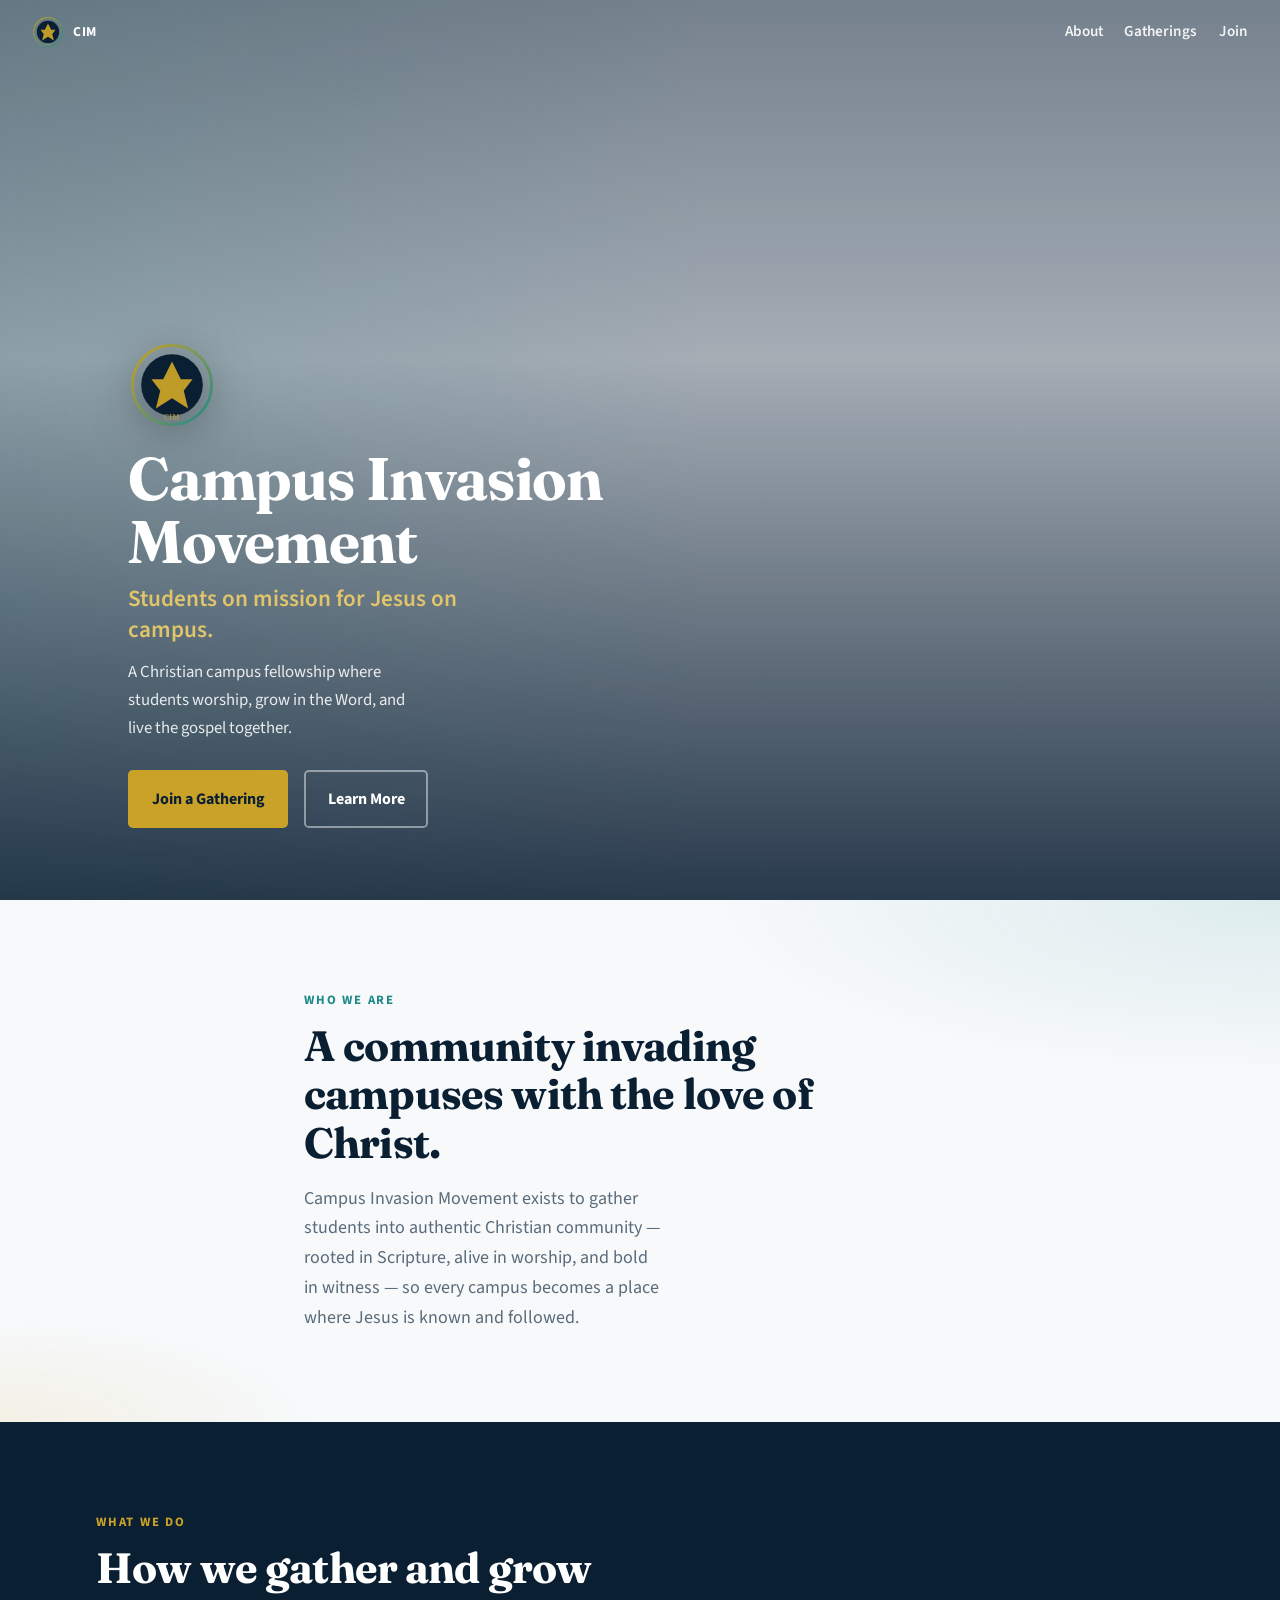
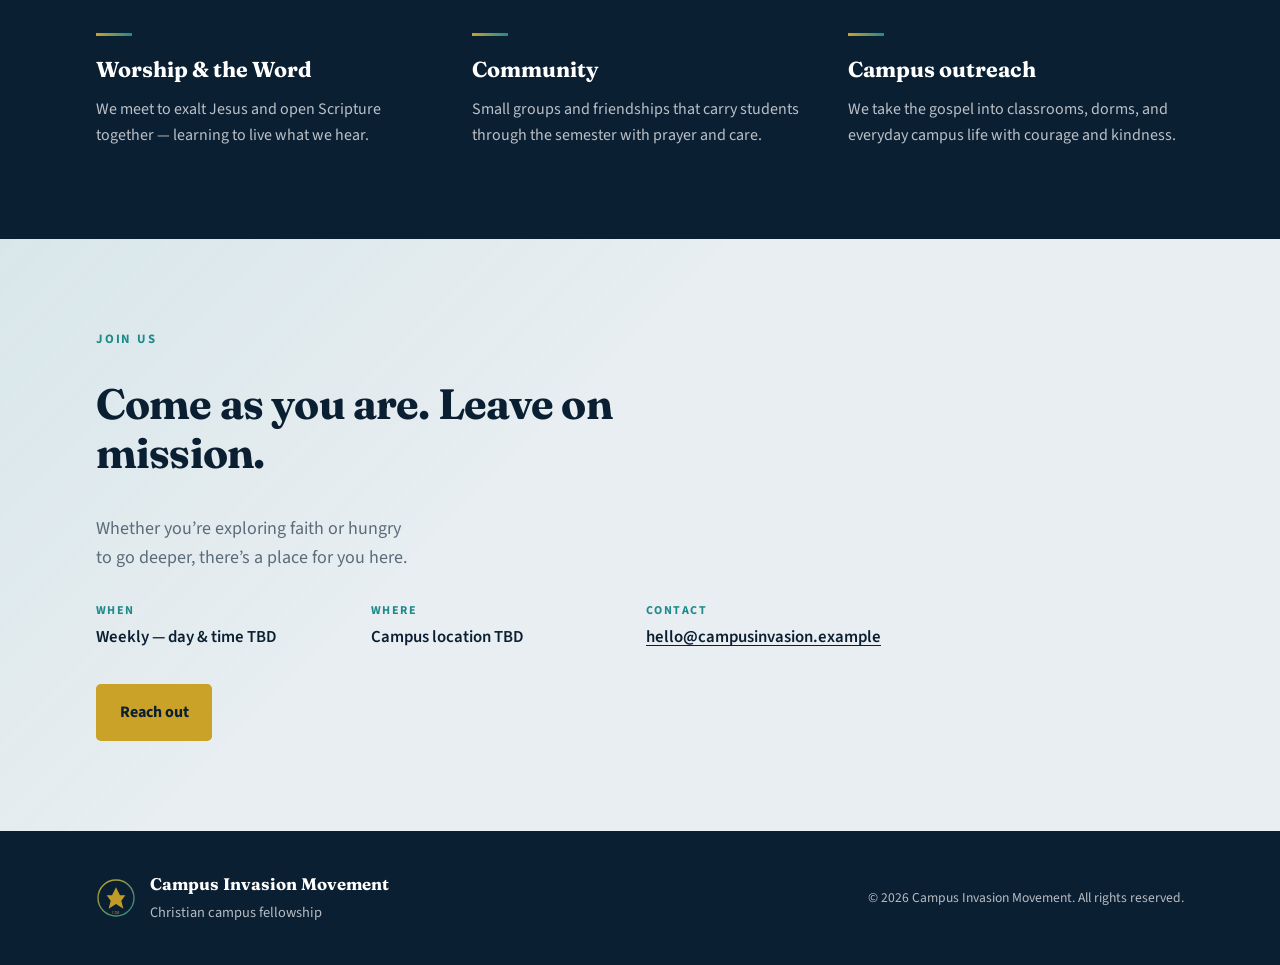
==== index.html @ 44dce05f "Add Campus Invasion Movement landing page. Public HTML/CSS site with navy-gold-teal design and place" ====
<!DOCTYPE html>
<html lang="en">
<head>
  <meta charset="UTF-8" />
  <meta name="viewport" content="width=device-width, initial-scale=1" />
  <meta name="description" content="Campus Invasion Movement — a Christian campus fellowship gathering students to know Jesus, grow in community, and carry the gospel onto campus." />
  <title>Campus Invasion Movement</title>
  <link rel="preconnect" href="https://fonts.googleapis.com" />
  <link rel="preconnect" href="https://fonts.gstatic.com" crossorigin />
  <link href="https://fonts.googleapis.com/css2?family=Fraunces:opsz,wght@9..144,500;9..144,700&family=Source+Sans+3:wght@400;600;700&display=swap" rel="stylesheet" />
  <link rel="stylesheet" href="styles.css" />
  <link rel="icon" href="assets/logo.svg" type="image/svg+xml" />
</head>
<body>
  <a class="skip-link" href="#main">Skip to content</a>

  <header class="site-header">
    <a class="header-brand" href="#top" aria-label="Campus Invasion Movement home">
      <img src="assets/logo.svg" alt="" width="36" height="36" />
      <span>CIM</span>
    </a>
    <nav class="header-nav" aria-label="Primary">
      <a href="#about">About</a>
      <a href="#gather">Gatherings</a>
      <a href="#join">Join</a>
    </nav>
  </header>

  <main id="main">
    <!-- HERO: brand + one headline + one line + CTAs + full-bleed image -->
    <section class="hero" id="top" aria-labelledby="hero-brand">
      <div class="hero-media" aria-hidden="true">
        <div class="hero-image"></div>
        <div class="hero-wash"></div>
      </div>
      <div class="hero-content">
        <img class="hero-logo" src="assets/logo.svg" alt="" width="88" height="88" />
        <p class="hero-brand" id="hero-brand">Campus Invasion Movement</p>
        <h1 class="hero-headline">Students on mission for Jesus on campus.</h1>
        <!-- PLACEHOLDER: replace with your ministry tagline -->
        <p class="hero-lede">
          A Christian campus fellowship where students worship, grow in the Word,
          and live the gospel together.
        </p>
        <div class="hero-actions">
          <a class="btn btn-primary" href="#join">Join a Gathering</a>
          <a class="btn btn-ghost" href="#about">Learn More</a>
        </div>
      </div>
    </section>

    <section class="section about" id="about" data-reveal>
      <div class="section-inner">
        <p class="eyebrow">Who we are</p>
        <h2>A community invading campuses with the love of Christ.</h2>
        <!-- PLACEHOLDER: replace with your official mission statement -->
        <p class="lead">
          Campus Invasion Movement exists to gather students into authentic Christian
          community — rooted in Scripture, alive in worship, and bold in witness —
          so every campus becomes a place where Jesus is known and followed.
        </p>
      </div>
    </section>

    <section class="section gather" id="gather" data-reveal>
      <div class="section-inner">
        <p class="eyebrow">What we do</p>
        <h2>How we gather and grow</h2>
        <div class="pillars">
          <!-- PLACEHOLDER: refine these three pillars with your real ministries -->
          <article class="pillar">
            <span class="pillar-mark" aria-hidden="true"></span>
            <h3>Worship &amp; the Word</h3>
            <p>We meet to exalt Jesus and open Scripture together — learning to live what we hear.</p>
          </article>
          <article class="pillar">
            <span class="pillar-mark" aria-hidden="true"></span>
            <h3>Community</h3>
            <p>Small groups and friendships that carry students through the semester with prayer and care.</p>
          </article>
          <article class="pillar">
            <span class="pillar-mark" aria-hidden="true"></span>
            <h3>Campus outreach</h3>
            <p>We take the gospel into classrooms, dorms, and everyday campus life with courage and kindness.</p>
          </article>
        </div>
      </div>
    </section>

    <section class="section invite" id="join" data-reveal>
      <div class="section-inner invite-inner">
        <p class="eyebrow">Join us</p>
        <h2>Come as you are. Leave on mission.</h2>
        <p class="lead">
          Whether you’re exploring faith or hungry to go deeper, there’s a place for you here.
        </p>
        <dl class="invite-details">
          <!-- PLACEHOLDER: meeting time / place / contact -->
          <div>
            <dt>When</dt>
            <dd>Weekly — day &amp; time TBD</dd>
          </div>
          <div>
            <dt>Where</dt>
            <dd>Campus location TBD</dd>
          </div>
          <div>
            <dt>Contact</dt>
            <dd><a href="mailto:hello@campusinvasion.example">hello@campusinvasion.example</a></dd>
          </div>
        </dl>
        <a class="btn btn-primary" href="mailto:hello@campusinvasion.example">Reach out</a>
      </div>
    </section>
  </main>

  <footer class="site-footer">
    <div class="footer-inner">
      <div class="footer-brand">
        <img src="assets/logo.svg" alt="" width="40" height="40" />
        <div>
          <strong>Campus Invasion Movement</strong>
          <p>Christian campus fellowship</p>
        </div>
      </div>
      <p class="footer-copy">&copy; <span id="year"></span> Campus Invasion Movement. All rights reserved.</p>
    </div>
  </footer>

  <script src="script.js"></script>
</body>
</html>
---- styles.css ----
:root {
  --ink: #0b1f33;
  --ink-soft: #16324d;
  --gold: #c9a227;
  --gold-soft: #e2c56a;
  --teal: #1f8a8a;
  --teal-deep: #166868;
  --coral: #e07a5f;
  --paper: #f7f9fb;
  --paper-muted: #e8eef2;
  --white: #ffffff;
  --text: #1a2a38;
  --muted: #5a6b7a;
  --font-display: "Fraunces", Georgia, serif;
  --font-body: "Source Sans 3", "Segoe UI", sans-serif;
  --space: clamp(1rem, 2.5vw, 2rem);
  --max: 68rem;
  --header-h: 4rem;
  --ease: cubic-bezier(0.22, 1, 0.36, 1);
}

*,
*::before,
*::after {
  box-sizing: border-box;
}

html {
  scroll-behavior: smooth;
}

body {
  margin: 0;
  font-family: var(--font-body);
  font-size: 1.0625rem;
  line-height: 1.65;
  color: var(--text);
  background: var(--paper);
  -webkit-font-smoothing: antialiased;
}

img {
  display: block;
  max-width: 100%;
}

a {
  color: var(--teal-deep);
  text-decoration-thickness: 1px;
  text-underline-offset: 0.18em;
}

a:hover {
  color: var(--coral);
}

.skip-link {
  position: absolute;
  left: 1rem;
  top: -3rem;
  z-index: 100;
  padding: 0.5rem 0.85rem;
  background: var(--gold);
  color: var(--ink);
  font-weight: 700;
  text-decoration: none;
  border-radius: 0.25rem;
}

.skip-link:focus {
  top: 1rem;
}

/* ——— Header ——— */
.site-header {
  position: fixed;
  inset: 0 0 auto;
  z-index: 40;
  display: flex;
  align-items: center;
  justify-content: space-between;
  height: var(--header-h);
  padding: 0 var(--space);
  background: transparent;
  color: var(--white);
  transition: background 0.35s var(--ease), color 0.35s var(--ease), box-shadow 0.35s var(--ease);
}

.site-header.is-scrolled {
  background: rgba(247, 249, 251, 0.92);
  color: var(--ink);
  box-shadow: 0 1px 0 rgba(11, 31, 51, 0.08);
  backdrop-filter: blur(10px);
}

.header-brand {
  display: inline-flex;
  align-items: center;
  gap: 0.55rem;
  color: inherit;
  text-decoration: none;
  font-weight: 700;
  letter-spacing: 0.06em;
  font-size: 0.85rem;
}

.header-brand img {
  width: 2rem;
  height: 2rem;
}

.header-nav {
  display: flex;
  gap: 1.35rem;
}

.header-nav a {
  color: inherit;
  text-decoration: none;
  font-size: 0.95rem;
  font-weight: 600;
  opacity: 0.9;
}

.header-nav a:hover {
  opacity: 1;
  color: var(--gold);
}

.site-header.is-scrolled .header-nav a:hover {
  color: var(--teal);
}

/* ——— Hero ——— */
.hero {
  position: relative;
  min-height: 100svh;
  display: grid;
  align-items: end;
  color: var(--white);
  overflow: hidden;
}

.hero-media {
  position: absolute;
  inset: 0;
  z-index: 0;
}

.hero-image {
  position: absolute;
  inset: -4%;
  background:
    url("https://images.unsplash.com/photo-1523240795612-9a054b0db644?auto=format&fit=crop&w=2000&q=80")
    center / cover no-repeat;
  transform: scale(1.06);
  animation: kenburns 22s var(--ease) infinite alternate;
  will-change: transform;
}

.hero-wash {
  position: absolute;
  inset: 0;
  background:
    linear-gradient(180deg, rgba(11, 31, 51, 0.55) 0%, rgba(11, 31, 51, 0.35) 40%, rgba(11, 31, 51, 0.88) 100%),
    linear-gradient(90deg, rgba(31, 138, 138, 0.18), transparent 55%);
}

.hero-content {
  position: relative;
  z-index: 1;
  width: min(100%, var(--max));
  margin: 0 auto;
  padding: calc(var(--header-h) + 3rem) var(--space) clamp(3.5rem, 8vh, 5.5rem);
}

.hero-logo {
  width: 5.5rem;
  height: 5.5rem;
  margin-bottom: 1.1rem;
  filter: drop-shadow(0 8px 24px rgba(0, 0, 0, 0.35));
  opacity: 0;
  transform: translateY(1.25rem);
  animation: rise-in 0.9s var(--ease) 0.1s forwards;
}

.hero-brand {
  margin: 0 0 0.65rem;
  font-family: var(--font-display);
  font-size: clamp(2.15rem, 5.8vw, 3.75rem);
  font-weight: 700;
  line-height: 1.05;
  letter-spacing: -0.02em;
  max-width: 14ch;
  opacity: 0;
  transform: translateY(1.25rem);
  animation: rise-in 0.9s var(--ease) 0.22s forwards;
}

.hero-headline {
  margin: 0 0 0.85rem;
  font-family: var(--font-body);
  font-size: clamp(1.15rem, 2.2vw, 1.45rem);
  font-weight: 600;
  line-height: 1.35;
  max-width: 28ch;
  color: var(--gold-soft);
  opacity: 0;
  transform: translateY(1.25rem);
  animation: rise-in 0.9s var(--ease) 0.34s forwards;
}

.hero-lede {
  margin: 0 0 1.75rem;
  max-width: 36ch;
  font-size: 1.05rem;
  color: rgba(255, 255, 255, 0.88);
  opacity: 0;
  transform: translateY(1.25rem);
  animation: rise-in 0.9s var(--ease) 0.46s forwards;
}

.hero-actions {
  display: flex;
  flex-wrap: wrap;
  gap: 0.75rem 1rem;
  opacity: 0;
  transform: translateY(1.25rem);
  animation: rise-in 0.9s var(--ease) 0.58s forwards;
}

/* ——— Buttons ——— */
.btn {
  display: inline-flex;
  align-items: center;
  justify-content: center;
  padding: 0.85rem 1.35rem;
  border-radius: 0.3rem;
  font-family: var(--font-body);
  font-size: 1rem;
  font-weight: 700;
  text-decoration: none;
  border: 2px solid transparent;
  transition: background 0.25s var(--ease), color 0.25s var(--ease), border-color 0.25s var(--ease), transform 0.25s var(--ease);
}

.btn:hover {
  transform: translateY(-1px);
}

.btn-primary {
  background: var(--gold);
  color: var(--ink);
}

.btn-primary:hover {
  background: var(--coral);
  color: var(--white);
}

.btn-ghost {
  background: transparent;
  color: var(--white);
  border-color: rgba(255, 255, 255, 0.45);
}

.btn-ghost:hover {
  border-color: var(--teal);
  color: var(--white);
  background: rgba(31, 138, 138, 0.25);
}

/* ——— Sections ——— */
.section {
  padding: clamp(3.5rem, 10vh, 6.5rem) var(--space);
}

.section-inner {
  width: min(100%, 42rem);
  margin: 0 auto;
}

.gather .section-inner,
.invite .section-inner {
  width: min(100%, var(--max));
}

.eyebrow {
  margin: 0 0 0.65rem;
  font-size: 0.8rem;
  font-weight: 700;
  letter-spacing: 0.14em;
  text-transform: uppercase;
  color: var(--teal);
}

.section h2 {
  margin: 0 0 1rem;
  font-family: var(--font-display);
  font-size: clamp(1.85rem, 4vw, 2.65rem);
  font-weight: 700;
  line-height: 1.15;
  letter-spacing: -0.02em;
  color: var(--ink);
  max-width: 18ch;
}

.lead {
  margin: 0;
  font-size: 1.125rem;
  color: var(--muted);
  max-width: 40ch;
}

.about {
  background:
    radial-gradient(ellipse 80% 60% at 100% 0%, rgba(31, 138, 138, 0.12), transparent 55%),
    radial-gradient(ellipse 50% 40% at 0% 100%, rgba(201, 162, 39, 0.1), transparent 50%),
    var(--paper);
}

.gather {
  background: var(--ink);
  color: rgba(255, 255, 255, 0.9);
}

.gather .eyebrow {
  color: var(--gold);
}

.gather h2 {
  color: var(--white);
}

.pillars {
  display: grid;
  gap: 2rem 2.5rem;
  margin-top: 2.5rem;
}

@media (min-width: 720px) {
  .pillars {
    grid-template-columns: repeat(3, 1fr);
  }
}

.pillar {
  padding: 0;
  border: 0;
  background: none;
  box-shadow: none;
}

.pillar-mark {
  display: block;
  width: 2.25rem;
  height: 3px;
  margin-bottom: 1rem;
  background: linear-gradient(90deg, var(--gold), var(--teal));
}

.pillar h3 {
  margin: 0 0 0.55rem;
  font-family: var(--font-display);
  font-size: 1.35rem;
  font-weight: 700;
  color: var(--white);
}

.pillar p {
  margin: 0;
  color: rgba(255, 255, 255, 0.72);
  font-size: 1rem;
}

.invite {
  background:
    linear-gradient(135deg, rgba(31, 138, 138, 0.08), transparent 40%),
    var(--paper-muted);
}

.invite-inner {
  display: grid;
  gap: 1.25rem;
  justify-items: start;
}

.invite .lead {
  max-width: 36ch;
}

.invite-details {
  display: grid;
  gap: 1rem 2.5rem;
  margin: 0.5rem 0 0.75rem;
  padding: 0;
}

@media (min-width: 640px) {
  .invite-details {
    grid-template-columns: repeat(3, minmax(0, 1fr));
  }
}

.invite-details div {
  margin: 0;
}

.invite-details dt {
  margin: 0 0 0.2rem;
  font-size: 0.75rem;
  font-weight: 700;
  letter-spacing: 0.12em;
  text-transform: uppercase;
  color: var(--teal);
}

.invite-details dd {
  margin: 0;
  font-size: 1.05rem;
  font-weight: 600;
  color: var(--ink);
}

.invite-details a {
  color: var(--ink);
  font-weight: 600;
}

.invite-details a:hover {
  color: var(--coral);
}

/* ——— Footer ——— */
.site-footer {
  background: var(--ink);
  color: rgba(255, 255, 255, 0.7);
  padding: 2.5rem var(--space);
}

.footer-inner {
  width: min(100%, var(--max));
  margin: 0 auto;
  display: flex;
  flex-wrap: wrap;
  align-items: center;
  justify-content: space-between;
  gap: 1.25rem;
}

.footer-brand {
  display: flex;
  align-items: center;
  gap: 0.85rem;
}

.footer-brand strong {
  display: block;
  color: var(--white);
  font-family: var(--font-display);
  font-size: 1.05rem;
}

.footer-brand p {
  margin: 0.15rem 0 0;
  font-size: 0.9rem;
}

.footer-copy {
  margin: 0;
  font-size: 0.85rem;
}

/* ——— Motion ——— */
@keyframes rise-in {
  to {
    opacity: 1;
    transform: translateY(0);
  }
}

@keyframes kenburns {
  from {
    transform: scale(1.06) translate(0, 0);
  }
  to {
    transform: scale(1.14) translate(-1.5%, -1%);
  }
}

[data-reveal] {
  opacity: 0;
  transform: translateY(1.75rem);
  transition: opacity 0.8s var(--ease), transform 0.8s var(--ease);
}

[data-reveal].is-visible {
  opacity: 1;
  transform: translateY(0);
}

@media (prefers-reduced-motion: reduce) {
  html {
    scroll-behavior: auto;
  }

  .hero-image {
    animation: none;
    transform: none;
  }

  .hero-logo,
  .hero-brand,
  .hero-headline,
  .hero-lede,
  .hero-actions {
    animation: none;
    opacity: 1;
    transform: none;
  }

  [data-reveal] {
    opacity: 1;
    transform: none;
    transition: none;
  }
}

@media (max-width: 560px) {
  .header-nav {
    gap: 0.85rem;
  }

  .header-nav a {
    font-size: 0.88rem;
  }

  .hero-brand {
    max-width: 12ch;
  }
}
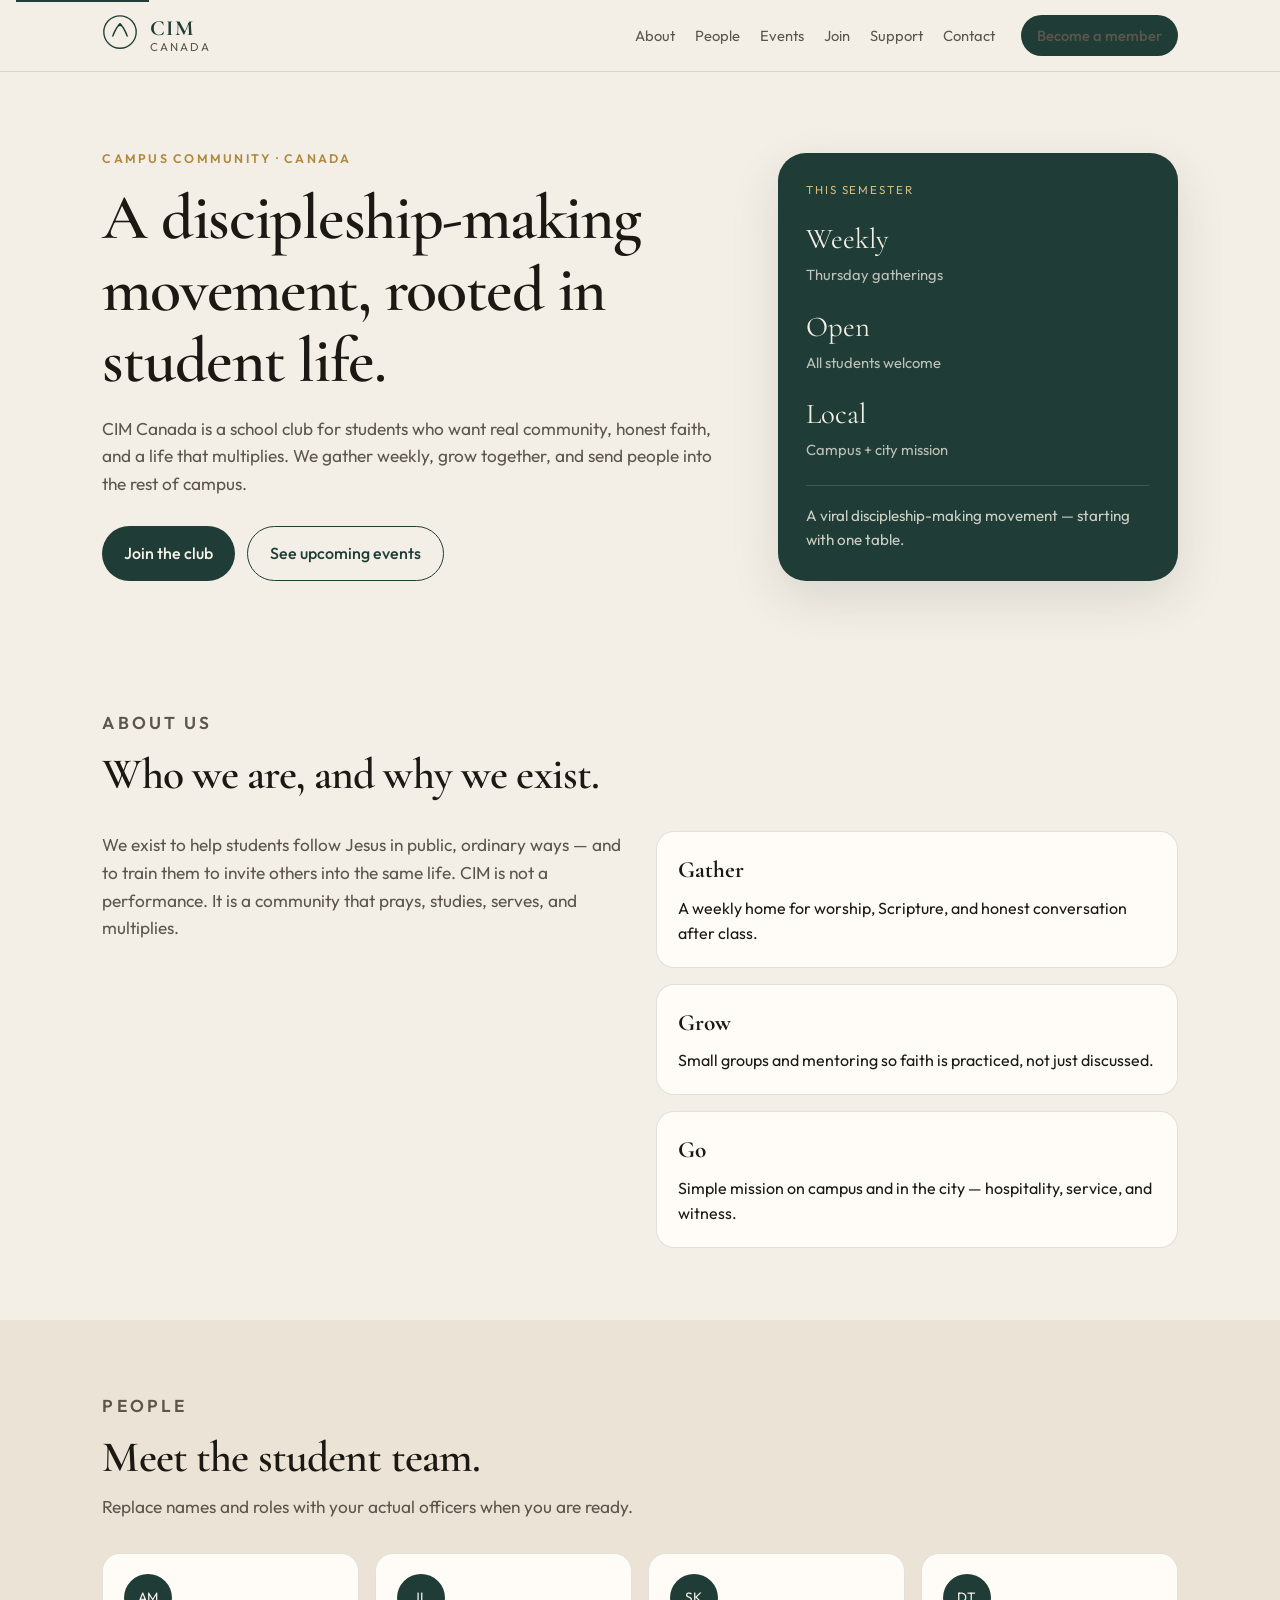
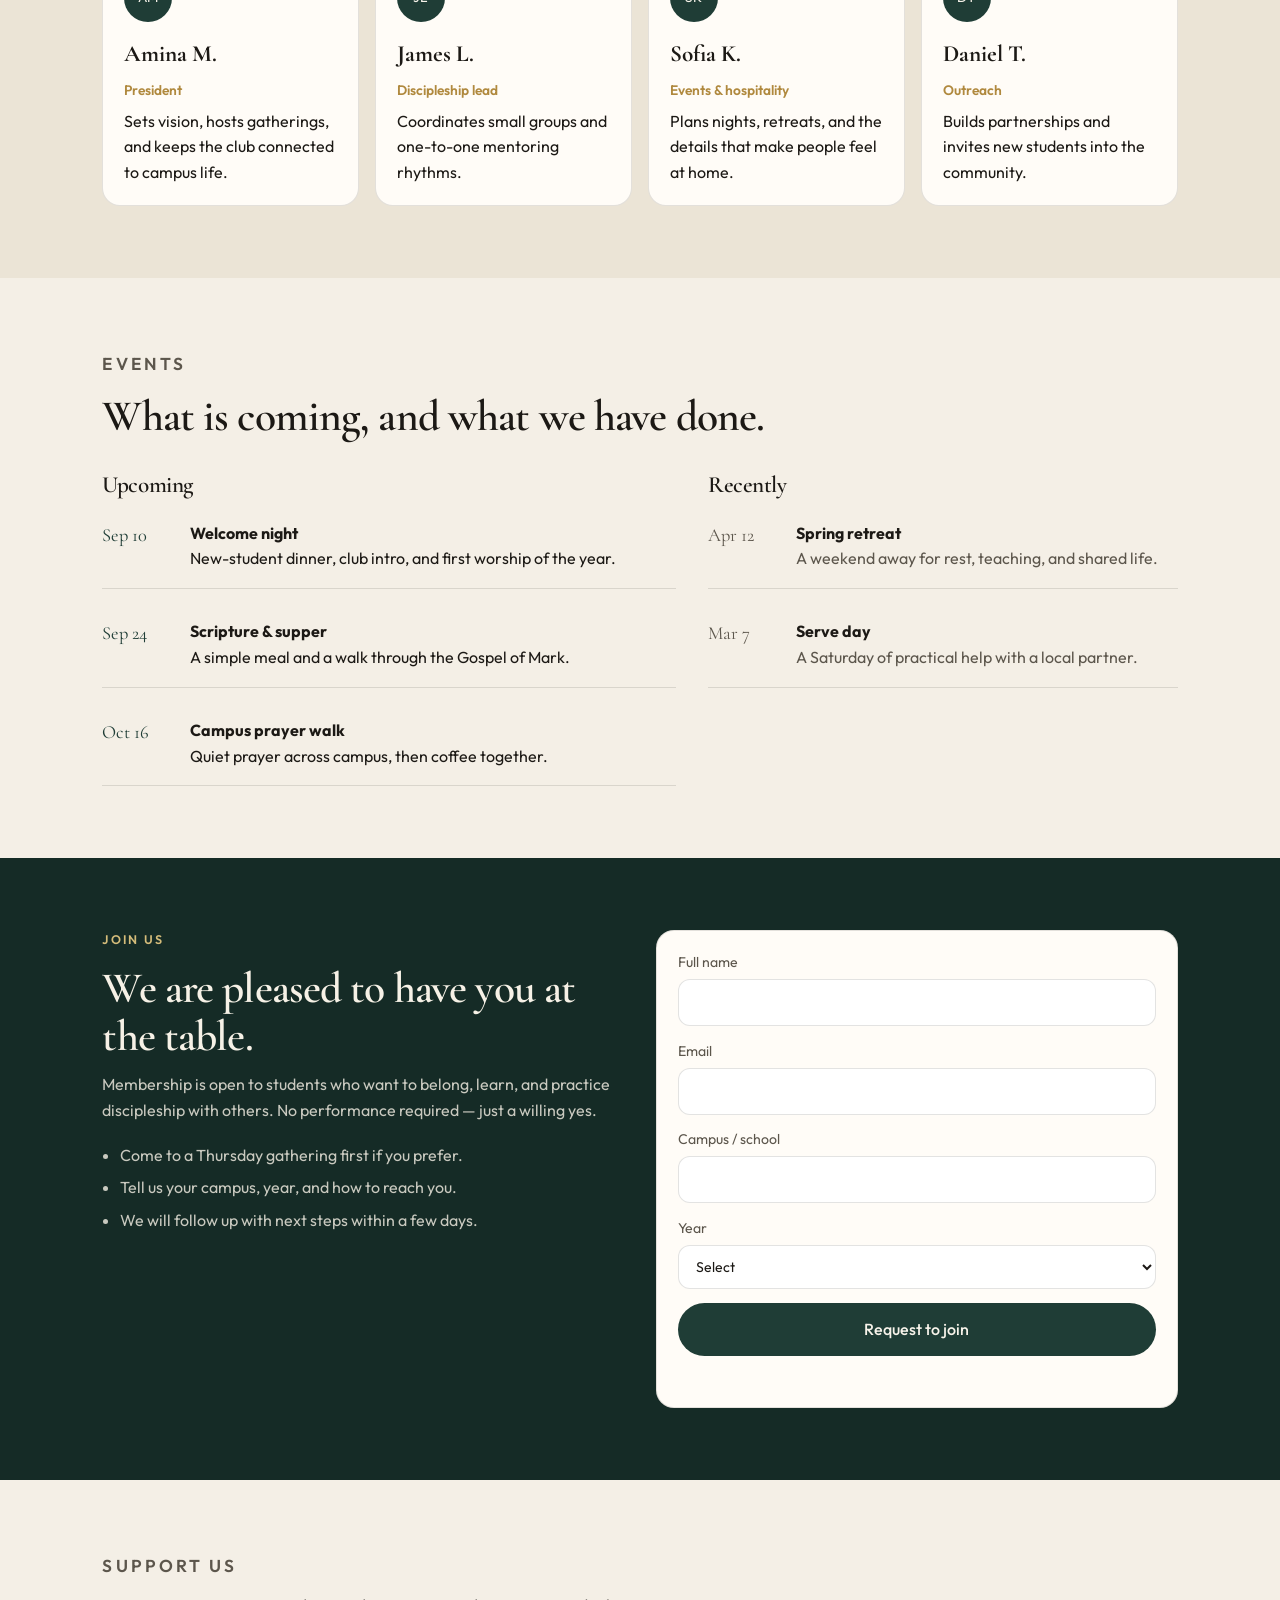
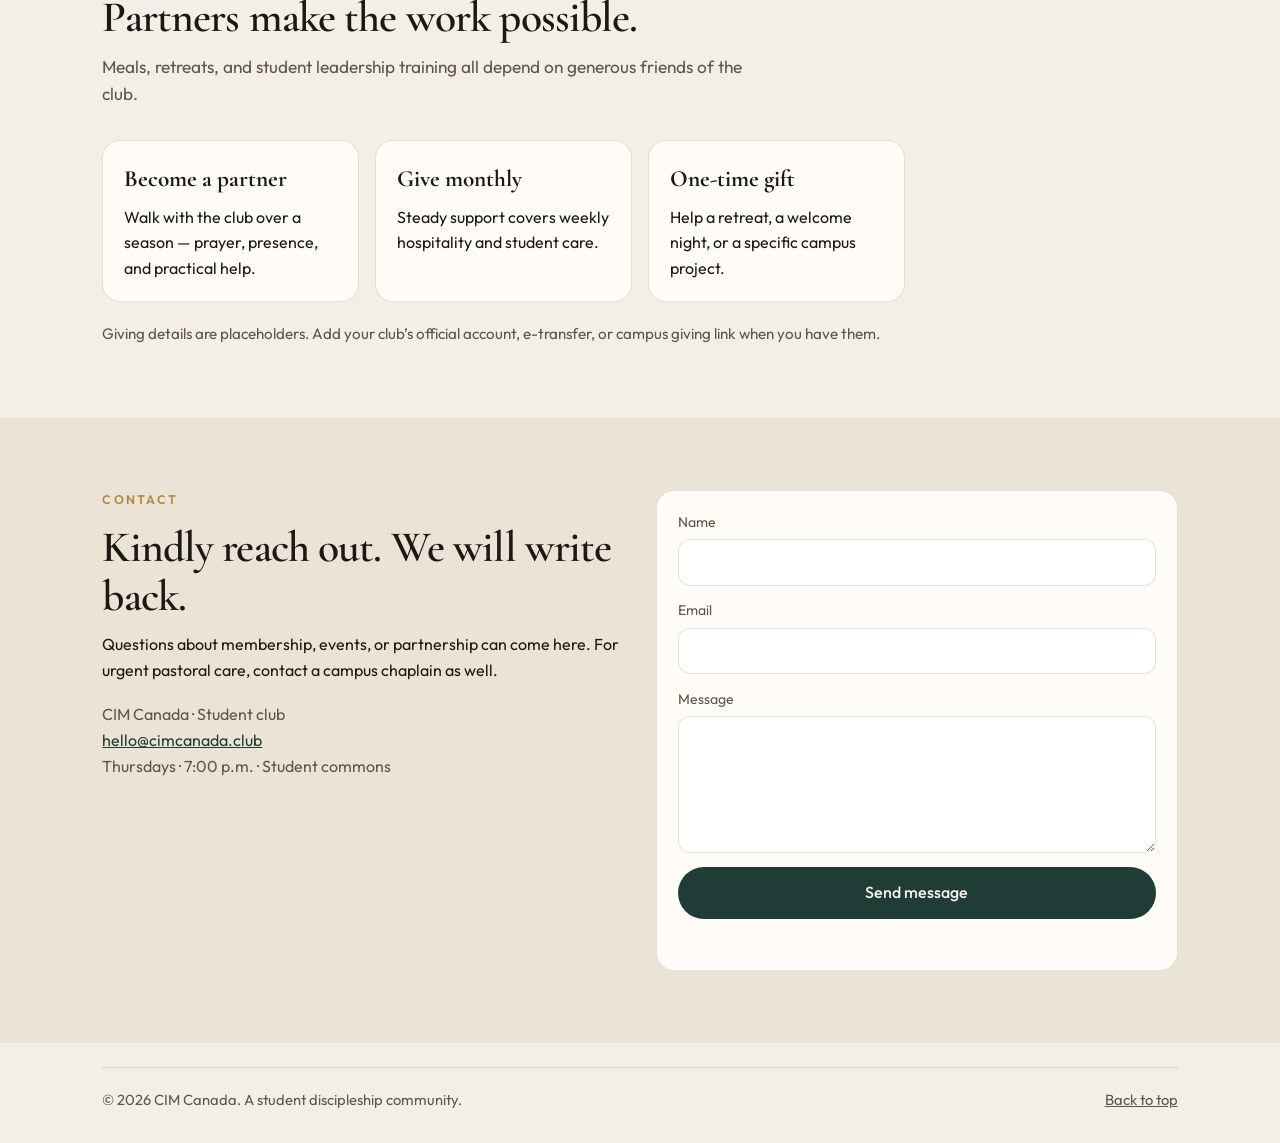
==== commit 9e33f497: "Add CIM Canada school club landing page" ====
--- a/index.html
+++ b/index.html
@@ -1,132 +1,332 @@
 <!DOCTYPE html>
 <html lang="en">
-<head>
-  <meta charset="UTF-8" />
-  <meta name="viewport" content="width=device-width, initial-scale=1" />
-  <meta name="description" content="Campus Invasion Movement — a Christian campus fellowship gathering students to know Jesus, grow in community, and carry the gospel onto campus." />
-  <title>Campus Invasion Movement</title>
-  <link rel="preconnect" href="https://fonts.googleapis.com" />
-  <link rel="preconnect" href="https://fonts.gstatic.com" crossorigin />
-  <link href="https://fonts.googleapis.com/css2?family=Fraunces:opsz,wght@9..144,500;9..144,700&family=Source+Sans+3:wght@400;600;700&display=swap" rel="stylesheet" />
-  <link rel="stylesheet" href="styles.css" />
-  <link rel="icon" href="assets/logo.svg" type="image/svg+xml" />
-</head>
-<body>
-  <a class="skip-link" href="#main">Skip to content</a>
-
-  <header class="site-header">
-    <a class="header-brand" href="#top" aria-label="Campus Invasion Movement home">
-      <img src="assets/logo.svg" alt="" width="36" height="36" />
-      <span>CIM</span>
-    </a>
-    <nav class="header-nav" aria-label="Primary">
-      <a href="#about">About</a>
-      <a href="#gather">Gatherings</a>
-      <a href="#join">Join</a>
-    </nav>
-  </header>
-
-  <main id="main">
-    <!-- HERO: brand + one headline + one line + CTAs + full-bleed image -->
-    <section class="hero" id="top" aria-labelledby="hero-brand">
-      <div class="hero-media" aria-hidden="true">
-        <div class="hero-image"></div>
-        <div class="hero-wash"></div>
+  <head>
+    <meta charset="UTF-8" />
+    <meta name="viewport" content="width=device-width, initial-scale=1.0" />
+    <meta
+      name="description"
+      content="CIM Canada is a student discipleship community. Gather, grow, and go — join the club on campus."
+    />
+    <title>CIM Canada | School Club</title>
+    <link rel="icon" href="favicon.svg" type="image/svg+xml" />
+    <link rel="preconnect" href="https://fonts.googleapis.com" />
+    <link rel="preconnect" href="https://fonts.gstatic.com" crossorigin />
+    <link
+      href="https://fonts.googleapis.com/css2?family=Cormorant+Garamond:ital,wght@0,500;0,600;0,700;1,500&family=Outfit:wght@300;400;500;600;700&display=swap"
+      rel="stylesheet"
+    />
+    <link rel="stylesheet" href="styles.css" />
+  </head>
+  <body>
+    <a class="skip-link" href="#main">Skip to content</a>
+
+    <header class="site-header" id="top">
+      <div class="nav-wrap">
+        <a class="brand" href="#top" aria-label="CIM Canada home">
+          <span class="brand-mark" aria-hidden="true">
+            <svg viewBox="0 0 40 40" width="36" height="36">
+              <circle cx="20" cy="20" r="18" fill="none" stroke="currentColor" stroke-width="1.5" />
+              <path
+                d="M12 24.5c2.4-6.5 5.2-11 8-13.5 2.8 2.5 5.6 7 8 13.5"
+                fill="none"
+                stroke="currentColor"
+                stroke-width="1.6"
+                stroke-linecap="round"
+              />
+              <circle cx="20" cy="12.2" r="1.6" fill="currentColor" />
+            </svg>
+          </span>
+          <span class="brand-text">
+            <strong>CIM</strong>
+            <span>Canada</span>
+          </span>
+        </a>
+
+        <button class="nav-toggle" type="button" aria-expanded="false" aria-controls="site-nav">
+          <span class="sr-only">Menu</span>
+          <span class="nav-toggle-bar"></span>
+          <span class="nav-toggle-bar"></span>
+        </button>
+
+        <nav class="site-nav" id="site-nav" aria-label="Primary">
+          <ul>
+            <li><a href="#about">About</a></li>
+            <li><a href="#people">People</a></li>
+            <li><a href="#events">Events</a></li>
+            <li><a href="#join">Join</a></li>
+            <li><a href="#support">Support</a></li>
+            <li><a href="#contact">Contact</a></li>
+          </ul>
+          <a class="btn btn-small" href="#join">Become a member</a>
+        </nav>
       </div>
-      <div class="hero-content">
-        <img class="hero-logo" src="assets/logo.svg" alt="" width="88" height="88" />
-        <p class="hero-brand" id="hero-brand">Campus Invasion Movement</p>
-        <h1 class="hero-headline">Students on mission for Jesus on campus.</h1>
-        <!-- PLACEHOLDER: replace with your ministry tagline -->
-        <p class="hero-lede">
-          A Christian campus fellowship where students worship, grow in the Word,
-          and live the gospel together.
+    </header>
+
+    <main id="main">
+      <section class="hero">
+        <div class="hero-copy">
+          <p class="eyebrow">Campus community · Canada</p>
+          <h1>A discipleship-making movement, rooted in student life.</h1>
+          <p class="lede">
+            CIM Canada is a school club for students who want real community, honest faith,
+            and a life that multiplies. We gather weekly, grow together, and send people
+            into the rest of campus.
+          </p>
+          <div class="hero-actions">
+            <a class="btn" href="#join">Join the club</a>
+            <a class="btn btn-ghost" href="#events">See upcoming events</a>
+          </div>
+        </div>
+        <aside class="hero-panel" aria-label="Club snapshot">
+          <p class="panel-kicker">This semester</p>
+          <ul class="stats">
+            <li>
+              <span class="stat-num">Weekly</span>
+              <span class="stat-label">Thursday gatherings</span>
+            </li>
+            <li>
+              <span class="stat-num">Open</span>
+              <span class="stat-label">All students welcome</span>
+            </li>
+            <li>
+              <span class="stat-num">Local</span>
+              <span class="stat-label">Campus + city mission</span>
+            </li>
+          </ul>
+          <p class="panel-note">A viral discipleship-making movement — starting with one table.</p>
+        </aside>
+      </section>
+
+      <section class="section" id="about">
+        <div class="section-head">
+          <p class="eyebrow">About us</p>
+          <h2>Who we are, and why we exist.</h2>
+        </div>
+        <div class="about-grid">
+          <p class="about-lead">
+            We exist to help students follow Jesus in public, ordinary ways — and to
+            train them to invite others into the same life. CIM is not a performance.
+            It is a community that prays, studies, serves, and multiplies.
+          </p>
+          <ul class="pillars">
+            <li>
+              <h3>Gather</h3>
+              <p>A weekly home for worship, Scripture, and honest conversation after class.</p>
+            </li>
+            <li>
+              <h3>Grow</h3>
+              <p>Small groups and mentoring so faith is practiced, not just discussed.</p>
+            </li>
+            <li>
+              <h3>Go</h3>
+              <p>Simple mission on campus and in the city — hospitality, service, and witness.</p>
+            </li>
+          </ul>
+        </div>
+      </section>
+
+      <section class="section section-alt" id="people">
+        <div class="section-head">
+          <p class="eyebrow">People</p>
+          <h2>Meet the student team.</h2>
+          <p>Replace names and roles with your actual officers when you are ready.</p>
+        </div>
+        <div class="people-grid">
+          <article class="person-card">
+            <div class="avatar" aria-hidden="true">AM</div>
+            <h3>Amina M.</h3>
+            <p class="role">President</p>
+            <p>Sets vision, hosts gatherings, and keeps the club connected to campus life.</p>
+          </article>
+          <article class="person-card">
+            <div class="avatar" aria-hidden="true">JL</div>
+            <h3>James L.</h3>
+            <p class="role">Discipleship lead</p>
+            <p>Coordinates small groups and one-to-one mentoring rhythms.</p>
+          </article>
+          <article class="person-card">
+            <div class="avatar" aria-hidden="true">SK</div>
+            <h3>Sofia K.</h3>
+            <p class="role">Events &amp; hospitality</p>
+            <p>Plans nights, retreats, and the details that make people feel at home.</p>
+          </article>
+          <article class="person-card">
+            <div class="avatar" aria-hidden="true">DT</div>
+            <h3>Daniel T.</h3>
+            <p class="role">Outreach</p>
+            <p>Builds partnerships and invites new students into the community.</p>
+          </article>
+        </div>
+      </section>
+
+      <section class="section" id="events">
+        <div class="section-head">
+          <p class="eyebrow">Events</p>
+          <h2>What is coming, and what we have done.</h2>
+        </div>
+        <div class="events-layout">
+          <div>
+            <h3 class="subhead">Upcoming</h3>
+            <ol class="event-list">
+              <li>
+                <time datetime="2026-09-10">Sep 10</time>
+                <div>
+                  <strong>Welcome night</strong>
+                  <p>New-student dinner, club intro, and first worship of the year.</p>
+                </div>
+              </li>
+              <li>
+                <time datetime="2026-09-24">Sep 24</time>
+                <div>
+                  <strong>Scripture &amp; supper</strong>
+                  <p>A simple meal and a walk through the Gospel of Mark.</p>
+                </div>
+              </li>
+              <li>
+                <time datetime="2026-10-16">Oct 16</time>
+                <div>
+                  <strong>Campus prayer walk</strong>
+                  <p>Quiet prayer across campus, then coffee together.</p>
+                </div>
+              </li>
+            </ol>
+          </div>
+          <div>
+            <h3 class="subhead">Recently</h3>
+            <ol class="event-list past">
+              <li>
+                <time datetime="2026-04-12">Apr 12</time>
+                <div>
+                  <strong>Spring retreat</strong>
+                  <p>A weekend away for rest, teaching, and shared life.</p>
+                </div>
+              </li>
+              <li>
+                <time datetime="2026-03-07">Mar 7</time>
+                <div>
+                  <strong>Serve day</strong>
+                  <p>A Saturday of practical help with a local partner.</p>
+                </div>
+              </li>
+            </ol>
+          </div>
+        </div>
+      </section>
+
+      <section class="section section-cta" id="join">
+        <div class="cta-grid">
+          <div>
+            <p class="eyebrow light">Join us</p>
+            <h2>We are pleased to have you at the table.</h2>
+            <p>
+              Membership is open to students who want to belong, learn, and practice
+              discipleship with others. No performance required — just a willing yes.
+            </p>
+            <ul class="check-list">
+              <li>Come to a Thursday gathering first if you prefer.</li>
+              <li>Tell us your campus, year, and how to reach you.</li>
+              <li>We will follow up with next steps within a few days.</li>
+            </ul>
+          </div>
+          <form class="card-form" id="join-form" novalidate>
+            <label>
+              Full name
+              <input type="text" name="name" autocomplete="name" required />
+            </label>
+            <label>
+              Email
+              <input type="email" name="email" autocomplete="email" required />
+            </label>
+            <label>
+              Campus / school
+              <input type="text" name="campus" required />
+            </label>
+            <label>
+              Year
+              <select name="year" required>
+                <option value="" selected disabled>Select</option>
+                <option>First year</option>
+                <option>Second year</option>
+                <option>Third year</option>
+                <option>Fourth year</option>
+                <option>Graduate</option>
+                <option>Other</option>
+              </select>
+            </label>
+            <button class="btn btn-full" type="submit">Request to join</button>
+            <p class="form-status" id="join-status" role="status" aria-live="polite"></p>
+          </form>
+        </div>
+      </section>
+
+      <section class="section" id="support">
+        <div class="section-head">
+          <p class="eyebrow">Support us</p>
+          <h2>Partners make the work possible.</h2>
+          <p>Meals, retreats, and student leadership training all depend on generous friends of the club.</p>
+        </div>
+        <div class="support-grid">
+          <article class="support-card">
+            <h3>Become a partner</h3>
+            <p>Walk with the club over a season — prayer, presence, and practical help.</p>
+          </article>
+          <article class="support-card">
+            <h3>Give monthly</h3>
+            <p>Steady support covers weekly hospitality and student care.</p>
+          </article>
+          <article class="support-card">
+            <h3>One-time gift</h3>
+            <p>Help a retreat, a welcome night, or a specific campus project.</p>
+          </article>
+        </div>
+        <p class="support-note">
+          Giving details are placeholders. Add your club’s official account, e-transfer,
+          or campus giving link when you have them.
         </p>
-        <div class="hero-actions">
-          <a class="btn btn-primary" href="#join">Join a Gathering</a>
-          <a class="btn btn-ghost" href="#about">Learn More</a>
-        </div>
+      </section>
+
+      <section class="section section-alt" id="contact">
+        <div class="cta-grid">
+          <div>
+            <p class="eyebrow">Contact</p>
+            <h2>Kindly reach out. We will write back.</h2>
+            <p>
+              Questions about membership, events, or partnership can come here.
+              For urgent pastoral care, contact a campus chaplain as well.
+            </p>
+            <address class="contact-block">
+              <p>CIM Canada · Student club</p>
+              <p><a href="mailto:hello@cimcanada.club">hello@cimcanada.club</a></p>
+              <p>Thursdays · 7:00 p.m. · Student commons</p>
+            </address>
+          </div>
+          <form class="card-form" id="contact-form" novalidate>
+            <label>
+              Name
+              <input type="text" name="name" autocomplete="name" required />
+            </label>
+            <label>
+              Email
+              <input type="email" name="email" autocomplete="email" required />
+            </label>
+            <label>
+              Message
+              <textarea name="message" rows="5" required></textarea>
+            </label>
+            <button class="btn btn-full" type="submit">Send message</button>
+            <p class="form-status" id="contact-status" role="status" aria-live="polite"></p>
+          </form>
+        </div>
+      </section>
+    </main>
+
+    <footer class="site-footer">
+      <div class="footer-row">
+        <p>&copy; <span id="year"></span> CIM Canada. A student discipleship community.</p>
+        <a href="#top">Back to top</a>
       </div>
-    </section>
-
-    <section class="section about" id="about" data-reveal>
-      <div class="section-inner">
-        <p class="eyebrow">Who we are</p>
-        <h2>A community invading campuses with the love of Christ.</h2>
-        <!-- PLACEHOLDER: replace with your official mission statement -->
-        <p class="lead">
-          Campus Invasion Movement exists to gather students into authentic Christian
-          community — rooted in Scripture, alive in worship, and bold in witness —
-          so every campus becomes a place where Jesus is known and followed.
-        </p>
-      </div>
-    </section>
-
-    <section class="section gather" id="gather" data-reveal>
-      <div class="section-inner">
-        <p class="eyebrow">What we do</p>
-        <h2>How we gather and grow</h2>
-        <div class="pillars">
-          <!-- PLACEHOLDER: refine these three pillars with your real ministries -->
-          <article class="pillar">
-            <span class="pillar-mark" aria-hidden="true"></span>
-            <h3>Worship &amp; the Word</h3>
-            <p>We meet to exalt Jesus and open Scripture together — learning to live what we hear.</p>
-          </article>
-          <article class="pillar">
-            <span class="pillar-mark" aria-hidden="true"></span>
-            <h3>Community</h3>
-            <p>Small groups and friendships that carry students through the semester with prayer and care.</p>
-          </article>
-          <article class="pillar">
-            <span class="pillar-mark" aria-hidden="true"></span>
-            <h3>Campus outreach</h3>
-            <p>We take the gospel into classrooms, dorms, and everyday campus life with courage and kindness.</p>
-          </article>
-        </div>
-      </div>
-    </section>
-
-    <section class="section invite" id="join" data-reveal>
-      <div class="section-inner invite-inner">
-        <p class="eyebrow">Join us</p>
-        <h2>Come as you are. Leave on mission.</h2>
-        <p class="lead">
-          Whether you’re exploring faith or hungry to go deeper, there’s a place for you here.
-        </p>
-        <dl class="invite-details">
-          <!-- PLACEHOLDER: meeting time / place / contact -->
-          <div>
-            <dt>When</dt>
-            <dd>Weekly — day &amp; time TBD</dd>
-          </div>
-          <div>
-            <dt>Where</dt>
-            <dd>Campus location TBD</dd>
-          </div>
-          <div>
-            <dt>Contact</dt>
-            <dd><a href="mailto:hello@campusinvasion.example">hello@campusinvasion.example</a></dd>
-          </div>
-        </dl>
-        <a class="btn btn-primary" href="mailto:hello@campusinvasion.example">Reach out</a>
-      </div>
-    </section>
-  </main>
-
-  <footer class="site-footer">
-    <div class="footer-inner">
-      <div class="footer-brand">
-        <img src="assets/logo.svg" alt="" width="40" height="40" />
-        <div>
-          <strong>Campus Invasion Movement</strong>
-          <p>Christian campus fellowship</p>
-        </div>
-      </div>
-      <p class="footer-copy">&copy; <span id="year"></span> Campus Invasion Movement. All rights reserved.</p>
-    </div>
-  </footer>
-
-  <script src="script.js"></script>
-</body>
+    </footer>
+
+    <script src="script.js"></script>
+  </body>
 </html>
--- a/styles.css
+++ b/styles.css
@@ -1,28 +1,26 @@
 :root {
-  --ink: #0b1f33;
-  --ink-soft: #16324d;
-  --gold: #c9a227;
-  --gold-soft: #e2c56a;
-  --teal: #1f8a8a;
-  --teal-deep: #166868;
-  --coral: #e07a5f;
-  --paper: #f7f9fb;
-  --paper-muted: #e8eef2;
-  --white: #ffffff;
-  --text: #1a2a38;
-  --muted: #5a6b7a;
-  --font-display: "Fraunces", Georgia, serif;
-  --font-body: "Source Sans 3", "Segoe UI", sans-serif;
-  --space: clamp(1rem, 2.5vw, 2rem);
-  --max: 68rem;
-  --header-h: 4rem;
-  --ease: cubic-bezier(0.22, 1, 0.36, 1);
+  --bg: #f4efe6;
+  --bg-alt: #ebe4d6;
+  --ink: #1c1915;
+  --muted: #5c564c;
+  --pine: #1f3d36;
+  --pine-deep: #152b26;
+  --gold: #b0893e;
+  --gold-soft: #d4bc7a;
+  --paper: #fffcf7;
+  --line: rgba(28, 25, 21, 0.12);
+  --shadow: 0 18px 50px rgba(21, 43, 38, 0.12);
+  --radius: 18px;
+  --font-sans: "Outfit", system-ui, sans-serif;
+  --font-serif: "Cormorant Garamond", Georgia, serif;
 }
 
 *,
 *::before,
 *::after {
   box-sizing: border-box;
+  margin: 0;
+  padding: 0;
 }
 
 html {
@@ -30,512 +28,540 @@
 }
 
 body {
-  margin: 0;
-  font-family: var(--font-body);
-  font-size: 1.0625rem;
-  line-height: 1.65;
-  color: var(--text);
-  background: var(--paper);
-  -webkit-font-smoothing: antialiased;
+  font-family: var(--font-sans);
+  background: var(--bg);
+  color: var(--ink);
+  line-height: 1.6;
+  min-height: 100vh;
 }
 
 img {
-  display: block;
   max-width: 100%;
 }
 
 a {
-  color: var(--teal-deep);
-  text-decoration-thickness: 1px;
-  text-underline-offset: 0.18em;
-}
-
-a:hover {
-  color: var(--coral);
+  color: inherit;
+}
+
+.sr-only {
+  position: absolute;
+  width: 1px;
+  height: 1px;
+  padding: 0;
+  margin: -1px;
+  overflow: hidden;
+  clip: rect(0, 0, 0, 0);
+  border: 0;
 }
 
 .skip-link {
   position: absolute;
   left: 1rem;
-  top: -3rem;
+  top: -40px;
+  background: var(--pine);
+  color: #fff;
+  padding: 0.5rem 0.8rem;
   z-index: 100;
-  padding: 0.5rem 0.85rem;
-  background: var(--gold);
-  color: var(--ink);
-  font-weight: 700;
-  text-decoration: none;
-  border-radius: 0.25rem;
 }
 
 .skip-link:focus {
-  top: 1rem;
-}
-
-/* ——— Header ——— */
+  top: 0.75rem;
+}
+
 .site-header {
-  position: fixed;
-  inset: 0 0 auto;
-  z-index: 40;
+  position: sticky;
+  top: 0;
+  z-index: 50;
+  background: rgba(244, 239, 230, 0.86);
+  backdrop-filter: blur(14px);
+  border-bottom: 1px solid var(--line);
+}
+
+.nav-wrap {
+  max-width: 1120px;
+  margin: 0 auto;
+  padding: 0.85rem 1.4rem;
   display: flex;
   align-items: center;
   justify-content: space-between;
-  height: var(--header-h);
-  padding: 0 var(--space);
+  gap: 1rem;
+}
+
+.brand {
+  display: flex;
+  align-items: center;
+  gap: 0.7rem;
+  text-decoration: none;
+  color: var(--pine);
+}
+
+.brand-text {
+  display: flex;
+  flex-direction: column;
+  line-height: 1.1;
+}
+
+.brand-text strong {
+  font-family: var(--font-serif);
+  font-size: 1.35rem;
+  letter-spacing: 0.08em;
+}
+
+.brand-text span {
+  font-size: 0.72rem;
+  letter-spacing: 0.18em;
+  text-transform: uppercase;
+  color: var(--muted);
+}
+
+.nav-toggle {
+  display: none;
+  width: 42px;
+  height: 42px;
+  border: 1px solid var(--line);
   background: transparent;
-  color: var(--white);
-  transition: background 0.35s var(--ease), color 0.35s var(--ease), box-shadow 0.35s var(--ease);
-}
-
-.site-header.is-scrolled {
-  background: rgba(247, 249, 251, 0.92);
-  color: var(--ink);
-  box-shadow: 0 1px 0 rgba(11, 31, 51, 0.08);
-  backdrop-filter: blur(10px);
-}
-
-.header-brand {
-  display: inline-flex;
+  border-radius: 10px;
+  cursor: pointer;
   align-items: center;
-  gap: 0.55rem;
-  color: inherit;
+  justify-content: center;
+  flex-direction: column;
+  gap: 6px;
+}
+
+.nav-toggle-bar {
+  display: block;
+  width: 18px;
+  height: 1.5px;
+  background: var(--ink);
+}
+
+.site-nav {
+  display: flex;
+  align-items: center;
+  gap: 1.6rem;
+}
+
+.site-nav ul {
+  list-style: none;
+  display: flex;
+  gap: 1.25rem;
+}
+
+.site-nav a {
   text-decoration: none;
-  font-weight: 700;
-  letter-spacing: 0.06em;
-  font-size: 0.85rem;
-}
-
-.header-brand img {
-  width: 2rem;
-  height: 2rem;
-}
-
-.header-nav {
-  display: flex;
-  gap: 1.35rem;
-}
-
-.header-nav a {
-  color: inherit;
-  text-decoration: none;
-  font-size: 0.95rem;
-  font-weight: 600;
-  opacity: 0.9;
-}
-
-.header-nav a:hover {
-  opacity: 1;
-  color: var(--gold);
-}
-
-.site-header.is-scrolled .header-nav a:hover {
-  color: var(--teal);
-}
-
-/* ——— Hero ——— */
-.hero {
-  position: relative;
-  min-height: 100svh;
-  display: grid;
-  align-items: end;
-  color: var(--white);
-  overflow: hidden;
-}
-
-.hero-media {
-  position: absolute;
-  inset: 0;
-  z-index: 0;
-}
-
-.hero-image {
-  position: absolute;
-  inset: -4%;
-  background:
-    url("https://images.unsplash.com/photo-1523240795612-9a054b0db644?auto=format&fit=crop&w=2000&q=80")
-    center / cover no-repeat;
-  transform: scale(1.06);
-  animation: kenburns 22s var(--ease) infinite alternate;
-  will-change: transform;
-}
-
-.hero-wash {
-  position: absolute;
-  inset: 0;
-  background:
-    linear-gradient(180deg, rgba(11, 31, 51, 0.55) 0%, rgba(11, 31, 51, 0.35) 40%, rgba(11, 31, 51, 0.88) 100%),
-    linear-gradient(90deg, rgba(31, 138, 138, 0.18), transparent 55%);
-}
-
-.hero-content {
-  position: relative;
-  z-index: 1;
-  width: min(100%, var(--max));
-  margin: 0 auto;
-  padding: calc(var(--header-h) + 3rem) var(--space) clamp(3.5rem, 8vh, 5.5rem);
-}
-
-.hero-logo {
-  width: 5.5rem;
-  height: 5.5rem;
-  margin-bottom: 1.1rem;
-  filter: drop-shadow(0 8px 24px rgba(0, 0, 0, 0.35));
-  opacity: 0;
-  transform: translateY(1.25rem);
-  animation: rise-in 0.9s var(--ease) 0.1s forwards;
-}
-
-.hero-brand {
-  margin: 0 0 0.65rem;
-  font-family: var(--font-display);
-  font-size: clamp(2.15rem, 5.8vw, 3.75rem);
-  font-weight: 700;
-  line-height: 1.05;
-  letter-spacing: -0.02em;
-  max-width: 14ch;
-  opacity: 0;
-  transform: translateY(1.25rem);
-  animation: rise-in 0.9s var(--ease) 0.22s forwards;
-}
-
-.hero-headline {
-  margin: 0 0 0.85rem;
-  font-family: var(--font-body);
-  font-size: clamp(1.15rem, 2.2vw, 1.45rem);
-  font-weight: 600;
-  line-height: 1.35;
-  max-width: 28ch;
-  color: var(--gold-soft);
-  opacity: 0;
-  transform: translateY(1.25rem);
-  animation: rise-in 0.9s var(--ease) 0.34s forwards;
-}
-
-.hero-lede {
-  margin: 0 0 1.75rem;
-  max-width: 36ch;
-  font-size: 1.05rem;
-  color: rgba(255, 255, 255, 0.88);
-  opacity: 0;
-  transform: translateY(1.25rem);
-  animation: rise-in 0.9s var(--ease) 0.46s forwards;
-}
-
-.hero-actions {
-  display: flex;
-  flex-wrap: wrap;
-  gap: 0.75rem 1rem;
-  opacity: 0;
-  transform: translateY(1.25rem);
-  animation: rise-in 0.9s var(--ease) 0.58s forwards;
-}
-
-/* ——— Buttons ——— */
+  font-size: 0.92rem;
+  color: var(--muted);
+}
+
+.site-nav a:hover,
+.site-nav a:focus-visible {
+  color: var(--pine);
+}
+
 .btn {
   display: inline-flex;
   align-items: center;
   justify-content: center;
+  background: var(--pine);
+  color: #f7f3ea;
+  text-decoration: none;
+  border: 0;
+  border-radius: 999px;
   padding: 0.85rem 1.35rem;
-  border-radius: 0.3rem;
-  font-family: var(--font-body);
-  font-size: 1rem;
-  font-weight: 700;
-  text-decoration: none;
-  border: 2px solid transparent;
-  transition: background 0.25s var(--ease), color 0.25s var(--ease), border-color 0.25s var(--ease), transform 0.25s var(--ease);
-}
-
-.btn:hover {
+  font: inherit;
+  font-weight: 500;
+  cursor: pointer;
+  transition: transform 0.15s ease, background 0.15s ease;
+}
+
+.btn:hover,
+.btn:focus-visible {
+  background: var(--pine-deep);
   transform: translateY(-1px);
 }
 
-.btn-primary {
-  background: var(--gold);
-  color: var(--ink);
-}
-
-.btn-primary:hover {
-  background: var(--coral);
-  color: var(--white);
+.btn-small {
+  padding: 0.55rem 1rem;
+  font-size: 0.88rem;
 }
 
 .btn-ghost {
   background: transparent;
-  color: var(--white);
-  border-color: rgba(255, 255, 255, 0.45);
-}
-
-.btn-ghost:hover {
-  border-color: var(--teal);
-  color: var(--white);
-  background: rgba(31, 138, 138, 0.25);
-}
-
-/* ——— Sections ——— */
-.section {
-  padding: clamp(3.5rem, 10vh, 6.5rem) var(--space);
-}
-
-.section-inner {
-  width: min(100%, 42rem);
+  color: var(--pine);
+  border: 1px solid var(--pine);
+}
+
+.btn-ghost:hover,
+.btn-ghost:focus-visible {
+  background: var(--pine);
+  color: #f7f3ea;
+}
+
+.btn-full {
+  width: 100%;
+}
+
+.hero,
+.section,
+.site-footer {
+  max-width: 1120px;
   margin: 0 auto;
-}
-
-.gather .section-inner,
-.invite .section-inner {
-  width: min(100%, var(--max));
+  padding: 4.5rem 1.4rem;
+}
+
+.hero {
+  display: grid;
+  grid-template-columns: 1.35fr 0.85fr;
+  gap: 2.5rem;
+  align-items: end;
+  padding-top: 4.8rem;
+  padding-bottom: 3.5rem;
 }
 
 .eyebrow {
-  margin: 0 0 0.65rem;
-  font-size: 0.8rem;
-  font-weight: 700;
-  letter-spacing: 0.14em;
+  font-size: 0.78rem;
+  letter-spacing: 0.18em;
   text-transform: uppercase;
-  color: var(--teal);
-}
-
-.section h2 {
-  margin: 0 0 1rem;
-  font-family: var(--font-display);
-  font-size: clamp(1.85rem, 4vw, 2.65rem);
-  font-weight: 700;
-  line-height: 1.15;
+  color: var(--gold);
+  font-weight: 600;
+  margin-bottom: 0.85rem;
+}
+
+.eyebrow.light {
+  color: var(--gold-soft);
+}
+
+h1,
+h2,
+.subhead {
+  font-family: var(--font-serif);
+  font-weight: 600;
   letter-spacing: -0.02em;
+  line-height: 1.12;
+}
+
+h1 {
+  font-size: clamp(2.4rem, 5vw, 4.2rem);
+  margin-bottom: 1.1rem;
+}
+
+h2 {
+  font-size: clamp(2rem, 3.4vw, 3rem);
+  margin-bottom: 0.7rem;
+}
+
+h3 {
+  font-family: var(--font-serif);
+  font-size: 1.45rem;
+  margin-bottom: 0.4rem;
+}
+
+.lede,
+.about-lead,
+.section-head p {
+  color: var(--muted);
+  font-size: 1.08rem;
+  max-width: 40rem;
+}
+
+.hero-actions {
+  display: flex;
+  flex-wrap: wrap;
+  gap: 0.8rem;
+  margin-top: 1.8rem;
+}
+
+.hero-panel {
+  background: var(--pine);
+  color: #f3eee4;
+  border-radius: 28px;
+  padding: 1.8rem;
+  box-shadow: var(--shadow);
+}
+
+.panel-kicker {
+  text-transform: uppercase;
+  letter-spacing: 0.16em;
+  font-size: 0.72rem;
+  color: var(--gold-soft);
+  margin-bottom: 1rem;
+}
+
+.stats {
+  list-style: none;
+  display: grid;
+  gap: 1rem;
+}
+
+.stat-num {
+  display: block;
+  font-family: var(--font-serif);
+  font-size: 1.8rem;
+}
+
+.stat-label {
+  color: rgba(243, 238, 228, 0.75);
+  font-size: 0.92rem;
+}
+
+.panel-note {
+  margin-top: 1.4rem;
+  padding-top: 1.1rem;
+  border-top: 1px solid rgba(255, 255, 255, 0.14);
+  font-size: 0.95rem;
+  color: rgba(243, 238, 228, 0.82);
+}
+
+.section-alt {
+  background: var(--bg-alt);
+  max-width: none;
+  padding-left: 0;
+  padding-right: 0;
+}
+
+.section-alt > * {
+  max-width: 1120px;
+  margin-left: auto;
+  margin-right: auto;
+  padding-left: 1.4rem;
+  padding-right: 1.4rem;
+}
+
+.section-head {
+  margin-bottom: 2rem;
+}
+
+.about-grid,
+.cta-grid {
+  display: grid;
+  grid-template-columns: 1fr 1fr;
+  gap: 2rem;
+  align-items: start;
+}
+
+.pillars {
+  list-style: none;
+  display: grid;
+  gap: 1rem;
+}
+
+.pillars li,
+.person-card,
+.support-card,
+.card-form {
+  background: var(--paper);
+  border: 1px solid var(--line);
+  border-radius: var(--radius);
+  padding: 1.25rem 1.3rem;
+}
+
+.people-grid,
+.support-grid {
+  display: grid;
+  grid-template-columns: repeat(4, 1fr);
+  gap: 1rem;
+}
+
+.avatar {
+  width: 48px;
+  height: 48px;
+  border-radius: 50%;
+  display: grid;
+  place-items: center;
+  background: var(--pine);
+  color: #f7f3ea;
+  font-size: 0.85rem;
+  margin-bottom: 0.9rem;
+}
+
+.role {
+  color: var(--gold);
+  font-size: 0.86rem;
+  font-weight: 600;
+  margin-bottom: 0.45rem;
+}
+
+.events-layout {
+  display: grid;
+  grid-template-columns: 1.1fr 0.9fr;
+  gap: 2rem;
+}
+
+.event-list {
+  list-style: none;
+  display: grid;
+  gap: 0.9rem;
+}
+
+.event-list li {
+  display: grid;
+  grid-template-columns: 4.5rem 1fr;
+  gap: 1rem;
+  padding: 1rem 0;
+  border-bottom: 1px solid var(--line);
+}
+
+.event-list time {
+  font-family: var(--font-serif);
+  font-size: 1.15rem;
+  color: var(--pine);
+}
+
+.event-list.past time,
+.event-list.past p {
+  color: var(--muted);
+}
+
+.section-cta {
+  max-width: none;
+  background: var(--pine-deep);
+  color: #f6f1e6;
+  padding-left: 0;
+  padding-right: 0;
+}
+
+.section-cta > .cta-grid {
+  max-width: 1120px;
+  margin: 0 auto;
+  padding: 0 1.4rem;
+}
+
+.section-cta p,
+.section-cta .check-list {
+  color: rgba(246, 241, 230, 0.8);
+}
+
+.check-list {
+  margin-top: 1.2rem;
+  padding-left: 1.1rem;
+  display: grid;
+  gap: 0.45rem;
+}
+
+.card-form {
+  display: grid;
+  gap: 0.85rem;
+}
+
+.card-form label {
+  display: grid;
+  gap: 0.35rem;
+  font-size: 0.88rem;
+  color: var(--muted);
+}
+
+.card-form input,
+.card-form select,
+.card-form textarea {
+  font: inherit;
+  border: 1px solid var(--line);
+  border-radius: 12px;
+  padding: 0.7rem 0.8rem;
+  background: #fff;
   color: var(--ink);
-  max-width: 18ch;
-}
-
-.lead {
-  margin: 0;
-  font-size: 1.125rem;
-  color: var(--muted);
-  max-width: 40ch;
-}
-
-.about {
-  background:
-    radial-gradient(ellipse 80% 60% at 100% 0%, rgba(31, 138, 138, 0.12), transparent 55%),
-    radial-gradient(ellipse 50% 40% at 0% 100%, rgba(201, 162, 39, 0.1), transparent 50%),
-    var(--paper);
-}
-
-.gather {
-  background: var(--ink);
-  color: rgba(255, 255, 255, 0.9);
-}
-
-.gather .eyebrow {
-  color: var(--gold);
-}
-
-.gather h2 {
-  color: var(--white);
-}
-
-.pillars {
-  display: grid;
-  gap: 2rem 2.5rem;
-  margin-top: 2.5rem;
-}
-
-@media (min-width: 720px) {
-  .pillars {
-    grid-template-columns: repeat(3, 1fr);
-  }
-}
-
-.pillar {
-  padding: 0;
-  border: 0;
-  background: none;
-  box-shadow: none;
-}
-
-.pillar-mark {
-  display: block;
-  width: 2.25rem;
-  height: 3px;
-  margin-bottom: 1rem;
-  background: linear-gradient(90deg, var(--gold), var(--teal));
-}
-
-.pillar h3 {
-  margin: 0 0 0.55rem;
-  font-family: var(--font-display);
-  font-size: 1.35rem;
-  font-weight: 700;
-  color: var(--white);
-}
-
-.pillar p {
-  margin: 0;
-  color: rgba(255, 255, 255, 0.72);
-  font-size: 1rem;
-}
-
-.invite {
-  background:
-    linear-gradient(135deg, rgba(31, 138, 138, 0.08), transparent 40%),
-    var(--paper-muted);
-}
-
-.invite-inner {
-  display: grid;
-  gap: 1.25rem;
-  justify-items: start;
-}
-
-.invite .lead {
-  max-width: 36ch;
-}
-
-.invite-details {
-  display: grid;
-  gap: 1rem 2.5rem;
-  margin: 0.5rem 0 0.75rem;
-  padding: 0;
-}
-
-@media (min-width: 640px) {
-  .invite-details {
-    grid-template-columns: repeat(3, minmax(0, 1fr));
-  }
-}
-
-.invite-details div {
-  margin: 0;
-}
-
-.invite-details dt {
-  margin: 0 0 0.2rem;
-  font-size: 0.75rem;
-  font-weight: 700;
-  letter-spacing: 0.12em;
-  text-transform: uppercase;
-  color: var(--teal);
-}
-
-.invite-details dd {
-  margin: 0;
-  font-size: 1.05rem;
-  font-weight: 600;
-  color: var(--ink);
-}
-
-.invite-details a {
-  color: var(--ink);
-  font-weight: 600;
-}
-
-.invite-details a:hover {
-  color: var(--coral);
-}
-
-/* ——— Footer ——— */
+}
+
+.card-form input:focus,
+.card-form select:focus,
+.card-form textarea:focus {
+  outline: 2px solid var(--pine);
+  outline-offset: 1px;
+}
+
+.form-status {
+  min-height: 1.2em;
+  font-size: 0.9rem;
+  color: var(--pine);
+}
+
+.support-note {
+  margin-top: 1.2rem;
+  color: var(--muted);
+  font-size: 0.95rem;
+}
+
+.contact-block {
+  font-style: normal;
+  margin-top: 1.2rem;
+  color: var(--muted);
+}
+
+.contact-block a {
+  color: var(--pine);
+}
+
 .site-footer {
-  background: var(--ink);
-  color: rgba(255, 255, 255, 0.7);
-  padding: 2.5rem var(--space);
-}
-
-.footer-inner {
-  width: min(100%, var(--max));
-  margin: 0 auto;
-  display: flex;
-  flex-wrap: wrap;
-  align-items: center;
+  padding-top: 1.5rem;
+  padding-bottom: 2rem;
+}
+
+.footer-row {
+  display: flex;
   justify-content: space-between;
-  gap: 1.25rem;
-}
-
-.footer-brand {
-  display: flex;
-  align-items: center;
-  gap: 0.85rem;
-}
-
-.footer-brand strong {
-  display: block;
-  color: var(--white);
-  font-family: var(--font-display);
-  font-size: 1.05rem;
-}
-
-.footer-brand p {
-  margin: 0.15rem 0 0;
-  font-size: 0.9rem;
-}
-
-.footer-copy {
-  margin: 0;
-  font-size: 0.85rem;
-}
-
-/* ——— Motion ——— */
-@keyframes rise-in {
-  to {
-    opacity: 1;
-    transform: translateY(0);
-  }
-}
-
-@keyframes kenburns {
-  from {
-    transform: scale(1.06) translate(0, 0);
-  }
-  to {
-    transform: scale(1.14) translate(-1.5%, -1%);
-  }
-}
-
-[data-reveal] {
-  opacity: 0;
-  transform: translateY(1.75rem);
-  transition: opacity 0.8s var(--ease), transform 0.8s var(--ease);
-}
-
-[data-reveal].is-visible {
-  opacity: 1;
-  transform: translateY(0);
-}
-
-@media (prefers-reduced-motion: reduce) {
-  html {
-    scroll-behavior: auto;
-  }
-
-  .hero-image {
-    animation: none;
-    transform: none;
-  }
-
-  .hero-logo,
-  .hero-brand,
-  .hero-headline,
-  .hero-lede,
+  gap: 1rem;
+  color: var(--muted);
+  font-size: 0.92rem;
+  border-top: 1px solid var(--line);
+  padding-top: 1.2rem;
+}
+
+@media (max-width: 900px) {
+  .hero,
+  .about-grid,
+  .cta-grid,
+  .events-layout,
+  .people-grid,
+  .support-grid {
+    grid-template-columns: 1fr;
+  }
+
+  .people-grid,
+  .support-grid {
+    grid-template-columns: 1fr 1fr;
+  }
+
+  .nav-toggle {
+    display: flex;
+  }
+
+  .site-nav {
+    display: none;
+    position: absolute;
+    left: 0;
+    right: 0;
+    top: 100%;
+    background: var(--bg);
+    border-bottom: 1px solid var(--line);
+    padding: 1rem 1.4rem 1.4rem;
+    flex-direction: column;
+    align-items: stretch;
+  }
+
+  .site-nav.open {
+    display: flex;
+  }
+
+  .site-nav ul {
+    flex-direction: column;
+    gap: 0.85rem;
+  }
+}
+
+@media (max-width: 560px) {
+  .people-grid,
+  .support-grid {
+    grid-template-columns: 1fr;
+  }
+
   .hero-actions {
-    animation: none;
-    opacity: 1;
-    transform: none;
-  }
-
-  [data-reveal] {
-    opacity: 1;
-    transform: none;
-    transition: none;
-  }
-}
-
-@media (max-width: 560px) {
-  .header-nav {
-    gap: 0.85rem;
-  }
-
-  .header-nav a {
-    font-size: 0.88rem;
-  }
-
-  .hero-brand {
-    max-width: 12ch;
-  }
-}
+    flex-direction: column;
+  }
+
+  .btn {
+    width: 100%;
+  }
+
+  .footer-row {
+    flex-direction: column;
+  }
+}
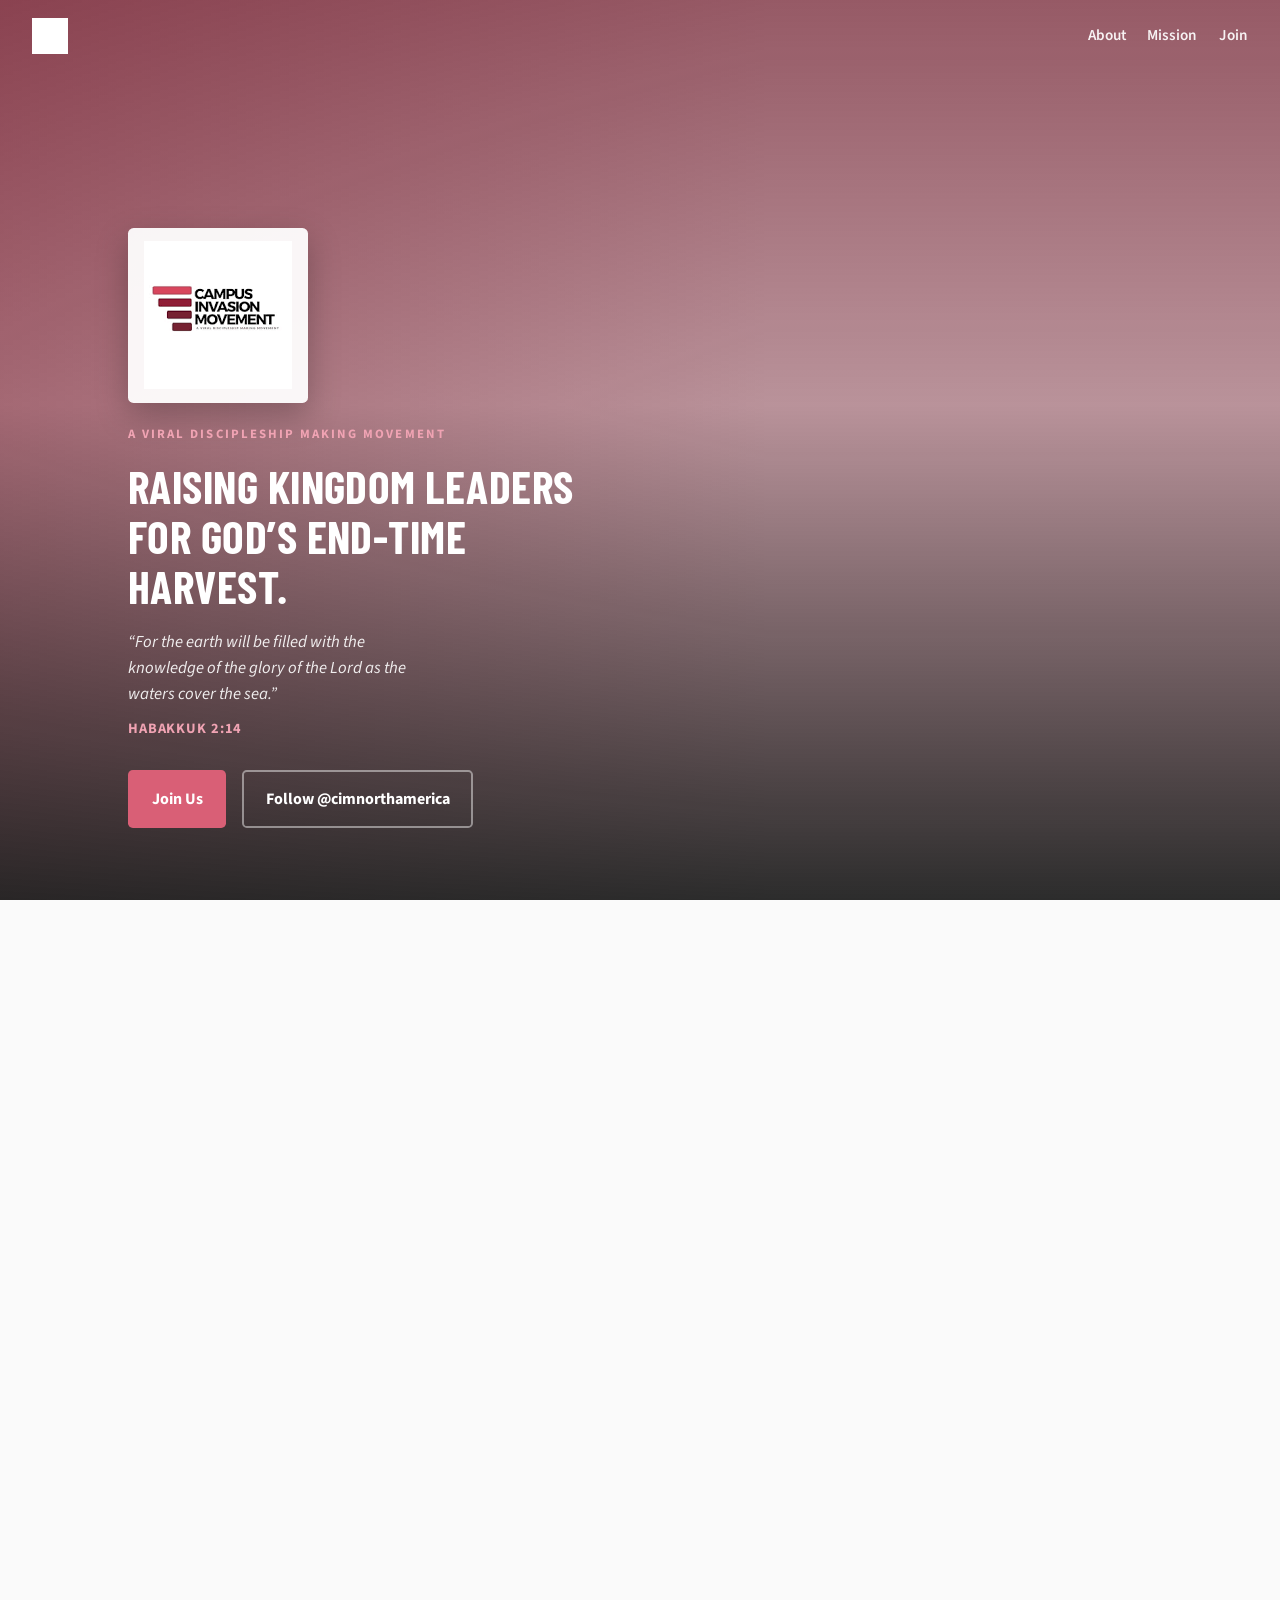
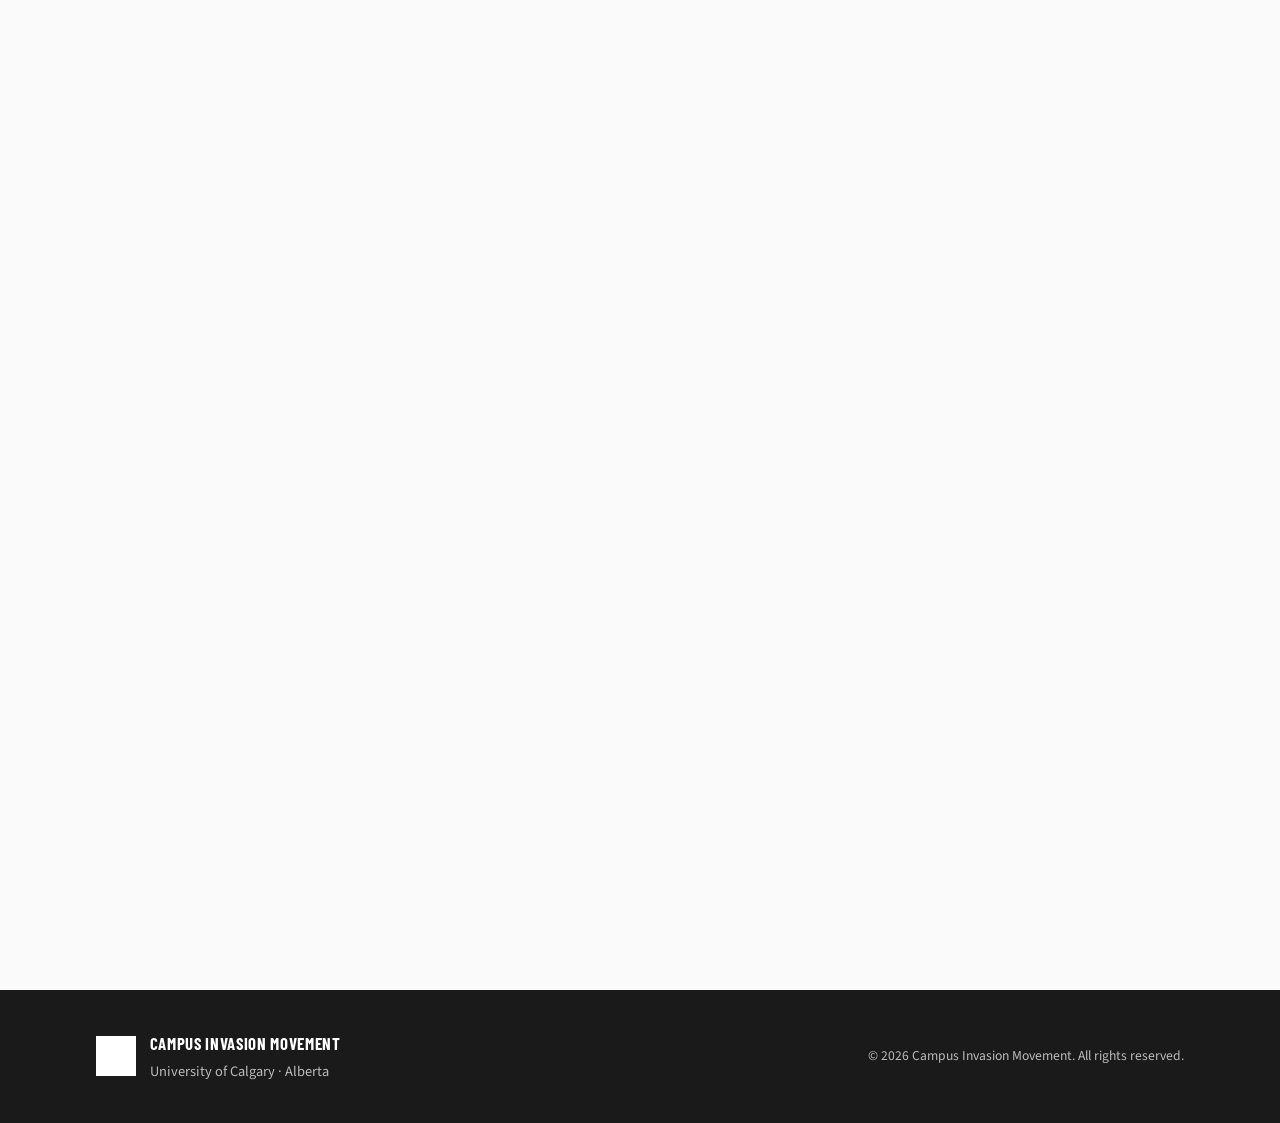
==== commit 7bb0c9b6: "Add ministry content, branding, and leaders page. Update the landing page with CIM mission, gatherin" ====
--- a/index.html
+++ b/index.html
@@ -1,332 +1,131 @@
 <!DOCTYPE html>
 <html lang="en">
-  <head>
-    <meta charset="UTF-8" />
-    <meta name="viewport" content="width=device-width, initial-scale=1.0" />
-    <meta
-      name="description"
-      content="CIM Canada is a student discipleship community. Gather, grow, and go — join the club on campus."
-    />
-    <title>CIM Canada | School Club</title>
-    <link rel="icon" href="favicon.svg" type="image/svg+xml" />
-    <link rel="preconnect" href="https://fonts.googleapis.com" />
-    <link rel="preconnect" href="https://fonts.gstatic.com" crossorigin />
-    <link
-      href="https://fonts.googleapis.com/css2?family=Cormorant+Garamond:ital,wght@0,500;0,600;0,700;1,500&family=Outfit:wght@300;400;500;600;700&display=swap"
-      rel="stylesheet"
-    />
-    <link rel="stylesheet" href="styles.css" />
-  </head>
-  <body>
-    <a class="skip-link" href="#main">Skip to content</a>
+<head>
+  <meta charset="UTF-8" />
+  <meta name="viewport" content="width=device-width, initial-scale=1" />
+  <meta name="description" content="Campus Invasion Movement — raising kingdom leaders for God's end-time harvest through the teaching of God's Word, the move of His Spirit, and a viral discipleship movement on the campuses. University of Calgary, Alberta." />
+  <title>Campus Invasion Movement</title>
+  <link rel="preconnect" href="https://fonts.googleapis.com" />
+  <link rel="preconnect" href="https://fonts.gstatic.com" crossorigin />
+  <link href="https://fonts.googleapis.com/css2?family=Barlow+Condensed:wght@600;700&family=Source+Sans+3:wght@400;600;700&display=swap" rel="stylesheet" />
+  <link rel="stylesheet" href="styles.css" />
+  <link rel="icon" href="assets/cim-logo.png" type="image/png" />
+</head>
+<body>
+  <a class="skip-link" href="#main">Skip to content</a>
 
-    <header class="site-header" id="top">
-      <div class="nav-wrap">
-        <a class="brand" href="#top" aria-label="CIM Canada home">
-          <span class="brand-mark" aria-hidden="true">
-            <svg viewBox="0 0 40 40" width="36" height="36">
-              <circle cx="20" cy="20" r="18" fill="none" stroke="currentColor" stroke-width="1.5" />
-              <path
-                d="M12 24.5c2.4-6.5 5.2-11 8-13.5 2.8 2.5 5.6 7 8 13.5"
-                fill="none"
-                stroke="currentColor"
-                stroke-width="1.6"
-                stroke-linecap="round"
-              />
-              <circle cx="20" cy="12.2" r="1.6" fill="currentColor" />
-            </svg>
-          </span>
-          <span class="brand-text">
-            <strong>CIM</strong>
-            <span>Canada</span>
-          </span>
-        </a>
+  <header class="site-header">
+    <a class="header-brand" href="index.html" aria-label="Campus Invasion Movement home">
+      <img src="assets/cim-logo.png" alt="Campus Invasion Movement" width="160" height="48" />
+    </a>
+    <nav class="header-nav" aria-label="Primary">
+      <a href="about.html">About</a>
+      <a href="index.html#gather">Mission</a>
+      <a href="index.html#join">Join</a>
+    </nav>
+  </header>
 
-        <button class="nav-toggle" type="button" aria-expanded="false" aria-controls="site-nav">
-          <span class="sr-only">Menu</span>
-          <span class="nav-toggle-bar"></span>
-          <span class="nav-toggle-bar"></span>
-        </button>
+  <main id="main">
+    <section class="hero" id="top">
+      <div class="hero-media" aria-hidden="true">
+        <div class="hero-image"></div>
+        <div class="hero-wash"></div>
+      </div>
+      <div class="hero-content">
+        <div class="hero-logo-wrap">
+          <img class="hero-logo" src="assets/cim-logo.png" alt="Campus Invasion Movement — A viral discipleship making movement" width="420" height="126" />
+        </div>
+        <p class="hero-tagline">A viral discipleship making movement</p>
+        <h1 class="hero-headline">Raising kingdom leaders for God&rsquo;s end-time harvest.</h1>
+        <blockquote class="hero-verse">
+          <p>&ldquo;For the earth will be filled with the knowledge of the glory of the Lord as the waters cover the sea.&rdquo;</p>
+          <cite>Habakkuk 2:14</cite>
+        </blockquote>
+        <div class="hero-actions">
+          <a class="btn btn-primary" href="#join">Join Us</a>
+          <a class="btn btn-ghost" href="https://instagram.com/cimnorthamerica" target="_blank" rel="noopener noreferrer">Follow @cimnorthamerica</a>
+        </div>
+      </div>
+    </section>
 
-        <nav class="site-nav" id="site-nav" aria-label="Primary">
-          <ul>
-            <li><a href="#about">About</a></li>
-            <li><a href="#people">People</a></li>
-            <li><a href="#events">Events</a></li>
-            <li><a href="#join">Join</a></li>
-            <li><a href="#support">Support</a></li>
-            <li><a href="#contact">Contact</a></li>
-          </ul>
-          <a class="btn btn-small" href="#join">Become a member</a>
-        </nav>
+    <section class="section about" id="who-we-are" data-reveal>
+      <div class="section-inner">
+        <p class="eyebrow">Who we are</p>
+        <h2>A Christian campus fellowship invading campuses with the gospel.</h2>
+        <p class="lead mission-statement">
+          To raise kingdom leaders, for God&rsquo;s end time harvest by the teaching of God&rsquo;s Word,
+          the move of His Spirit, and a viral discipleship movement on the campuses!
+        </p>
       </div>
-    </header>
+    </section>
 
-    <main id="main">
-      <section class="hero">
-        <div class="hero-copy">
-          <p class="eyebrow">Campus community · Canada</p>
-          <h1>A discipleship-making movement, rooted in student life.</h1>
-          <p class="lede">
-            CIM Canada is a school club for students who want real community, honest faith,
-            and a life that multiplies. We gather weekly, grow together, and send people
-            into the rest of campus.
-          </p>
-          <div class="hero-actions">
-            <a class="btn" href="#join">Join the club</a>
-            <a class="btn btn-ghost" href="#events">See upcoming events</a>
-          </div>
-        </div>
-        <aside class="hero-panel" aria-label="Club snapshot">
-          <p class="panel-kicker">This semester</p>
-          <ul class="stats">
-            <li>
-              <span class="stat-num">Weekly</span>
-              <span class="stat-label">Thursday gatherings</span>
-            </li>
-            <li>
-              <span class="stat-num">Open</span>
-              <span class="stat-label">All students welcome</span>
-            </li>
-            <li>
-              <span class="stat-num">Local</span>
-              <span class="stat-label">Campus + city mission</span>
-            </li>
-          </ul>
-          <p class="panel-note">A viral discipleship-making movement — starting with one table.</p>
-        </aside>
-      </section>
-
-      <section class="section" id="about">
-        <div class="section-head">
-          <p class="eyebrow">About us</p>
-          <h2>Who we are, and why we exist.</h2>
-        </div>
-        <div class="about-grid">
-          <p class="about-lead">
-            We exist to help students follow Jesus in public, ordinary ways — and to
-            train them to invite others into the same life. CIM is not a performance.
-            It is a community that prays, studies, serves, and multiplies.
-          </p>
-          <ul class="pillars">
-            <li>
-              <h3>Gather</h3>
-              <p>A weekly home for worship, Scripture, and honest conversation after class.</p>
-            </li>
-            <li>
-              <h3>Grow</h3>
-              <p>Small groups and mentoring so faith is practiced, not just discussed.</p>
-            </li>
-            <li>
-              <h3>Go</h3>
-              <p>Simple mission on campus and in the city — hospitality, service, and witness.</p>
-            </li>
-          </ul>
-        </div>
-      </section>
-
-      <section class="section section-alt" id="people">
-        <div class="section-head">
-          <p class="eyebrow">People</p>
-          <h2>Meet the student team.</h2>
-          <p>Replace names and roles with your actual officers when you are ready.</p>
-        </div>
-        <div class="people-grid">
-          <article class="person-card">
-            <div class="avatar" aria-hidden="true">AM</div>
-            <h3>Amina M.</h3>
-            <p class="role">President</p>
-            <p>Sets vision, hosts gatherings, and keeps the club connected to campus life.</p>
+    <section class="section gather" id="gather" data-reveal>
+      <div class="section-inner">
+        <p class="eyebrow">How we fulfill the mission</p>
+        <h2>Three pillars that drive everything we do</h2>
+        <div class="pillars">
+          <article class="pillar">
+            <span class="pillar-mark" aria-hidden="true"></span>
+            <h3>The teaching of God&rsquo;s Word</h3>
+            <p>We ground students in Scripture so they grow as faithful, Spirit-led leaders for the harvest.</p>
           </article>
-          <article class="person-card">
-            <div class="avatar" aria-hidden="true">JL</div>
-            <h3>James L.</h3>
-            <p class="role">Discipleship lead</p>
-            <p>Coordinates small groups and one-to-one mentoring rhythms.</p>
+          <article class="pillar">
+            <span class="pillar-mark" aria-hidden="true"></span>
+            <h3>The move of His Spirit</h3>
+            <p>We pursue the presence and power of the Holy Spirit in worship, prayer, and everyday campus life.</p>
           </article>
-          <article class="person-card">
-            <div class="avatar" aria-hidden="true">SK</div>
-            <h3>Sofia K.</h3>
-            <p class="role">Events &amp; hospitality</p>
-            <p>Plans nights, retreats, and the details that make people feel at home.</p>
-          </article>
-          <article class="person-card">
-            <div class="avatar" aria-hidden="true">DT</div>
-            <h3>Daniel T.</h3>
-            <p class="role">Outreach</p>
-            <p>Builds partnerships and invites new students into the community.</p>
+          <article class="pillar">
+            <span class="pillar-mark" aria-hidden="true"></span>
+            <h3>A viral discipleship movement</h3>
+            <p>We multiply disciples on campus — students who make disciples until the gospel spreads across every hall and heart.</p>
           </article>
         </div>
-      </section>
+      </div>
+    </section>
 
-      <section class="section" id="events">
-        <div class="section-head">
-          <p class="eyebrow">Events</p>
-          <h2>What is coming, and what we have done.</h2>
-        </div>
-        <div class="events-layout">
+    <section class="section invite" id="join" data-reveal>
+      <div class="section-inner invite-inner">
+        <p class="eyebrow">Join us</p>
+        <h2>Come be part of the invasion.</h2>
+        <p class="lead">
+          Whether you&rsquo;re exploring faith or ready to go deeper, there&rsquo;s a place for you at CIM.
+        </p>
+        <dl class="invite-details">
           <div>
-            <h3 class="subhead">Upcoming</h3>
-            <ol class="event-list">
-              <li>
-                <time datetime="2026-09-10">Sep 10</time>
-                <div>
-                  <strong>Welcome night</strong>
-                  <p>New-student dinner, club intro, and first worship of the year.</p>
-                </div>
-              </li>
-              <li>
-                <time datetime="2026-09-24">Sep 24</time>
-                <div>
-                  <strong>Scripture &amp; supper</strong>
-                  <p>A simple meal and a walk through the Gospel of Mark.</p>
-                </div>
-              </li>
-              <li>
-                <time datetime="2026-10-16">Oct 16</time>
-                <div>
-                  <strong>Campus prayer walk</strong>
-                  <p>Quiet prayer across campus, then coffee together.</p>
-                </div>
-              </li>
-            </ol>
+            <dt>Campus</dt>
+            <dd>University of Calgary</dd>
           </div>
           <div>
-            <h3 class="subhead">Recently</h3>
-            <ol class="event-list past">
-              <li>
-                <time datetime="2026-04-12">Apr 12</time>
-                <div>
-                  <strong>Spring retreat</strong>
-                  <p>A weekend away for rest, teaching, and shared life.</p>
-                </div>
-              </li>
-              <li>
-                <time datetime="2026-03-07">Mar 7</time>
-                <div>
-                  <strong>Serve day</strong>
-                  <p>A Saturday of practical help with a local partner.</p>
-                </div>
-              </li>
-            </ol>
+            <dt>Region</dt>
+            <dd>Alberta, Canada</dd>
           </div>
+          <div>
+            <dt>When</dt>
+            <dd>Connect Bible Study every Wednesday at 4pm in the Landing</dd>
+          </div>
+          <div>
+            <dt>Instagram</dt>
+            <dd><a href="https://instagram.com/cimnorthamerica" target="_blank" rel="noopener noreferrer">@cimnorthamerica</a></dd>
+          </div>
+        </dl>
+        <a class="btn btn-primary" href="https://instagram.com/cimnorthamerica" target="_blank" rel="noopener noreferrer">Follow on Instagram</a>
+      </div>
+    </section>
+  </main>
+
+  <footer class="site-footer">
+    <div class="footer-inner">
+      <div class="footer-brand">
+        <img src="assets/cim-logo.png" alt="" width="140" height="42" />
+        <div>
+          <strong>Campus Invasion Movement</strong>
+          <p>University of Calgary &middot; Alberta</p>
         </div>
-      </section>
+      </div>
+      <p class="footer-copy">&copy; <span id="year"></span> Campus Invasion Movement. All rights reserved.</p>
+    </div>
+  </footer>
 
-      <section class="section section-cta" id="join">
-        <div class="cta-grid">
-          <div>
-            <p class="eyebrow light">Join us</p>
-            <h2>We are pleased to have you at the table.</h2>
-            <p>
-              Membership is open to students who want to belong, learn, and practice
-              discipleship with others. No performance required — just a willing yes.
-            </p>
-            <ul class="check-list">
-              <li>Come to a Thursday gathering first if you prefer.</li>
-              <li>Tell us your campus, year, and how to reach you.</li>
-              <li>We will follow up with next steps within a few days.</li>
-            </ul>
-          </div>
-          <form class="card-form" id="join-form" novalidate>
-            <label>
-              Full name
-              <input type="text" name="name" autocomplete="name" required />
-            </label>
-            <label>
-              Email
-              <input type="email" name="email" autocomplete="email" required />
-            </label>
-            <label>
-              Campus / school
-              <input type="text" name="campus" required />
-            </label>
-            <label>
-              Year
-              <select name="year" required>
-                <option value="" selected disabled>Select</option>
-                <option>First year</option>
-                <option>Second year</option>
-                <option>Third year</option>
-                <option>Fourth year</option>
-                <option>Graduate</option>
-                <option>Other</option>
-              </select>
-            </label>
-            <button class="btn btn-full" type="submit">Request to join</button>
-            <p class="form-status" id="join-status" role="status" aria-live="polite"></p>
-          </form>
-        </div>
-      </section>
-
-      <section class="section" id="support">
-        <div class="section-head">
-          <p class="eyebrow">Support us</p>
-          <h2>Partners make the work possible.</h2>
-          <p>Meals, retreats, and student leadership training all depend on generous friends of the club.</p>
-        </div>
-        <div class="support-grid">
-          <article class="support-card">
-            <h3>Become a partner</h3>
-            <p>Walk with the club over a season — prayer, presence, and practical help.</p>
-          </article>
-          <article class="support-card">
-            <h3>Give monthly</h3>
-            <p>Steady support covers weekly hospitality and student care.</p>
-          </article>
-          <article class="support-card">
-            <h3>One-time gift</h3>
-            <p>Help a retreat, a welcome night, or a specific campus project.</p>
-          </article>
-        </div>
-        <p class="support-note">
-          Giving details are placeholders. Add your club’s official account, e-transfer,
-          or campus giving link when you have them.
-        </p>
-      </section>
-
-      <section class="section section-alt" id="contact">
-        <div class="cta-grid">
-          <div>
-            <p class="eyebrow">Contact</p>
-            <h2>Kindly reach out. We will write back.</h2>
-            <p>
-              Questions about membership, events, or partnership can come here.
-              For urgent pastoral care, contact a campus chaplain as well.
-            </p>
-            <address class="contact-block">
-              <p>CIM Canada · Student club</p>
-              <p><a href="mailto:hello@cimcanada.club">hello@cimcanada.club</a></p>
-              <p>Thursdays · 7:00 p.m. · Student commons</p>
-            </address>
-          </div>
-          <form class="card-form" id="contact-form" novalidate>
-            <label>
-              Name
-              <input type="text" name="name" autocomplete="name" required />
-            </label>
-            <label>
-              Email
-              <input type="email" name="email" autocomplete="email" required />
-            </label>
-            <label>
-              Message
-              <textarea name="message" rows="5" required></textarea>
-            </label>
-            <button class="btn btn-full" type="submit">Send message</button>
-            <p class="form-status" id="contact-status" role="status" aria-live="polite"></p>
-          </form>
-        </div>
-      </section>
-    </main>
-
-    <footer class="site-footer">
-      <div class="footer-row">
-        <p>&copy; <span id="year"></span> CIM Canada. A student discipleship community.</p>
-        <a href="#top">Back to top</a>
-      </div>
-    </footer>
-
-    <script src="script.js"></script>
-  </body>
+  <script src="script.js"></script>
+</body>
 </html>
--- a/styles.css
+++ b/styles.css
@@ -1,26 +1,26 @@
 :root {
-  --bg: #f4efe6;
-  --bg-alt: #ebe4d6;
-  --ink: #1c1915;
-  --muted: #5c564c;
-  --pine: #1f3d36;
-  --pine-deep: #152b26;
-  --gold: #b0893e;
-  --gold-soft: #d4bc7a;
-  --paper: #fffcf7;
-  --line: rgba(28, 25, 21, 0.12);
-  --shadow: 0 18px 50px rgba(21, 43, 38, 0.12);
-  --radius: 18px;
-  --font-sans: "Outfit", system-ui, sans-serif;
-  --font-serif: "Cormorant Garamond", Georgia, serif;
+  --ink: #1a1a1a;
+  --burgundy: #8c1f33;
+  --burgundy-deep: #6b1526;
+  --rose: #d95f76;
+  --rose-soft: #f0a3b3;
+  --paper: #fafafa;
+  --paper-muted: #f0ecec;
+  --white: #ffffff;
+  --text: #2a2a2a;
+  --muted: #5c5c5c;
+  --font-display: "Barlow Condensed", "Arial Narrow", sans-serif;
+  --font-body: "Source Sans 3", "Segoe UI", sans-serif;
+  --space: clamp(1rem, 2.5vw, 2rem);
+  --max: 68rem;
+  --header-h: 4.5rem;
+  --ease: cubic-bezier(0.22, 1, 0.36, 1);
 }
 
 *,
 *::before,
 *::after {
   box-sizing: border-box;
-  margin: 0;
-  padding: 0;
 }
 
 html {
@@ -28,540 +28,721 @@
 }
 
 body {
-  font-family: var(--font-sans);
-  background: var(--bg);
-  color: var(--ink);
-  line-height: 1.6;
-  min-height: 100vh;
+  margin: 0;
+  font-family: var(--font-body);
+  font-size: 1.0625rem;
+  line-height: 1.65;
+  color: var(--text);
+  background: var(--paper);
+  -webkit-font-smoothing: antialiased;
 }
 
 img {
+  display: block;
   max-width: 100%;
+  height: auto;
 }
 
 a {
-  color: inherit;
-}
-
-.sr-only {
-  position: absolute;
-  width: 1px;
-  height: 1px;
-  padding: 0;
-  margin: -1px;
-  overflow: hidden;
-  clip: rect(0, 0, 0, 0);
-  border: 0;
+  color: var(--burgundy);
+  text-decoration-thickness: 1px;
+  text-underline-offset: 0.18em;
+}
+
+a:hover {
+  color: var(--rose);
 }
 
 .skip-link {
   position: absolute;
   left: 1rem;
-  top: -40px;
-  background: var(--pine);
-  color: #fff;
-  padding: 0.5rem 0.8rem;
+  top: -3rem;
   z-index: 100;
+  padding: 0.5rem 0.85rem;
+  background: var(--rose);
+  color: var(--white);
+  font-weight: 700;
+  text-decoration: none;
+  border-radius: 0.25rem;
 }
 
 .skip-link:focus {
-  top: 0.75rem;
-}
-
+  top: 1rem;
+}
+
+/* ——— Header ——— */
 .site-header {
-  position: sticky;
-  top: 0;
-  z-index: 50;
-  background: rgba(244, 239, 230, 0.86);
-  backdrop-filter: blur(14px);
-  border-bottom: 1px solid var(--line);
-}
-
-.nav-wrap {
-  max-width: 1120px;
-  margin: 0 auto;
-  padding: 0.85rem 1.4rem;
+  position: fixed;
+  inset: 0 0 auto;
+  z-index: 40;
   display: flex;
   align-items: center;
   justify-content: space-between;
-  gap: 1rem;
-}
-
-.brand {
+  height: var(--header-h);
+  padding: 0 var(--space);
+  background: transparent;
+  color: var(--white);
+  transition: background 0.35s var(--ease), color 0.35s var(--ease), box-shadow 0.35s var(--ease);
+}
+
+.site-header.is-scrolled {
+  background: rgba(255, 255, 255, 0.95);
+  color: var(--ink);
+  box-shadow: 0 1px 0 rgba(140, 31, 51, 0.1);
+  backdrop-filter: blur(10px);
+}
+
+.header-brand {
+  display: inline-flex;
+  align-items: center;
+  color: inherit;
+  text-decoration: none;
+}
+
+.header-brand img {
+  width: auto;
+  height: 2.25rem;
+  filter: brightness(0) invert(1);
+  transition: filter 0.35s var(--ease);
+}
+
+.site-header.is-scrolled .header-brand img {
+  filter: none;
+}
+
+.header-nav {
   display: flex;
-  align-items: center;
-  gap: 0.7rem;
+  gap: 1.35rem;
+}
+
+.header-nav a {
+  color: inherit;
   text-decoration: none;
-  color: var(--pine);
-}
-
-.brand-text {
+  font-size: 0.95rem;
+  font-weight: 600;
+  opacity: 0.92;
+}
+
+.header-nav a:hover {
+  opacity: 1;
+  color: var(--rose-soft);
+}
+
+.header-nav a[aria-current="page"] {
+  color: var(--burgundy);
+  text-decoration: underline;
+}
+
+.site-header:not(.is-scrolled) .header-nav a[aria-current="page"] {
+  color: var(--rose-soft);
+}
+
+/* ——— Hero ——— */
+.hero {
+  position: relative;
+  min-height: 100svh;
+  display: grid;
+  align-items: end;
+  color: var(--white);
+  overflow: hidden;
+}
+
+.hero-media {
+  position: absolute;
+  inset: 0;
+  z-index: 0;
+}
+
+.hero-image {
+  position: absolute;
+  inset: -4%;
+  background:
+    url("https://images.unsplash.com/photo-1562774053-701939374585?auto=format&fit=crop&w=2000&q=80")
+    center / cover no-repeat;
+  transform: scale(1.06);
+  animation: kenburns 22s var(--ease) infinite alternate;
+  will-change: transform;
+}
+
+.hero-wash {
+  position: absolute;
+  inset: 0;
+  background:
+    linear-gradient(180deg, rgba(107, 21, 38, 0.7) 0%, rgba(107, 21, 38, 0.45) 45%, rgba(26, 26, 26, 0.92) 100%),
+    linear-gradient(90deg, rgba(140, 31, 51, 0.35), transparent 60%);
+}
+
+.hero-content {
+  position: relative;
+  z-index: 1;
+  width: min(100%, var(--max));
+  margin: 0 auto;
+  padding: calc(var(--header-h) + 2.5rem) var(--space) clamp(3.5rem, 8vh, 5.5rem);
+}
+
+.hero-logo-wrap {
+  display: inline-block;
+  margin-bottom: 0.75rem;
+  padding: 0.85rem 1rem;
+  background: rgba(255, 255, 255, 0.94);
+  border-radius: 0.35rem;
+  box-shadow: 0 12px 32px rgba(0, 0, 0, 0.25);
+  opacity: 0;
+  transform: translateY(1.25rem);
+  animation: rise-in 0.9s var(--ease) 0.1s forwards;
+}
+
+.hero-logo {
+  width: min(100%, 24rem);
+  margin: 0;
+}
+
+.hero-tagline {
+  margin: 0 0 1rem;
+  font-size: 0.8rem;
+  font-weight: 700;
+  letter-spacing: 0.16em;
+  text-transform: uppercase;
+  color: var(--rose-soft);
+  opacity: 0;
+  transform: translateY(1.25rem);
+  animation: rise-in 0.9s var(--ease) 0.18s forwards;
+}
+
+.hero-headline {
+  margin: 0 0 1.1rem;
+  font-family: var(--font-display);
+  font-size: clamp(1.75rem, 4.5vw, 2.85rem);
+  font-weight: 700;
+  line-height: 1.1;
+  letter-spacing: 0.01em;
+  text-transform: uppercase;
+  max-width: 22ch;
+  opacity: 0;
+  transform: translateY(1.25rem);
+  animation: rise-in 0.9s var(--ease) 0.28s forwards;
+}
+
+.hero-verse {
+  margin: 0 0 1.75rem;
+  padding: 0;
+  border: 0;
+  max-width: 38ch;
+  opacity: 0;
+  transform: translateY(1.25rem);
+  animation: rise-in 0.9s var(--ease) 0.4s forwards;
+}
+
+.hero-verse p {
+  margin: 0 0 0.45rem;
+  font-size: 1.05rem;
+  font-style: italic;
+  line-height: 1.55;
+  color: rgba(255, 255, 255, 0.9);
+}
+
+.hero-verse cite {
+  font-size: 0.9rem;
+  font-style: normal;
+  font-weight: 700;
+  letter-spacing: 0.06em;
+  text-transform: uppercase;
+  color: var(--rose-soft);
+}
+
+.hero-actions {
   display: flex;
-  flex-direction: column;
-  line-height: 1.1;
-}
-
-.brand-text strong {
-  font-family: var(--font-serif);
-  font-size: 1.35rem;
-  letter-spacing: 0.08em;
-}
-
-.brand-text span {
-  font-size: 0.72rem;
-  letter-spacing: 0.18em;
-  text-transform: uppercase;
-  color: var(--muted);
-}
-
-.nav-toggle {
-  display: none;
-  width: 42px;
-  height: 42px;
-  border: 1px solid var(--line);
-  background: transparent;
-  border-radius: 10px;
-  cursor: pointer;
-  align-items: center;
-  justify-content: center;
-  flex-direction: column;
-  gap: 6px;
-}
-
-.nav-toggle-bar {
-  display: block;
-  width: 18px;
-  height: 1.5px;
-  background: var(--ink);
-}
-
-.site-nav {
-  display: flex;
-  align-items: center;
-  gap: 1.6rem;
-}
-
-.site-nav ul {
-  list-style: none;
-  display: flex;
-  gap: 1.25rem;
-}
-
-.site-nav a {
-  text-decoration: none;
-  font-size: 0.92rem;
-  color: var(--muted);
-}
-
-.site-nav a:hover,
-.site-nav a:focus-visible {
-  color: var(--pine);
-}
-
+  flex-wrap: wrap;
+  gap: 0.75rem 1rem;
+  opacity: 0;
+  transform: translateY(1.25rem);
+  animation: rise-in 0.9s var(--ease) 0.52s forwards;
+}
+
+/* ——— Buttons ——— */
 .btn {
   display: inline-flex;
   align-items: center;
   justify-content: center;
-  background: var(--pine);
-  color: #f7f3ea;
+  padding: 0.85rem 1.35rem;
+  border-radius: 0.3rem;
+  font-family: var(--font-body);
+  font-size: 1rem;
+  font-weight: 700;
   text-decoration: none;
-  border: 0;
-  border-radius: 999px;
-  padding: 0.85rem 1.35rem;
-  font: inherit;
-  font-weight: 500;
-  cursor: pointer;
-  transition: transform 0.15s ease, background 0.15s ease;
-}
-
-.btn:hover,
-.btn:focus-visible {
-  background: var(--pine-deep);
+  border: 2px solid transparent;
+  transition: background 0.25s var(--ease), color 0.25s var(--ease), border-color 0.25s var(--ease), transform 0.25s var(--ease);
+}
+
+.btn:hover {
   transform: translateY(-1px);
 }
 
-.btn-small {
-  padding: 0.55rem 1rem;
-  font-size: 0.88rem;
+.btn-primary {
+  background: var(--rose);
+  color: var(--white);
+}
+
+.btn-primary:hover {
+  background: var(--burgundy);
+  color: var(--white);
 }
 
 .btn-ghost {
   background: transparent;
-  color: var(--pine);
-  border: 1px solid var(--pine);
-}
-
-.btn-ghost:hover,
-.btn-ghost:focus-visible {
-  background: var(--pine);
-  color: #f7f3ea;
-}
-
-.btn-full {
-  width: 100%;
-}
-
-.hero,
-.section,
+  color: var(--white);
+  border-color: rgba(255, 255, 255, 0.45);
+}
+
+.btn-ghost:hover {
+  border-color: var(--rose-soft);
+  color: var(--white);
+  background: rgba(140, 31, 51, 0.35);
+}
+
+/* ——— Sections ——— */
+.section {
+  padding: clamp(3.5rem, 10vh, 6.5rem) var(--space);
+}
+
+.section-inner {
+  width: min(100%, 44rem);
+  margin: 0 auto;
+}
+
+.gather .section-inner,
+.invite .section-inner {
+  width: min(100%, var(--max));
+}
+
+.eyebrow {
+  margin: 0 0 0.65rem;
+  font-size: 0.8rem;
+  font-weight: 700;
+  letter-spacing: 0.14em;
+  text-transform: uppercase;
+  color: var(--burgundy);
+}
+
+.section h2 {
+  margin: 0 0 1rem;
+  font-family: var(--font-display);
+  font-size: clamp(1.85rem, 4vw, 2.65rem);
+  font-weight: 700;
+  line-height: 1.12;
+  letter-spacing: 0.01em;
+  text-transform: uppercase;
+  color: var(--ink);
+  max-width: 20ch;
+}
+
+.lead {
+  margin: 0;
+  font-size: 1.125rem;
+  color: var(--muted);
+  max-width: 44ch;
+}
+
+.mission-statement {
+  font-size: 1.15rem;
+  font-weight: 600;
+  color: var(--text);
+  line-height: 1.6;
+  text-transform: uppercase;
+  letter-spacing: 0.02em;
+}
+
+.about {
+  background:
+    radial-gradient(ellipse 80% 60% at 100% 0%, rgba(217, 95, 118, 0.1), transparent 55%),
+    radial-gradient(ellipse 50% 40% at 0% 100%, rgba(140, 31, 51, 0.08), transparent 50%),
+    var(--paper);
+}
+
+.gather {
+  background: var(--burgundy-deep);
+  color: rgba(255, 255, 255, 0.9);
+}
+
+.gather .eyebrow {
+  color: var(--rose-soft);
+}
+
+.gather h2 {
+  color: var(--white);
+}
+
+.pillars {
+  display: grid;
+  gap: 2rem 2.5rem;
+  margin-top: 2.5rem;
+}
+
+@media (min-width: 720px) {
+  .pillars {
+    grid-template-columns: repeat(3, 1fr);
+  }
+}
+
+.pillar {
+  padding: 0;
+  border: 0;
+  background: none;
+  box-shadow: none;
+}
+
+.pillar-mark {
+  display: block;
+  width: 2.25rem;
+  height: 3px;
+  margin-bottom: 1rem;
+  background: linear-gradient(90deg, var(--rose), var(--rose-soft));
+}
+
+.pillar h3 {
+  margin: 0 0 0.55rem;
+  font-family: var(--font-display);
+  font-size: 1.35rem;
+  font-weight: 700;
+  text-transform: uppercase;
+  letter-spacing: 0.02em;
+  color: var(--white);
+}
+
+.pillar p {
+  margin: 0;
+  color: rgba(255, 255, 255, 0.75);
+  font-size: 1rem;
+}
+
+.invite {
+  background:
+    linear-gradient(135deg, rgba(140, 31, 51, 0.06), transparent 40%),
+    var(--paper-muted);
+}
+
+.invite-inner {
+  display: grid;
+  gap: 1.25rem;
+  justify-items: start;
+}
+
+.invite .lead {
+  max-width: 36ch;
+}
+
+.invite-details {
+  display: grid;
+  gap: 1rem 2rem;
+  margin: 0.5rem 0 0.75rem;
+  padding: 0;
+}
+
+@media (min-width: 640px) {
+  .invite-details {
+    grid-template-columns: repeat(2, minmax(0, 1fr));
+  }
+}
+
+@media (min-width: 900px) {
+  .invite-details {
+    grid-template-columns: repeat(4, minmax(0, 1fr));
+  }
+}
+
+.invite-details div {
+  margin: 0;
+}
+
+.invite-details dt {
+  margin: 0 0 0.2rem;
+  font-size: 0.75rem;
+  font-weight: 700;
+  letter-spacing: 0.12em;
+  text-transform: uppercase;
+  color: var(--burgundy);
+}
+
+.invite-details dd {
+  margin: 0;
+  font-size: 1.05rem;
+  font-weight: 600;
+  color: var(--ink);
+}
+
+.invite-details a {
+  color: var(--ink);
+  font-weight: 600;
+}
+
+.invite-details a:hover {
+  color: var(--burgundy);
+}
+
+/* ——— Footer ——— */
 .site-footer {
-  max-width: 1120px;
+  background: var(--ink);
+  color: rgba(255, 255, 255, 0.7);
+  padding: 2.5rem var(--space);
+}
+
+.footer-inner {
+  width: min(100%, var(--max));
   margin: 0 auto;
-  padding: 4.5rem 1.4rem;
-}
-
-.hero {
-  display: grid;
-  grid-template-columns: 1.35fr 0.85fr;
-  gap: 2.5rem;
-  align-items: end;
-  padding-top: 4.8rem;
-  padding-bottom: 3.5rem;
-}
-
-.eyebrow {
-  font-size: 0.78rem;
-  letter-spacing: 0.18em;
-  text-transform: uppercase;
-  color: var(--gold);
-  font-weight: 600;
-  margin-bottom: 0.85rem;
-}
-
-.eyebrow.light {
-  color: var(--gold-soft);
-}
-
-h1,
-h2,
-.subhead {
-  font-family: var(--font-serif);
-  font-weight: 600;
-  letter-spacing: -0.02em;
-  line-height: 1.12;
-}
-
-h1 {
-  font-size: clamp(2.4rem, 5vw, 4.2rem);
-  margin-bottom: 1.1rem;
-}
-
-h2 {
-  font-size: clamp(2rem, 3.4vw, 3rem);
-  margin-bottom: 0.7rem;
-}
-
-h3 {
-  font-family: var(--font-serif);
-  font-size: 1.45rem;
-  margin-bottom: 0.4rem;
-}
-
-.lede,
-.about-lead,
-.section-head p {
-  color: var(--muted);
-  font-size: 1.08rem;
-  max-width: 40rem;
-}
-
-.hero-actions {
   display: flex;
   flex-wrap: wrap;
-  gap: 0.8rem;
-  margin-top: 1.8rem;
-}
-
-.hero-panel {
-  background: var(--pine);
-  color: #f3eee4;
-  border-radius: 28px;
-  padding: 1.8rem;
-  box-shadow: var(--shadow);
-}
-
-.panel-kicker {
-  text-transform: uppercase;
-  letter-spacing: 0.16em;
-  font-size: 0.72rem;
-  color: var(--gold-soft);
-  margin-bottom: 1rem;
-}
-
-.stats {
-  list-style: none;
+  align-items: center;
+  justify-content: space-between;
+  gap: 1.25rem;
+}
+
+.footer-brand {
+  display: flex;
+  align-items: center;
+  gap: 0.85rem;
+}
+
+.footer-brand img {
+  width: auto;
+  height: 2.5rem;
+  filter: brightness(0) invert(1);
+}
+
+.footer-brand strong {
+  display: block;
+  color: var(--white);
+  font-family: var(--font-display);
+  font-size: 1.05rem;
+  text-transform: uppercase;
+  letter-spacing: 0.04em;
+}
+
+.footer-brand p {
+  margin: 0.15rem 0 0;
+  font-size: 0.9rem;
+}
+
+.footer-copy {
+  margin: 0;
+  font-size: 0.85rem;
+}
+
+/* ——— Motion ——— */
+@keyframes rise-in {
+  to {
+    opacity: 1;
+    transform: translateY(0);
+  }
+}
+
+@keyframes kenburns {
+  from {
+    transform: scale(1.06) translate(0, 0);
+  }
+  to {
+    transform: scale(1.14) translate(-1.5%, -1%);
+  }
+}
+
+[data-reveal] {
+  opacity: 0;
+  transform: translateY(1.75rem);
+  transition: opacity 0.8s var(--ease), transform 0.8s var(--ease);
+}
+
+[data-reveal].is-visible {
+  opacity: 1;
+  transform: translateY(0);
+}
+
+@media (prefers-reduced-motion: reduce) {
+  html {
+    scroll-behavior: auto;
+  }
+
+  .hero-image {
+    animation: none;
+    transform: none;
+  }
+
+  .hero-logo-wrap,
+  .hero-tagline,
+  .hero-headline,
+  .hero-verse,
+  .hero-actions {
+    animation: none;
+    opacity: 1;
+    transform: none;
+  }
+
+  [data-reveal] {
+    opacity: 1;
+    transform: none;
+    transition: none;
+  }
+}
+
+@media (max-width: 560px) {
+  .header-nav {
+    gap: 0.85rem;
+  }
+
+  .header-nav a {
+    font-size: 0.88rem;
+  }
+
+  .header-brand img {
+    height: 1.85rem;
+  }
+}
+
+/* ——— About / Leaders page ——— */
+.page-inner .site-header {
+  position: sticky;
+}
+
+.page-hero {
+  padding: calc(var(--header-h) + 2.5rem) var(--space) 2.5rem;
+  background:
+    linear-gradient(135deg, rgba(140, 31, 51, 0.08), transparent 55%),
+    var(--paper);
+  border-bottom: 1px solid rgba(140, 31, 51, 0.1);
+}
+
+.page-hero-inner {
+  width: min(100%, var(--max));
+  margin: 0 auto;
+}
+
+.page-hero h1 {
+  margin: 0 0 0.75rem;
+  font-family: var(--font-display);
+  font-size: clamp(2.25rem, 5vw, 3.25rem);
+  font-weight: 700;
+  text-transform: uppercase;
+  letter-spacing: 0.01em;
+  color: var(--ink);
+  max-width: none;
+}
+
+.leaders-inner {
+  width: min(100%, var(--max));
+}
+
+.leaders-featured {
+  padding-top: clamp(2.5rem, 6vh, 4rem);
+}
+
+.leader-profile {
   display: grid;
-  gap: 1rem;
-}
-
-.stat-num {
-  display: block;
-  font-family: var(--font-serif);
-  font-size: 1.8rem;
-}
-
-.stat-label {
-  color: rgba(243, 238, 228, 0.75);
-  font-size: 0.92rem;
-}
-
-.panel-note {
-  margin-top: 1.4rem;
-  padding-top: 1.1rem;
-  border-top: 1px solid rgba(255, 255, 255, 0.14);
-  font-size: 0.95rem;
-  color: rgba(243, 238, 228, 0.82);
-}
-
-.section-alt {
-  background: var(--bg-alt);
-  max-width: none;
-  padding-left: 0;
-  padding-right: 0;
-}
-
-.section-alt > * {
-  max-width: 1120px;
-  margin-left: auto;
-  margin-right: auto;
-  padding-left: 1.4rem;
-  padding-right: 1.4rem;
-}
-
-.section-head {
-  margin-bottom: 2rem;
-}
-
-.about-grid,
-.cta-grid {
-  display: grid;
-  grid-template-columns: 1fr 1fr;
   gap: 2rem;
   align-items: start;
-}
-
-.pillars {
-  list-style: none;
+  margin-bottom: clamp(3rem, 8vh, 5rem);
+}
+
+.leader-profile:last-child {
+  margin-bottom: 0;
+}
+
+@media (min-width: 768px) {
+  .leader-profile {
+    grid-template-columns: minmax(240px, 320px) 1fr;
+    gap: 3rem;
+  }
+
+  .leader-profile--reverse {
+    grid-template-columns: 1fr minmax(240px, 320px);
+  }
+
+  .leader-profile--reverse .leader-photo {
+    order: 2;
+  }
+
+  .leader-profile--reverse .leader-bio {
+    order: 1;
+  }
+}
+
+.leader-photo {
+  overflow: hidden;
+  border-radius: 0.35rem;
+  background: var(--paper-muted);
+  box-shadow: 0 8px 24px rgba(140, 31, 51, 0.12);
+}
+
+.leader-photo img {
+  width: 100%;
+  aspect-ratio: 4 / 5;
+  object-fit: cover;
+}
+
+.leader-title {
+  margin: 0 0 0.25rem;
+  font-size: 0.8rem;
+  font-weight: 700;
+  letter-spacing: 0.14em;
+  text-transform: uppercase;
+  color: var(--burgundy);
+}
+
+.leader-bio h2 {
+  margin: 0 0 0.85rem;
+  max-width: none;
+}
+
+.leader-bio p {
+  margin: 0 0 1rem;
+  color: var(--muted);
+  font-size: 1.05rem;
+  max-width: 52ch;
+}
+
+.leader-bio p:last-child {
+  margin-bottom: 0;
+}
+
+.leaders-team {
+  background: var(--paper-muted);
+}
+
+.leaders-team h2 {
+  max-width: none;
+}
+
+.team-note {
+  margin-bottom: 2rem;
+}
+
+.team-grid {
   display: grid;
-  gap: 1rem;
-}
-
-.pillars li,
-.person-card,
-.support-card,
-.card-form {
-  background: var(--paper);
-  border: 1px solid var(--line);
-  border-radius: var(--radius);
-  padding: 1.25rem 1.3rem;
-}
-
-.people-grid,
-.support-grid {
-  display: grid;
-  grid-template-columns: repeat(4, 1fr);
-  gap: 1rem;
-}
-
-.avatar {
-  width: 48px;
-  height: 48px;
-  border-radius: 50%;
-  display: grid;
-  place-items: center;
-  background: var(--pine);
-  color: #f7f3ea;
-  font-size: 0.85rem;
-  margin-bottom: 0.9rem;
-}
-
-.role {
-  color: var(--gold);
-  font-size: 0.86rem;
-  font-weight: 600;
-  margin-bottom: 0.45rem;
-}
-
-.events-layout {
-  display: grid;
-  grid-template-columns: 1.1fr 0.9fr;
   gap: 2rem;
-}
-
-.event-list {
-  list-style: none;
-  display: grid;
-  gap: 0.9rem;
-}
-
-.event-list li {
-  display: grid;
-  grid-template-columns: 4.5rem 1fr;
-  gap: 1rem;
-  padding: 1rem 0;
-  border-bottom: 1px solid var(--line);
-}
-
-.event-list time {
-  font-family: var(--font-serif);
-  font-size: 1.15rem;
-  color: var(--pine);
-}
-
-.event-list.past time,
-.event-list.past p {
-  color: var(--muted);
-}
-
-.section-cta {
-  max-width: none;
-  background: var(--pine-deep);
-  color: #f6f1e6;
-  padding-left: 0;
-  padding-right: 0;
-}
-
-.section-cta > .cta-grid {
-  max-width: 1120px;
-  margin: 0 auto;
-  padding: 0 1.4rem;
-}
-
-.section-cta p,
-.section-cta .check-list {
-  color: rgba(246, 241, 230, 0.8);
-}
-
-.check-list {
-  margin-top: 1.2rem;
-  padding-left: 1.1rem;
-  display: grid;
-  gap: 0.45rem;
-}
-
-.card-form {
-  display: grid;
-  gap: 0.85rem;
-}
-
-.card-form label {
-  display: grid;
-  gap: 0.35rem;
-  font-size: 0.88rem;
-  color: var(--muted);
-}
-
-.card-form input,
-.card-form select,
-.card-form textarea {
-  font: inherit;
-  border: 1px solid var(--line);
-  border-radius: 12px;
-  padding: 0.7rem 0.8rem;
-  background: #fff;
+  grid-template-columns: repeat(auto-fill, minmax(160px, 1fr));
+}
+
+.team-card {
+  text-align: center;
+}
+
+.team-photo {
+  overflow: hidden;
+  border-radius: 0.35rem;
+  margin-bottom: 0.75rem;
+  background: var(--white);
+  box-shadow: 0 4px 16px rgba(140, 31, 51, 0.08);
+}
+
+.team-photo img {
+  width: 100%;
+  aspect-ratio: 1;
+  object-fit: cover;
+}
+
+.team-card h3 {
+  margin: 0;
+  font-family: var(--font-display);
+  font-size: 1.1rem;
+  font-weight: 700;
+  text-transform: uppercase;
+  letter-spacing: 0.03em;
   color: var(--ink);
 }
-
-.card-form input:focus,
-.card-form select:focus,
-.card-form textarea:focus {
-  outline: 2px solid var(--pine);
-  outline-offset: 1px;
-}
-
-.form-status {
-  min-height: 1.2em;
-  font-size: 0.9rem;
-  color: var(--pine);
-}
-
-.support-note {
-  margin-top: 1.2rem;
-  color: var(--muted);
-  font-size: 0.95rem;
-}
-
-.contact-block {
-  font-style: normal;
-  margin-top: 1.2rem;
-  color: var(--muted);
-}
-
-.contact-block a {
-  color: var(--pine);
-}
-
-.site-footer {
-  padding-top: 1.5rem;
-  padding-bottom: 2rem;
-}
-
-.footer-row {
-  display: flex;
-  justify-content: space-between;
-  gap: 1rem;
-  color: var(--muted);
-  font-size: 0.92rem;
-  border-top: 1px solid var(--line);
-  padding-top: 1.2rem;
-}
-
-@media (max-width: 900px) {
-  .hero,
-  .about-grid,
-  .cta-grid,
-  .events-layout,
-  .people-grid,
-  .support-grid {
-    grid-template-columns: 1fr;
-  }
-
-  .people-grid,
-  .support-grid {
-    grid-template-columns: 1fr 1fr;
-  }
-
-  .nav-toggle {
-    display: flex;
-  }
-
-  .site-nav {
-    display: none;
-    position: absolute;
-    left: 0;
-    right: 0;
-    top: 100%;
-    background: var(--bg);
-    border-bottom: 1px solid var(--line);
-    padding: 1rem 1.4rem 1.4rem;
-    flex-direction: column;
-    align-items: stretch;
-  }
-
-  .site-nav.open {
-    display: flex;
-  }
-
-  .site-nav ul {
-    flex-direction: column;
-    gap: 0.85rem;
-  }
-}
-
-@media (max-width: 560px) {
-  .people-grid,
-  .support-grid {
-    grid-template-columns: 1fr;
-  }
-
-  .hero-actions {
-    flex-direction: column;
-  }
-
-  .btn {
-    width: 100%;
-  }
-
-  .footer-row {
-    flex-direction: column;
-  }
-}
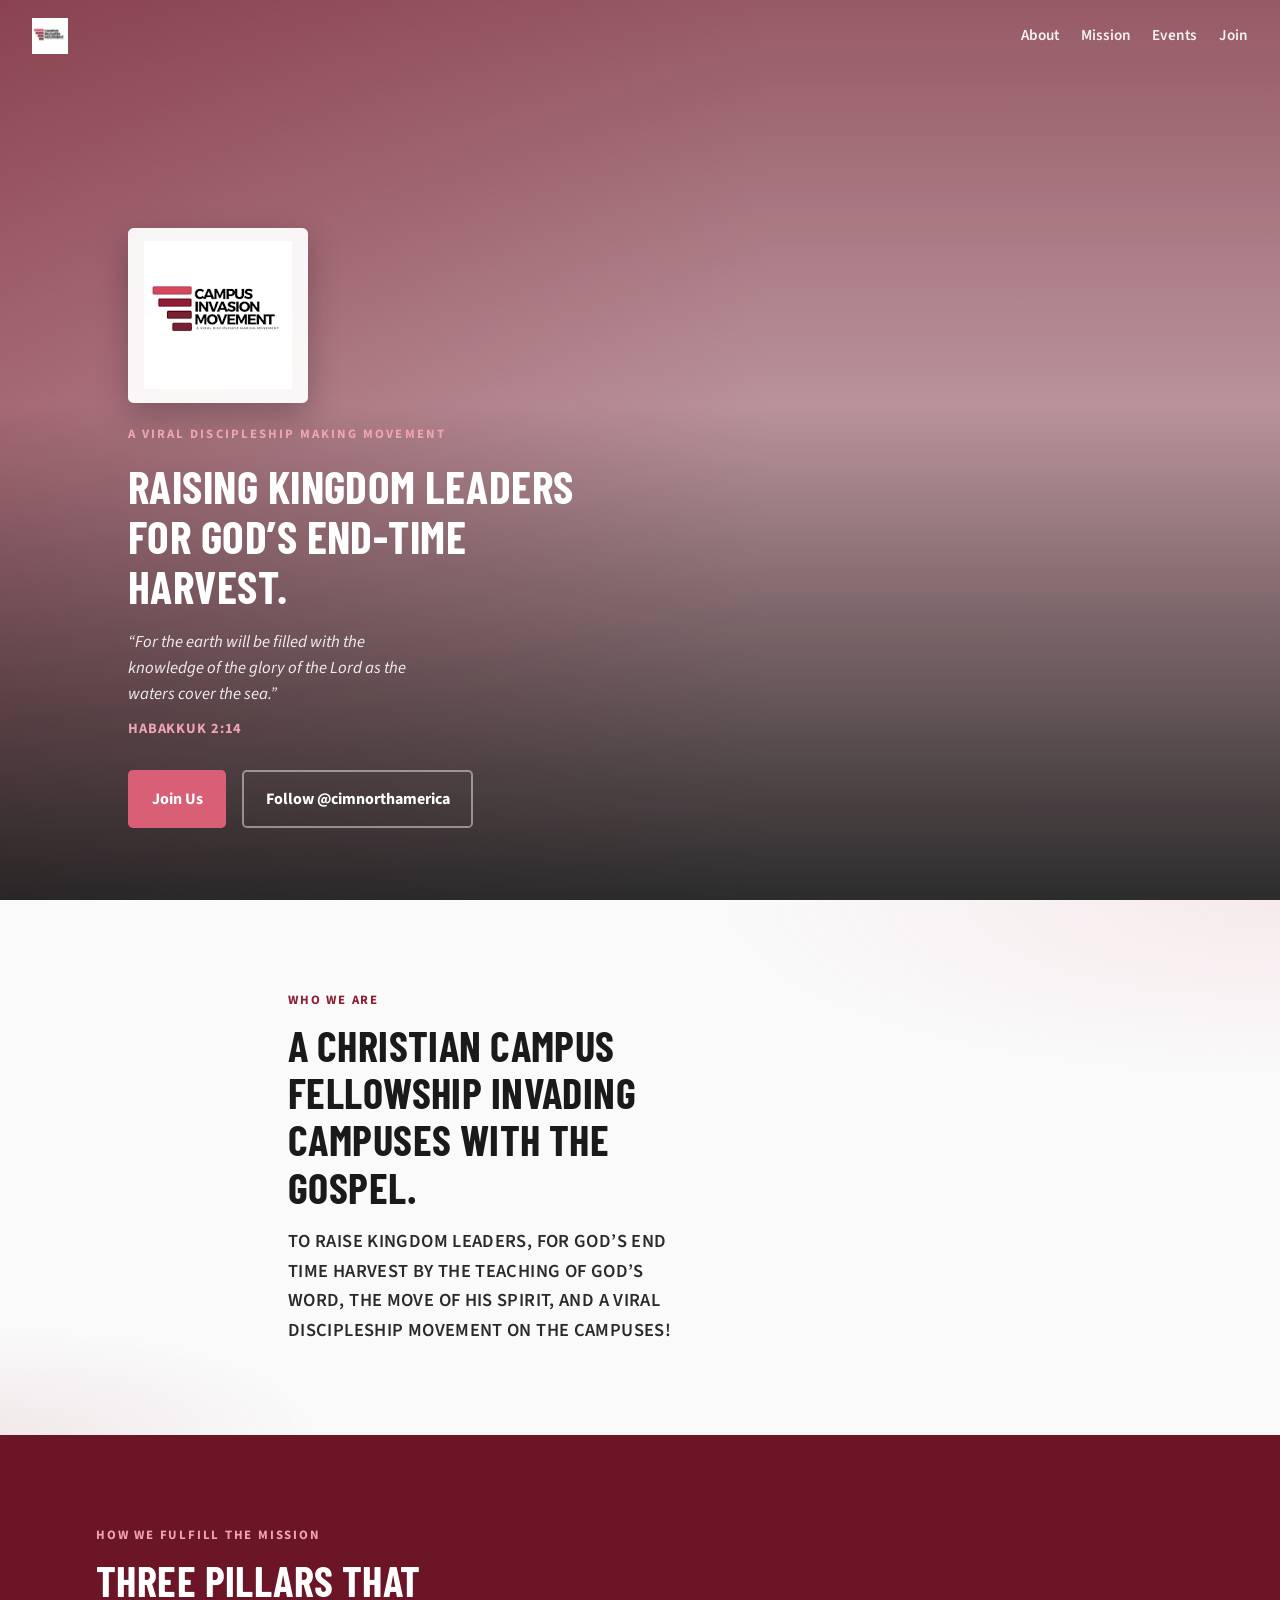
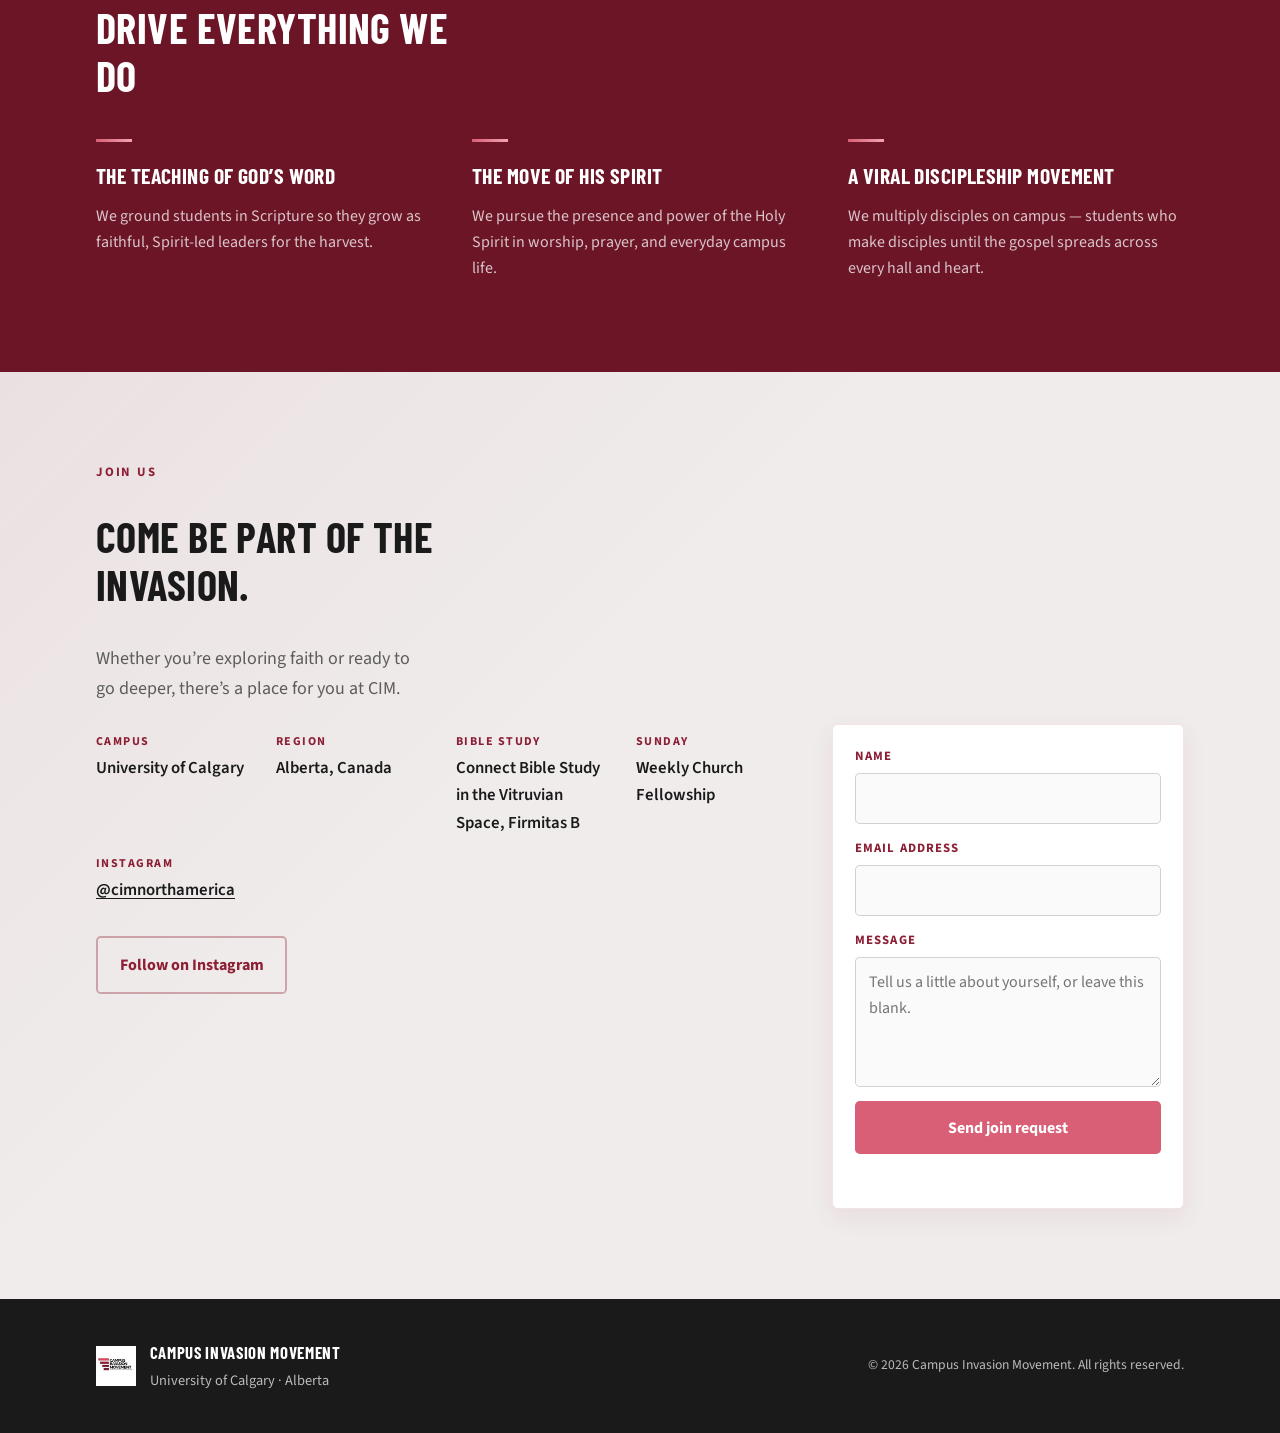
==== commit 3e99bd4d: "Add events, join form, and Google Sheet signup hook. Show the CIM logo in the header and footer, lis" ====
--- a/index.html
+++ b/index.html
@@ -21,6 +21,7 @@
     <nav class="header-nav" aria-label="Primary">
       <a href="about.html">About</a>
       <a href="index.html#gather">Mission</a>
+      <a href="events.html">Events</a>
       <a href="index.html#join">Join</a>
     </nav>
   </header>
@@ -90,25 +91,49 @@
         <p class="lead">
           Whether you&rsquo;re exploring faith or ready to go deeper, there&rsquo;s a place for you at CIM.
         </p>
-        <dl class="invite-details">
-          <div>
-            <dt>Campus</dt>
-            <dd>University of Calgary</dd>
+        <div class="invite-layout">
+          <div class="invite-copy">
+            <dl class="invite-details">
+              <div>
+                <dt>Campus</dt>
+                <dd>University of Calgary</dd>
+              </div>
+              <div>
+                <dt>Region</dt>
+                <dd>Alberta, Canada</dd>
+              </div>
+              <div>
+                <dt>Bible study</dt>
+                <dd>Connect Bible Study in the Vitruvian Space, Firmitas B</dd>
+              </div>
+              <div>
+                <dt>Sunday</dt>
+                <dd>Weekly Church Fellowship</dd>
+              </div>
+              <div>
+                <dt>Instagram</dt>
+                <dd><a href="https://instagram.com/cimnorthamerica" target="_blank" rel="noopener noreferrer">@cimnorthamerica</a></dd>
+              </div>
+            </dl>
+            <a class="btn btn-ghost-dark" href="https://instagram.com/cimnorthamerica" target="_blank" rel="noopener noreferrer">Follow on Instagram</a>
           </div>
-          <div>
-            <dt>Region</dt>
-            <dd>Alberta, Canada</dd>
-          </div>
-          <div>
-            <dt>When</dt>
-            <dd>Connect Bible Study every Wednesday at 4pm in the Landing</dd>
-          </div>
-          <div>
-            <dt>Instagram</dt>
-            <dd><a href="https://instagram.com/cimnorthamerica" target="_blank" rel="noopener noreferrer">@cimnorthamerica</a></dd>
-          </div>
-        </dl>
-        <a class="btn btn-primary" href="https://instagram.com/cimnorthamerica" target="_blank" rel="noopener noreferrer">Follow on Instagram</a>
+          <form class="join-form" id="join-form" novalidate>
+            <label>
+              Name
+              <input type="text" name="name" autocomplete="name" required />
+            </label>
+            <label>
+              Email address
+              <input type="email" name="email" autocomplete="email" required />
+            </label>
+            <label>
+              Message
+              <textarea name="message" rows="4" placeholder="Tell us a little about yourself, or leave this blank."></textarea>
+            </label>
+            <button class="btn btn-primary" type="submit">Send join request</button>
+            <p class="form-status" id="join-status" role="status" aria-live="polite"></p>
+          </form>
+        </div>
       </div>
     </section>
   </main>
--- a/styles.css
+++ b/styles.css
@@ -102,12 +102,6 @@
 .header-brand img {
   width: auto;
   height: 2.25rem;
-  filter: brightness(0) invert(1);
-  transition: filter 0.35s var(--ease);
-}
-
-.site-header.is-scrolled .header-brand img {
-  filter: none;
 }
 
 .header-nav {
@@ -424,7 +418,144 @@
 .invite-inner {
   display: grid;
   gap: 1.25rem;
+}
+
+.invite-layout {
+  display: grid;
+  gap: 2rem;
+  align-items: start;
+  width: 100%;
+}
+
+@media (min-width: 800px) {
+  .invite-layout {
+    grid-template-columns: 1fr minmax(18rem, 22rem);
+    gap: 3rem;
+  }
+}
+
+.invite-copy {
+  display: grid;
+  gap: 1.25rem;
   justify-items: start;
+}
+
+.btn-ghost-dark {
+  background: transparent;
+  color: var(--burgundy);
+  border-color: rgba(140, 31, 51, 0.35);
+}
+
+.btn-ghost-dark:hover {
+  background: var(--burgundy);
+  color: var(--white);
+  border-color: var(--burgundy);
+}
+
+.join-form {
+  display: grid;
+  gap: 0.9rem;
+  width: 100%;
+  padding: 1.35rem 1.4rem;
+  background: var(--white);
+  border: 1px solid rgba(140, 31, 51, 0.12);
+  border-radius: 0.35rem;
+  box-shadow: 0 8px 24px rgba(140, 31, 51, 0.08);
+}
+
+.join-form label {
+  display: grid;
+  gap: 0.35rem;
+  font-size: 0.8rem;
+  font-weight: 700;
+  letter-spacing: 0.08em;
+  text-transform: uppercase;
+  color: var(--burgundy);
+}
+
+.join-form input,
+.join-form textarea {
+  width: 100%;
+  font: inherit;
+  font-size: 1rem;
+  font-weight: 400;
+  letter-spacing: 0;
+  text-transform: none;
+  color: var(--ink);
+  padding: 0.7rem 0.8rem;
+  border: 1px solid rgba(26, 26, 26, 0.18);
+  border-radius: 0.3rem;
+  background: var(--paper);
+}
+
+.join-form input:focus,
+.join-form textarea:focus {
+  outline: 2px solid var(--rose);
+  outline-offset: 1px;
+  border-color: transparent;
+}
+
+.join-form .btn {
+  width: 100%;
+  cursor: pointer;
+}
+
+.form-status {
+  min-height: 1.2em;
+  margin: 0;
+  font-size: 0.92rem;
+  font-weight: 600;
+  letter-spacing: 0;
+  text-transform: none;
+  color: var(--burgundy);
+}
+
+.form-status.is-error {
+  color: var(--burgundy-deep);
+}
+
+.join-form .btn:disabled {
+  opacity: 0.65;
+  cursor: wait;
+  transform: none;
+}
+
+.events-list {
+  list-style: none;
+  margin: 1.75rem 0 0;
+  padding: 0;
+  display: grid;
+  gap: 1.25rem;
+}
+
+.event-card {
+  display: grid;
+  grid-template-columns: 5.5rem 1fr;
+  gap: 1.15rem;
+  padding: 1.15rem 1.2rem;
+  background: var(--white);
+  border: 1px solid rgba(140, 31, 51, 0.1);
+  border-radius: 0.35rem;
+}
+
+.event-card time {
+  font-family: var(--font-display);
+  font-size: 1.15rem;
+  font-weight: 700;
+  letter-spacing: 0.04em;
+  text-transform: uppercase;
+  color: var(--burgundy);
+}
+
+.event-card h2 {
+  margin: 0 0 0.35rem;
+  font-size: 1.35rem;
+  max-width: none;
+}
+
+.event-card p {
+  margin: 0;
+  color: var(--muted);
 }
 
 .invite .lead {
@@ -505,7 +636,6 @@
 .footer-brand img {
   width: auto;
   height: 2.5rem;
-  filter: brightness(0) invert(1);
 }
 
 .footer-brand strong {
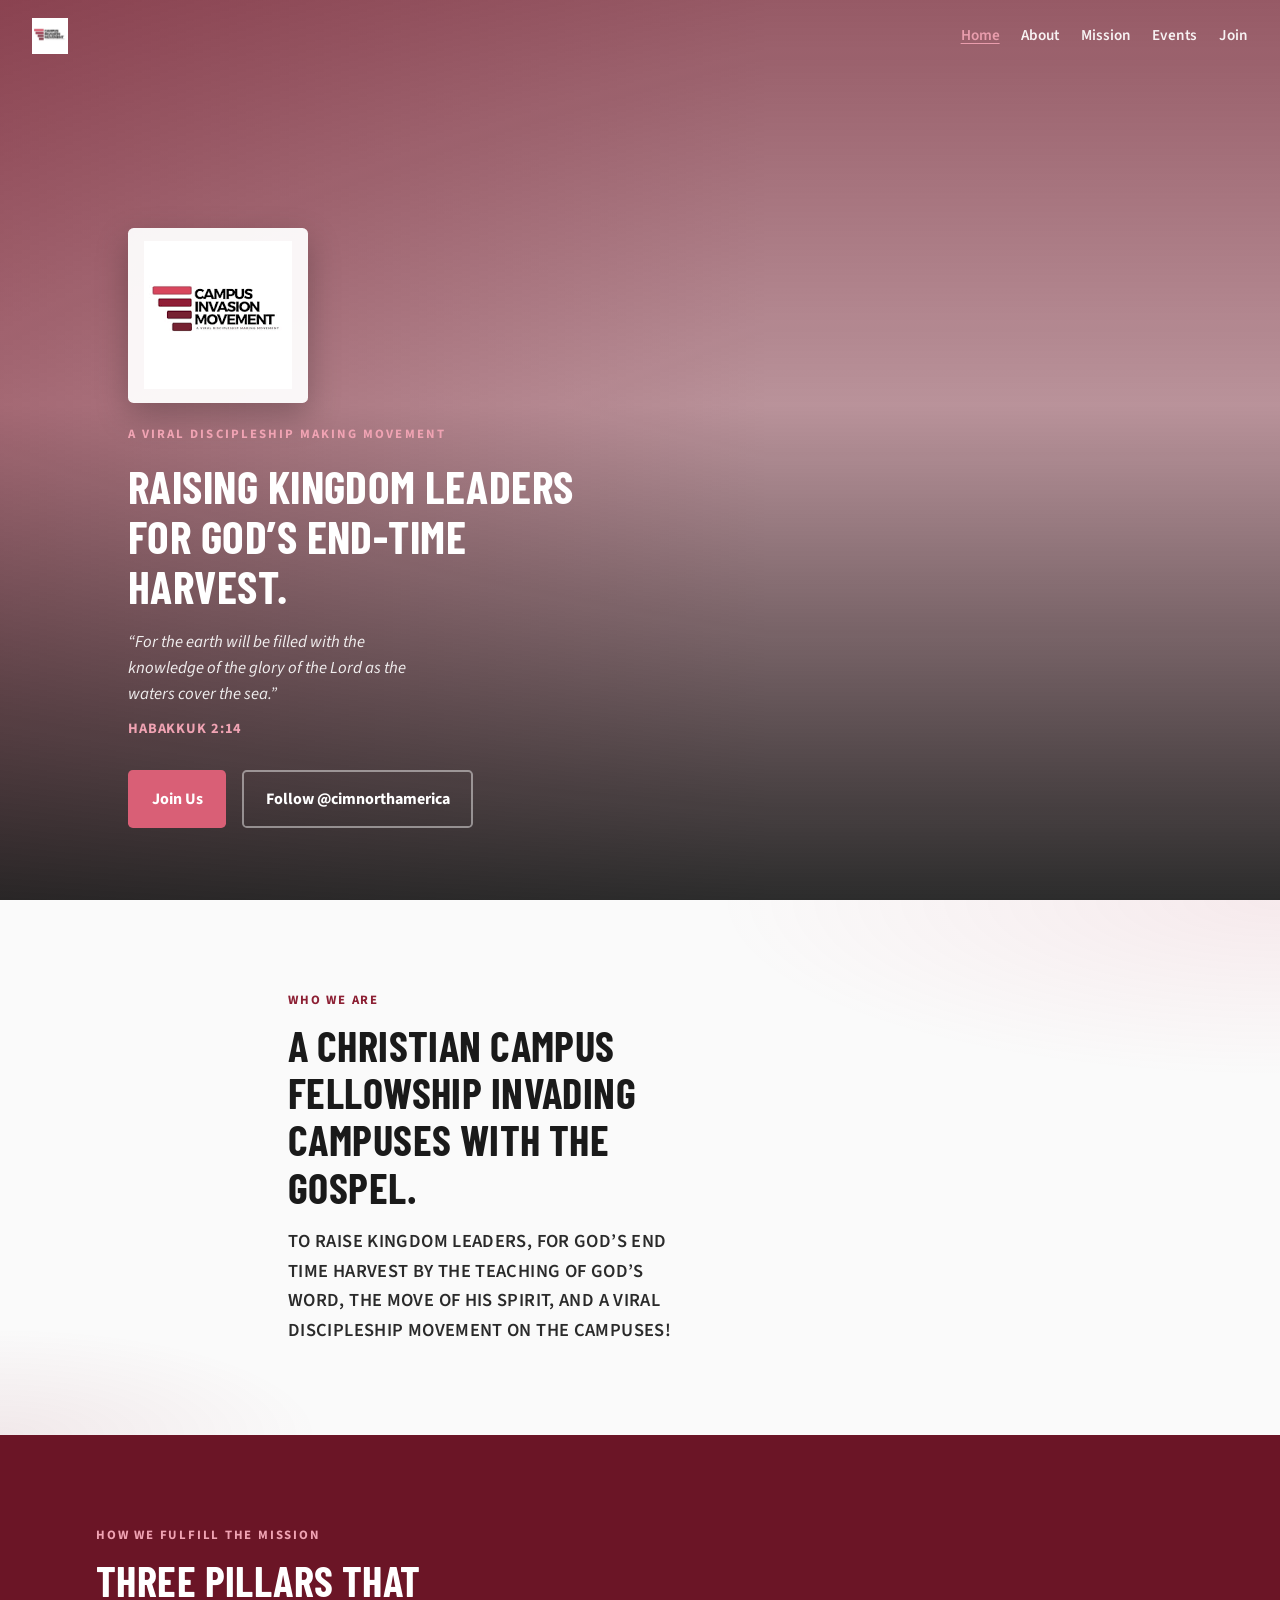
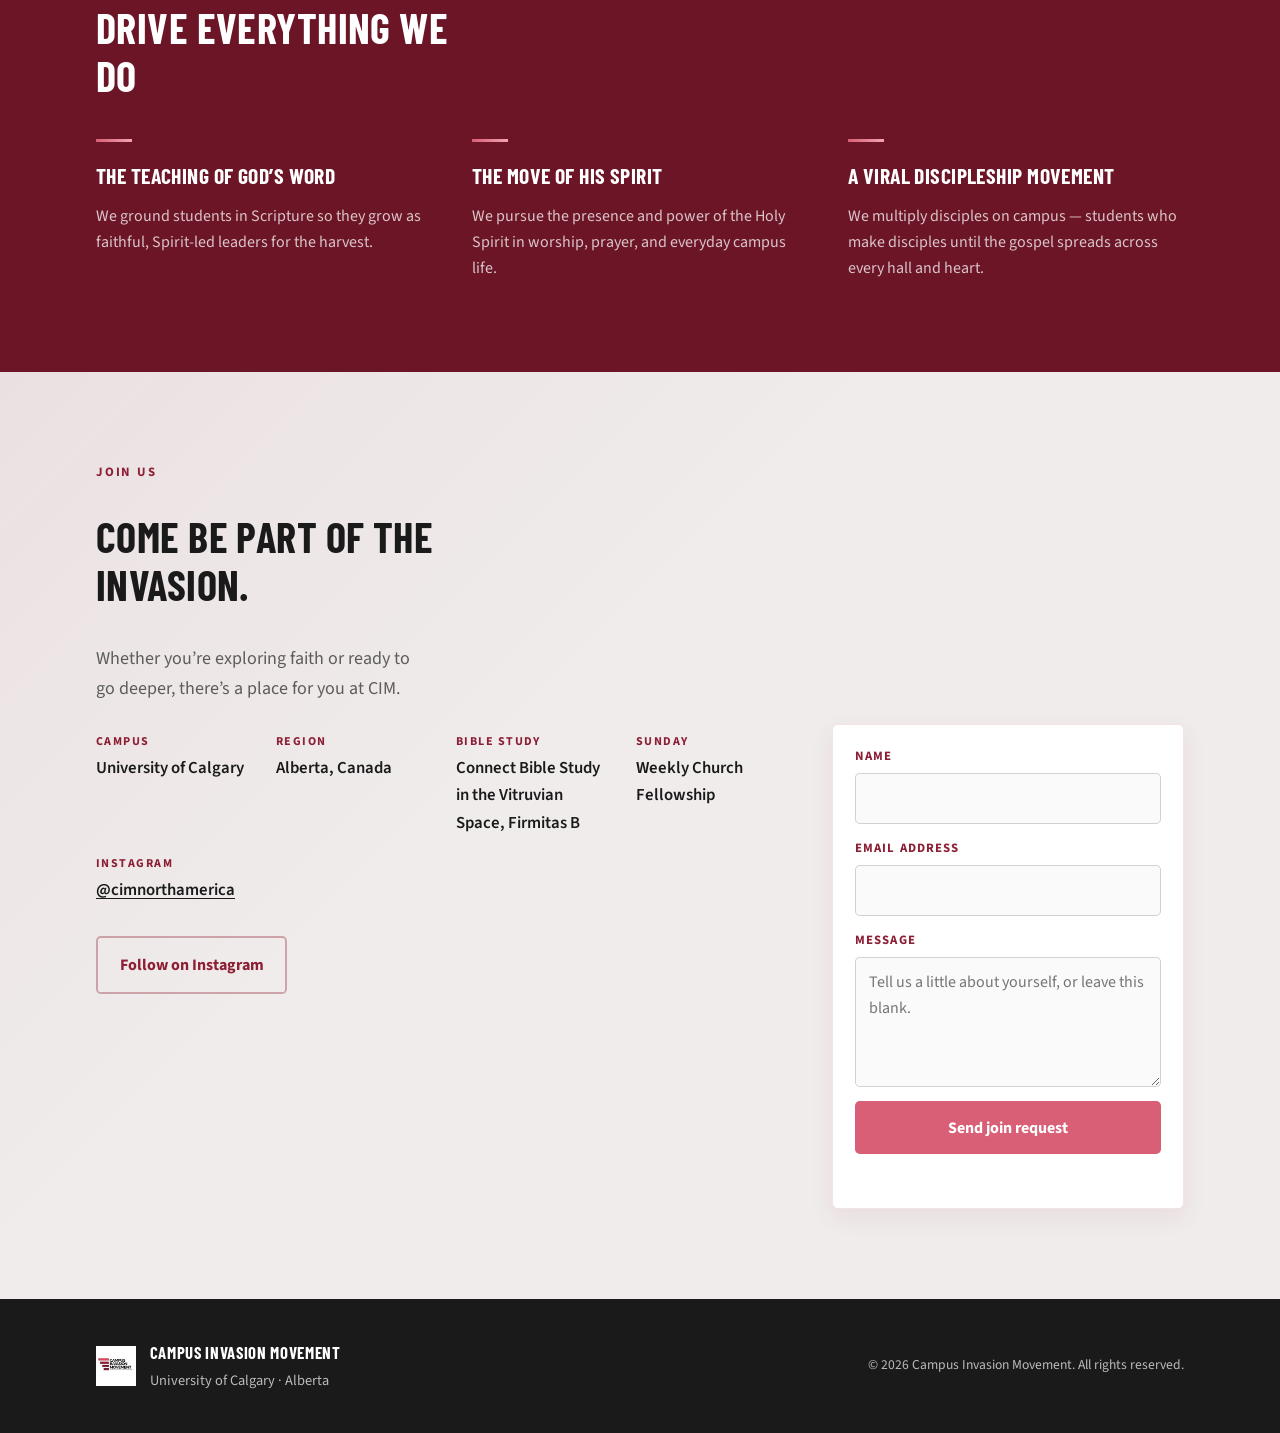
==== commit 5dbaf41b: "Add Home nav, Mawunyo photo, and matching team slots. Give every page a Home link back to the landin" ====
--- a/index.html
+++ b/index.html
@@ -19,6 +19,7 @@
       <img src="assets/cim-logo.png" alt="Campus Invasion Movement" width="160" height="48" />
     </a>
     <nav class="header-nav" aria-label="Primary">
+      <a href="index.html" aria-current="page">Home</a>
       <a href="about.html">About</a>
       <a href="index.html#gather">Mission</a>
       <a href="events.html">Events</a>
--- a/styles.css
+++ b/styles.css
@@ -845,26 +845,41 @@
 
 .team-grid {
   display: grid;
-  gap: 2rem;
-  grid-template-columns: repeat(auto-fill, minmax(160px, 1fr));
+  gap: 1.75rem 1.25rem;
+  grid-template-columns: repeat(2, minmax(0, 1fr));
+  align-items: start;
+}
+
+@media (min-width: 720px) {
+  .team-grid {
+    grid-template-columns: repeat(4, minmax(0, 1fr));
+  }
 }
 
 .team-card {
   text-align: center;
+  min-width: 0;
 }
 
 .team-photo {
   overflow: hidden;
   border-radius: 0.35rem;
   margin-bottom: 0.75rem;
-  background: var(--white);
+  background: var(--paper-muted);
   box-shadow: 0 4px 16px rgba(140, 31, 51, 0.08);
+  aspect-ratio: 4 / 5;
 }
 
 .team-photo img {
   width: 100%;
-  aspect-ratio: 1;
+  height: 100%;
+  aspect-ratio: 4 / 5;
   object-fit: cover;
+  object-position: center center;
+}
+
+.team-photo img.team-photo-portrait {
+  object-position: center 16%;
 }
 
 .team-card h3 {
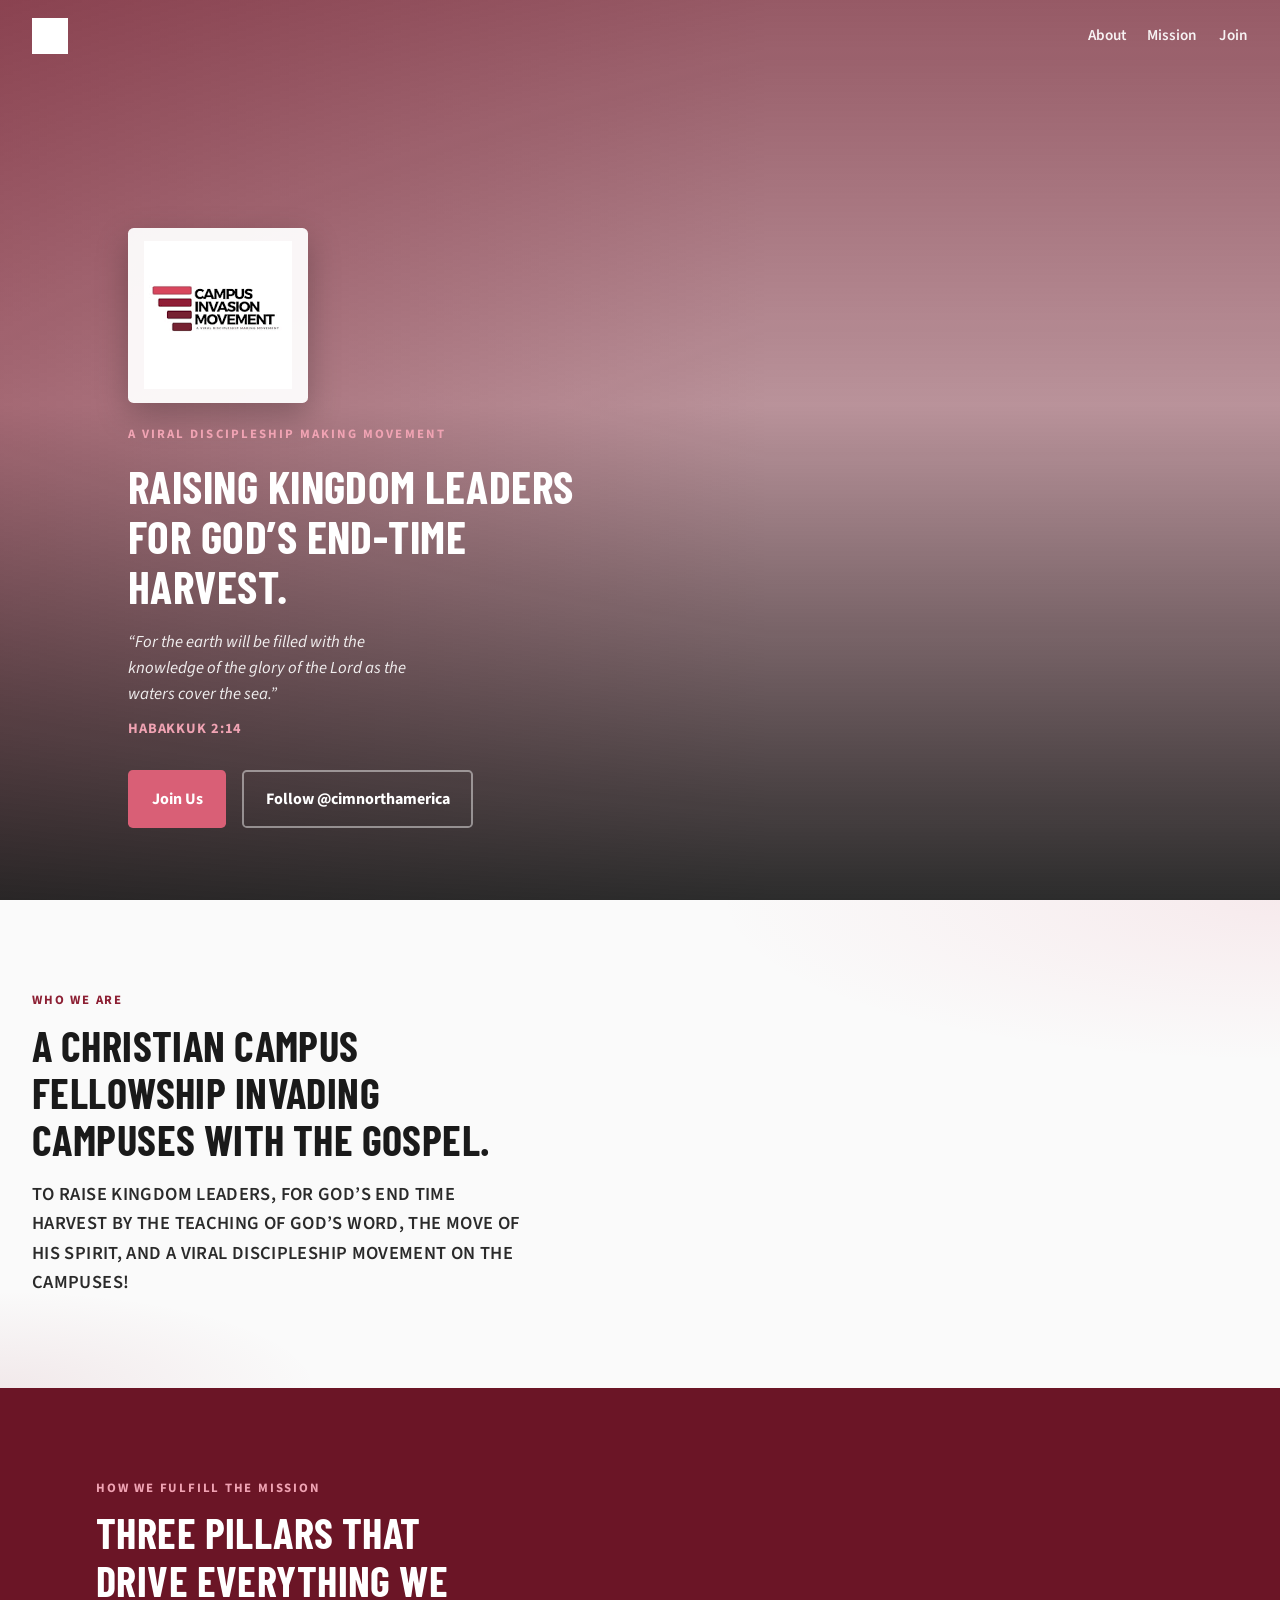
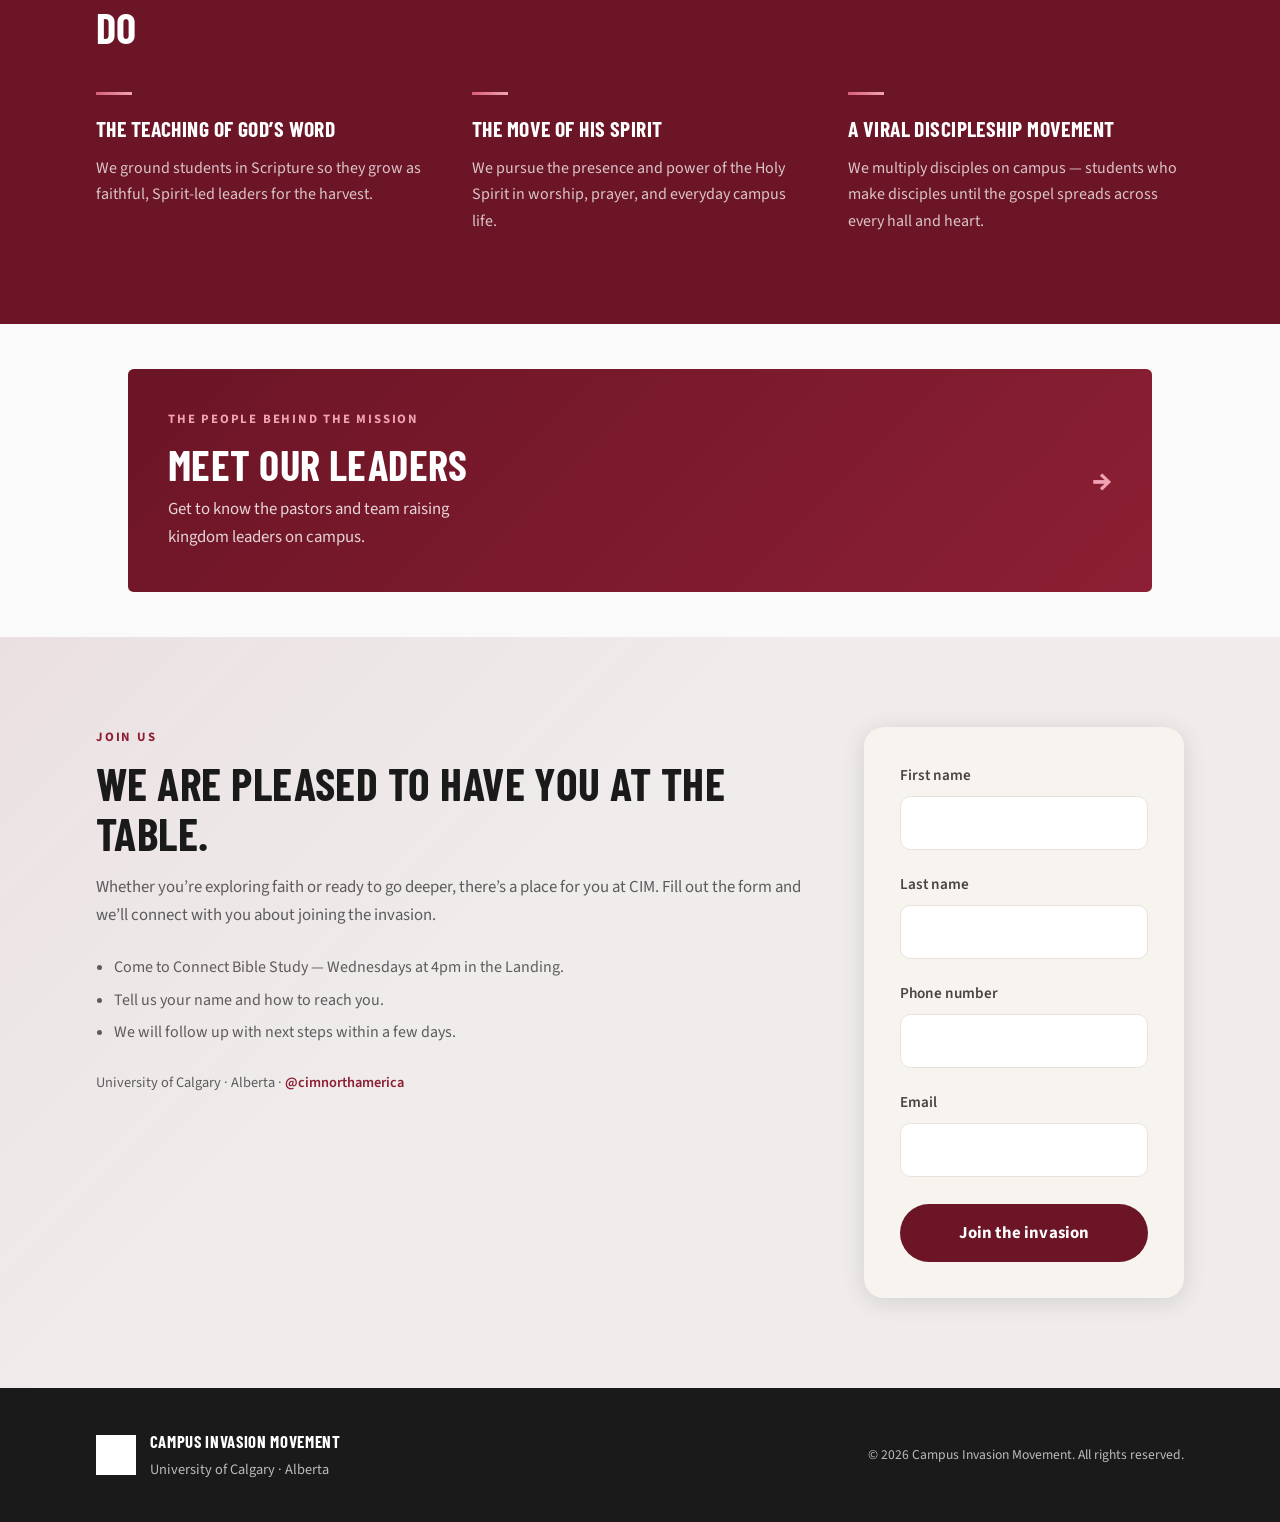
==== commit 6df608b0: "Add join form, leaders CTA, and layout refinements. Includes FormSubmit signup flow, thank-you page," ====
--- a/index.html
+++ b/index.html
@@ -8,7 +8,7 @@
   <link rel="preconnect" href="https://fonts.googleapis.com" />
   <link rel="preconnect" href="https://fonts.gstatic.com" crossorigin />
   <link href="https://fonts.googleapis.com/css2?family=Barlow+Condensed:wght@600;700&family=Source+Sans+3:wght@400;600;700&display=swap" rel="stylesheet" />
-  <link rel="stylesheet" href="styles.css" />
+  <link rel="stylesheet" href="styles.css?v=6" />
   <link rel="icon" href="assets/cim-logo.png" type="image/png" />
 </head>
 <body>
@@ -19,10 +19,8 @@
       <img src="assets/cim-logo.png" alt="Campus Invasion Movement" width="160" height="48" />
     </a>
     <nav class="header-nav" aria-label="Primary">
-      <a href="index.html" aria-current="page">Home</a>
       <a href="about.html">About</a>
       <a href="index.html#gather">Mission</a>
-      <a href="events.html">Events</a>
       <a href="index.html#join">Join</a>
     </nav>
   </header>
@@ -85,54 +83,62 @@
       </div>
     </section>
 
+    <section class="section leaders-cta" data-reveal>
+      <a class="leaders-cta-link" href="about.html">
+        <div class="leaders-cta-inner">
+          <div>
+            <p class="eyebrow">The people behind the mission</p>
+            <h2>Meet our leaders</h2>
+            <p class="leaders-cta-text">Get to know the pastors and team raising kingdom leaders on campus.</p>
+          </div>
+          <span class="leaders-cta-arrow" aria-hidden="true">&rarr;</span>
+        </div>
+      </a>
+    </section>
+
     <section class="section invite" id="join" data-reveal>
-      <div class="section-inner invite-inner">
-        <p class="eyebrow">Join us</p>
-        <h2>Come be part of the invasion.</h2>
-        <p class="lead">
-          Whether you&rsquo;re exploring faith or ready to go deeper, there&rsquo;s a place for you at CIM.
-        </p>
-        <div class="invite-layout">
-          <div class="invite-copy">
-            <dl class="invite-details">
-              <div>
-                <dt>Campus</dt>
-                <dd>University of Calgary</dd>
-              </div>
-              <div>
-                <dt>Region</dt>
-                <dd>Alberta, Canada</dd>
-              </div>
-              <div>
-                <dt>Bible study</dt>
-                <dd>Connect Bible Study in the Vitruvian Space, Firmitas B</dd>
-              </div>
-              <div>
-                <dt>Sunday</dt>
-                <dd>Weekly Church Fellowship</dd>
-              </div>
-              <div>
-                <dt>Instagram</dt>
-                <dd><a href="https://instagram.com/cimnorthamerica" target="_blank" rel="noopener noreferrer">@cimnorthamerica</a></dd>
-              </div>
-            </dl>
-            <a class="btn btn-ghost-dark" href="https://instagram.com/cimnorthamerica" target="_blank" rel="noopener noreferrer">Follow on Instagram</a>
-          </div>
-          <form class="join-form" id="join-form" novalidate>
-            <label>
-              Name
-              <input type="text" name="name" autocomplete="name" required />
+      <div class="invite-layout">
+        <div class="invite-copy">
+          <p class="eyebrow invite-eyebrow">Join us</p>
+          <h2>We are pleased to have you at the table.</h2>
+          <p class="invite-intro">
+            Whether you&rsquo;re exploring faith or ready to go deeper, there&rsquo;s a place for you at CIM.
+            Fill out the form and we&rsquo;ll connect with you about joining the invasion.
+          </p>
+          <ul class="invite-list">
+            <li>Come to Connect Bible Study — Wednesdays at 4pm in the Landing.</li>
+            <li>Tell us your name and how to reach you.</li>
+            <li>We will follow up with next steps within a few days.</li>
+          </ul>
+          <p class="invite-meta">
+            University of Calgary &middot; Alberta &middot;
+            <a href="https://instagram.com/cimnorthamerica" target="_blank" rel="noopener noreferrer">@cimnorthamerica</a>
+          </p>
+        </div>
+
+        <div class="join-form-wrap">
+          <form class="join-form" action="https://formsubmit.co/ayomideakinsanya11@gmail.com" method="POST">
+            <input type="hidden" name="_subject" value="New CIM join request from website" />
+            <input type="hidden" name="_next" value="thanks.html" />
+            <input type="hidden" name="_template" value="table" />
+            <input type="text" name="_honey" class="join-form-honey" tabindex="-1" autocomplete="off" aria-hidden="true" />
+            <label class="join-field">
+              <span>First name</span>
+              <input type="text" name="first_name" autocomplete="given-name" required />
             </label>
-            <label>
-              Email address
+            <label class="join-field">
+              <span>Last name</span>
+              <input type="text" name="last_name" autocomplete="family-name" required />
+            </label>
+            <label class="join-field">
+              <span>Phone number</span>
+              <input type="tel" name="phone" autocomplete="tel" required />
+            </label>
+            <label class="join-field">
+              <span>Email</span>
               <input type="email" name="email" autocomplete="email" required />
             </label>
-            <label>
-              Message
-              <textarea name="message" rows="4" placeholder="Tell us a little about yourself, or leave this blank."></textarea>
-            </label>
-            <button class="btn btn-primary" type="submit">Send join request</button>
-            <p class="form-status" id="join-status" role="status" aria-live="polite"></p>
+            <button class="btn btn-join" type="submit">Join the invasion</button>
           </form>
         </div>
       </div>
--- a/styles.css
+++ b/styles.css
@@ -6,6 +6,9 @@
   --rose-soft: #f0a3b3;
   --paper: #fafafa;
   --paper-muted: #f0ecec;
+  --cream: #f7f3ee;
+  --form-border: #e8e2dc;
+  --form-label: #4a4340;
   --white: #ffffff;
   --text: #2a2a2a;
   --muted: #5c5c5c;
@@ -102,6 +105,12 @@
 .header-brand img {
   width: auto;
   height: 2.25rem;
+  filter: brightness(0) invert(1);
+  transition: filter 0.35s var(--ease);
+}
+
+.site-header.is-scrolled .header-brand img {
+  filter: none;
 }
 
 .header-nav {
@@ -304,8 +313,7 @@
   margin: 0 auto;
 }
 
-.gather .section-inner,
-.invite .section-inner {
+.gather .section-inner {
   width: min(100%, var(--max));
 }
 
@@ -351,6 +359,20 @@
     radial-gradient(ellipse 80% 60% at 100% 0%, rgba(217, 95, 118, 0.1), transparent 55%),
     radial-gradient(ellipse 50% 40% at 0% 100%, rgba(140, 31, 51, 0.08), transparent 50%),
     var(--paper);
+}
+
+@media (min-width: 1024px) {
+  .about .section-inner {
+    width: 40.8%;
+    max-width: none;
+    margin: 0;
+    margin-right: auto;
+  }
+
+  .about .section-inner h2,
+  .about .mission-statement {
+    max-width: none;
+  }
 }
 
 .gather {
@@ -413,201 +435,254 @@
   background:
     linear-gradient(135deg, rgba(140, 31, 51, 0.06), transparent 40%),
     var(--paper-muted);
-}
-
-.invite-inner {
-  display: grid;
-  gap: 1.25rem;
+  padding: clamp(3.5rem, 10vh, 6rem) var(--space);
 }
 
 .invite-layout {
   display: grid;
-  gap: 2rem;
+  gap: clamp(2rem, 5vw, 3.5rem);
   align-items: start;
+  width: min(100%, var(--max));
+  margin: 0 auto;
+}
+
+@media (min-width: 768px) {
+  .invite-layout {
+    grid-template-columns: minmax(0, 1fr) minmax(240px, 20rem);
+    gap: clamp(2rem, 4vw, 3.5rem);
+    align-items: start;
+  }
+}
+
+.invite-copy {
+  min-width: 0;
+}
+
+.invite-eyebrow {
+  color: var(--burgundy);
+}
+
+.invite-copy h2 {
+  margin: 0 0 1rem;
+  font-family: var(--font-display);
+  font-size: clamp(2rem, 4.5vw, 2.85rem);
+  font-weight: 700;
+  line-height: 1.1;
+  letter-spacing: 0.01em;
+  text-transform: uppercase;
+  color: var(--ink);
+  max-width: none;
+}
+
+.invite-intro {
+  margin: 0 0 1.5rem;
+  max-width: none;
+  font-size: 1.05rem;
+  line-height: 1.65;
+  color: var(--muted);
+}
+
+.invite-list {
+  margin: 0 0 1.5rem;
+  padding-left: 1.15rem;
+  max-width: none;
+  color: var(--muted);
+  font-size: 1rem;
+  line-height: 1.7;
+}
+
+.invite-list li + li {
+  margin-top: 0.35rem;
+}
+
+.invite-meta {
+  margin: 0;
+  font-size: 0.9rem;
+  color: var(--muted);
+}
+
+.invite-meta a {
+  color: var(--burgundy);
+  text-decoration: none;
+  font-weight: 600;
+}
+
+.invite-meta a:hover {
+  color: var(--rose);
+  text-decoration: underline;
+}
+
+/* ——— Join form card ——— */
+.join-form-wrap {
   width: 100%;
-}
-
-@media (min-width: 800px) {
-  .invite-layout {
-    grid-template-columns: 1fr minmax(18rem, 22rem);
-    gap: 3rem;
-  }
-}
-
-.invite-copy {
-  display: grid;
-  gap: 1.25rem;
-  justify-items: start;
-}
-
-.btn-ghost-dark {
-  background: transparent;
-  color: var(--burgundy);
-  border-color: rgba(140, 31, 51, 0.35);
-}
-
-.btn-ghost-dark:hover {
-  background: var(--burgundy);
-  color: var(--white);
-  border-color: var(--burgundy);
+  max-width: 20rem;
+  padding: clamp(1.75rem, 4vw, 2.25rem);
+  background: var(--cream);
+  border-radius: 1.25rem;
+  box-shadow: 0 4px 24px rgba(0, 0, 0, 0.12);
+}
+
+@media (min-width: 768px) {
+  .join-form-wrap {
+    justify-self: end;
+  }
+}
+
+@media (max-width: 767px) {
+  .join-form-wrap {
+    max-width: none;
+  }
 }
 
 .join-form {
   display: grid;
-  gap: 0.9rem;
-  width: 100%;
-  padding: 1.35rem 1.4rem;
-  background: var(--white);
-  border: 1px solid rgba(140, 31, 51, 0.12);
-  border-radius: 0.35rem;
-  box-shadow: 0 8px 24px rgba(140, 31, 51, 0.08);
-}
-
-.join-form label {
+  gap: 1.35rem;
+}
+
+.join-form-honey {
+  position: absolute;
+  left: -9999px;
+  opacity: 0;
+  pointer-events: none;
+}
+
+.join-field {
   display: grid;
-  gap: 0.35rem;
-  font-size: 0.8rem;
-  font-weight: 700;
-  letter-spacing: 0.08em;
-  text-transform: uppercase;
-  color: var(--burgundy);
-}
-
-.join-form input,
-.join-form textarea {
-  width: 100%;
-  font: inherit;
-  font-size: 1rem;
-  font-weight: 400;
-  letter-spacing: 0;
-  text-transform: none;
-  color: var(--ink);
-  padding: 0.7rem 0.8rem;
-  border: 1px solid rgba(26, 26, 26, 0.18);
-  border-radius: 0.3rem;
-  background: var(--paper);
-}
-
-.join-form input:focus,
-.join-form textarea:focus {
-  outline: 2px solid var(--rose);
-  outline-offset: 1px;
-  border-color: transparent;
-}
-
-.join-form .btn {
-  width: 100%;
-  cursor: pointer;
-}
-
-.form-status {
-  min-height: 1.2em;
-  margin: 0;
-  font-size: 0.92rem;
+  gap: 0.5rem;
+}
+
+.join-field span {
+  font-size: 0.95rem;
   font-weight: 600;
   letter-spacing: 0;
-  text-transform: none;
-  color: var(--burgundy);
-}
-
-.form-status.is-error {
-  color: var(--burgundy-deep);
-}
-
-.join-form .btn:disabled {
-  opacity: 0.65;
-  cursor: wait;
-  transform: none;
-}
-
-.events-list {
-  list-style: none;
-  margin: 1.75rem 0 0;
-  padding: 0;
+  color: var(--form-label);
+}
+
+.join-field input {
+  width: 100%;
+  padding: 0.95rem 1.05rem;
+  border: 1px solid var(--form-border);
+  border-radius: 0.65rem;
+  font-family: var(--font-body);
+  font-size: 1rem;
+  color: var(--ink);
+  background: var(--white);
+  transition: border-color 0.2s var(--ease);
+}
+
+.join-field input::placeholder {
+  color: #a8a29e;
+}
+
+.join-field input:focus {
+  outline: none;
+  border-color: rgba(140, 31, 51, 0.35);
+}
+
+.btn-join {
+  width: 100%;
+  margin-top: 0.35rem;
+  padding: 1.05rem 1.5rem;
+  border: none;
+  border-radius: 999px;
+  background: var(--burgundy-deep);
+  color: var(--white);
+  font-family: var(--font-body);
+  font-size: 1.05rem;
+  font-weight: 700;
+  letter-spacing: 0.01em;
+  cursor: pointer;
+  transition: background 0.25s var(--ease);
+}
+
+.btn-join:hover {
+  background: var(--burgundy);
+}
+
+/* ——— Meet our leaders CTA ——— */
+.leaders-cta {
+  padding-block: clamp(2rem, 5vh, 3rem);
+}
+
+.leaders-cta-link {
+  display: block;
+  width: min(100%, var(--max));
+  margin: 0 auto;
+  padding: 0 var(--space);
+  color: inherit;
+  text-decoration: none;
+}
+
+.leaders-cta-inner {
+  display: flex;
+  align-items: center;
+  justify-content: space-between;
+  gap: 1.5rem;
+  padding: clamp(1.75rem, 4vw, 2.5rem);
+  background: linear-gradient(135deg, var(--burgundy-deep), var(--burgundy));
+  border-radius: 0.35rem;
+  color: var(--white);
+  transition: transform 0.25s var(--ease), box-shadow 0.25s var(--ease);
+}
+
+.leaders-cta-link:hover .leaders-cta-inner {
+  transform: translateY(-2px);
+  box-shadow: 0 12px 32px rgba(140, 31, 51, 0.3);
+}
+
+.leaders-cta .eyebrow {
+  color: var(--rose-soft);
+}
+
+.leaders-cta h2 {
+  margin: 0 0 0.5rem;
+  color: var(--white);
+  max-width: none;
+}
+
+.leaders-cta-text {
+  margin: 0;
+  max-width: 40ch;
+  color: rgba(255, 255, 255, 0.82);
+  font-size: 1.05rem;
+}
+
+.leaders-cta-arrow {
+  flex-shrink: 0;
+  font-size: 2rem;
+  font-weight: 700;
+  color: var(--rose-soft);
+  transition: transform 0.25s var(--ease);
+}
+
+.leaders-cta-link:hover .leaders-cta-arrow {
+  transform: translateX(4px);
+}
+
+/* ——— Thank you page ——— */
+.thanks-page {
+  min-height: calc(100svh - var(--header-h));
   display: grid;
-  gap: 1.25rem;
-}
-
-.event-card {
-  display: grid;
-  grid-template-columns: 5.5rem 1fr;
-  gap: 1.15rem;
-  padding: 1.15rem 1.2rem;
-  background: var(--white);
-  border: 1px solid rgba(140, 31, 51, 0.1);
-  border-radius: 0.35rem;
-}
-
-.event-card time {
+  place-items: center;
+  padding: calc(var(--header-h) + 2rem) var(--space) 3rem;
+}
+
+.thanks-inner {
+  width: min(100%, 32rem);
+  text-align: center;
+}
+
+.thanks-inner h1 {
+  margin: 0 0 0.75rem;
   font-family: var(--font-display);
-  font-size: 1.15rem;
-  font-weight: 700;
-  letter-spacing: 0.04em;
-  text-transform: uppercase;
-  color: var(--burgundy);
-}
-
-.event-card h2 {
-  margin: 0 0 0.35rem;
-  font-size: 1.35rem;
-  max-width: none;
-}
-
-.event-card p {
-  margin: 0;
-  color: var(--muted);
-}
-
-.invite .lead {
-  max-width: 36ch;
-}
-
-.invite-details {
-  display: grid;
-  gap: 1rem 2rem;
-  margin: 0.5rem 0 0.75rem;
-  padding: 0;
-}
-
-@media (min-width: 640px) {
-  .invite-details {
-    grid-template-columns: repeat(2, minmax(0, 1fr));
-  }
-}
-
-@media (min-width: 900px) {
-  .invite-details {
-    grid-template-columns: repeat(4, minmax(0, 1fr));
-  }
-}
-
-.invite-details div {
-  margin: 0;
-}
-
-.invite-details dt {
-  margin: 0 0 0.2rem;
-  font-size: 0.75rem;
-  font-weight: 700;
-  letter-spacing: 0.12em;
-  text-transform: uppercase;
-  color: var(--burgundy);
-}
-
-.invite-details dd {
-  margin: 0;
-  font-size: 1.05rem;
-  font-weight: 600;
+  font-size: clamp(2rem, 5vw, 2.75rem);
+  font-weight: 700;
+  text-transform: uppercase;
   color: var(--ink);
 }
 
-.invite-details a {
-  color: var(--ink);
-  font-weight: 600;
-}
-
-.invite-details a:hover {
-  color: var(--burgundy);
+.thanks-inner .lead {
+  margin: 0 auto 1.5rem;
 }
 
 /* ——— Footer ——— */
@@ -636,6 +711,7 @@
 .footer-brand img {
   width: auto;
   height: 2.5rem;
+  filter: brightness(0) invert(1);
 }
 
 .footer-brand strong {
@@ -845,41 +921,26 @@
 
 .team-grid {
   display: grid;
-  gap: 1.75rem 1.25rem;
-  grid-template-columns: repeat(2, minmax(0, 1fr));
-  align-items: start;
-}
-
-@media (min-width: 720px) {
-  .team-grid {
-    grid-template-columns: repeat(4, minmax(0, 1fr));
-  }
+  gap: 2rem;
+  grid-template-columns: repeat(auto-fill, minmax(160px, 1fr));
 }
 
 .team-card {
   text-align: center;
-  min-width: 0;
 }
 
 .team-photo {
   overflow: hidden;
   border-radius: 0.35rem;
   margin-bottom: 0.75rem;
-  background: var(--paper-muted);
+  background: var(--white);
   box-shadow: 0 4px 16px rgba(140, 31, 51, 0.08);
-  aspect-ratio: 4 / 5;
 }
 
 .team-photo img {
   width: 100%;
-  height: 100%;
-  aspect-ratio: 4 / 5;
+  aspect-ratio: 1;
   object-fit: cover;
-  object-position: center center;
-}
-
-.team-photo img.team-photo-portrait {
-  object-position: center 16%;
 }
 
 .team-card h3 {
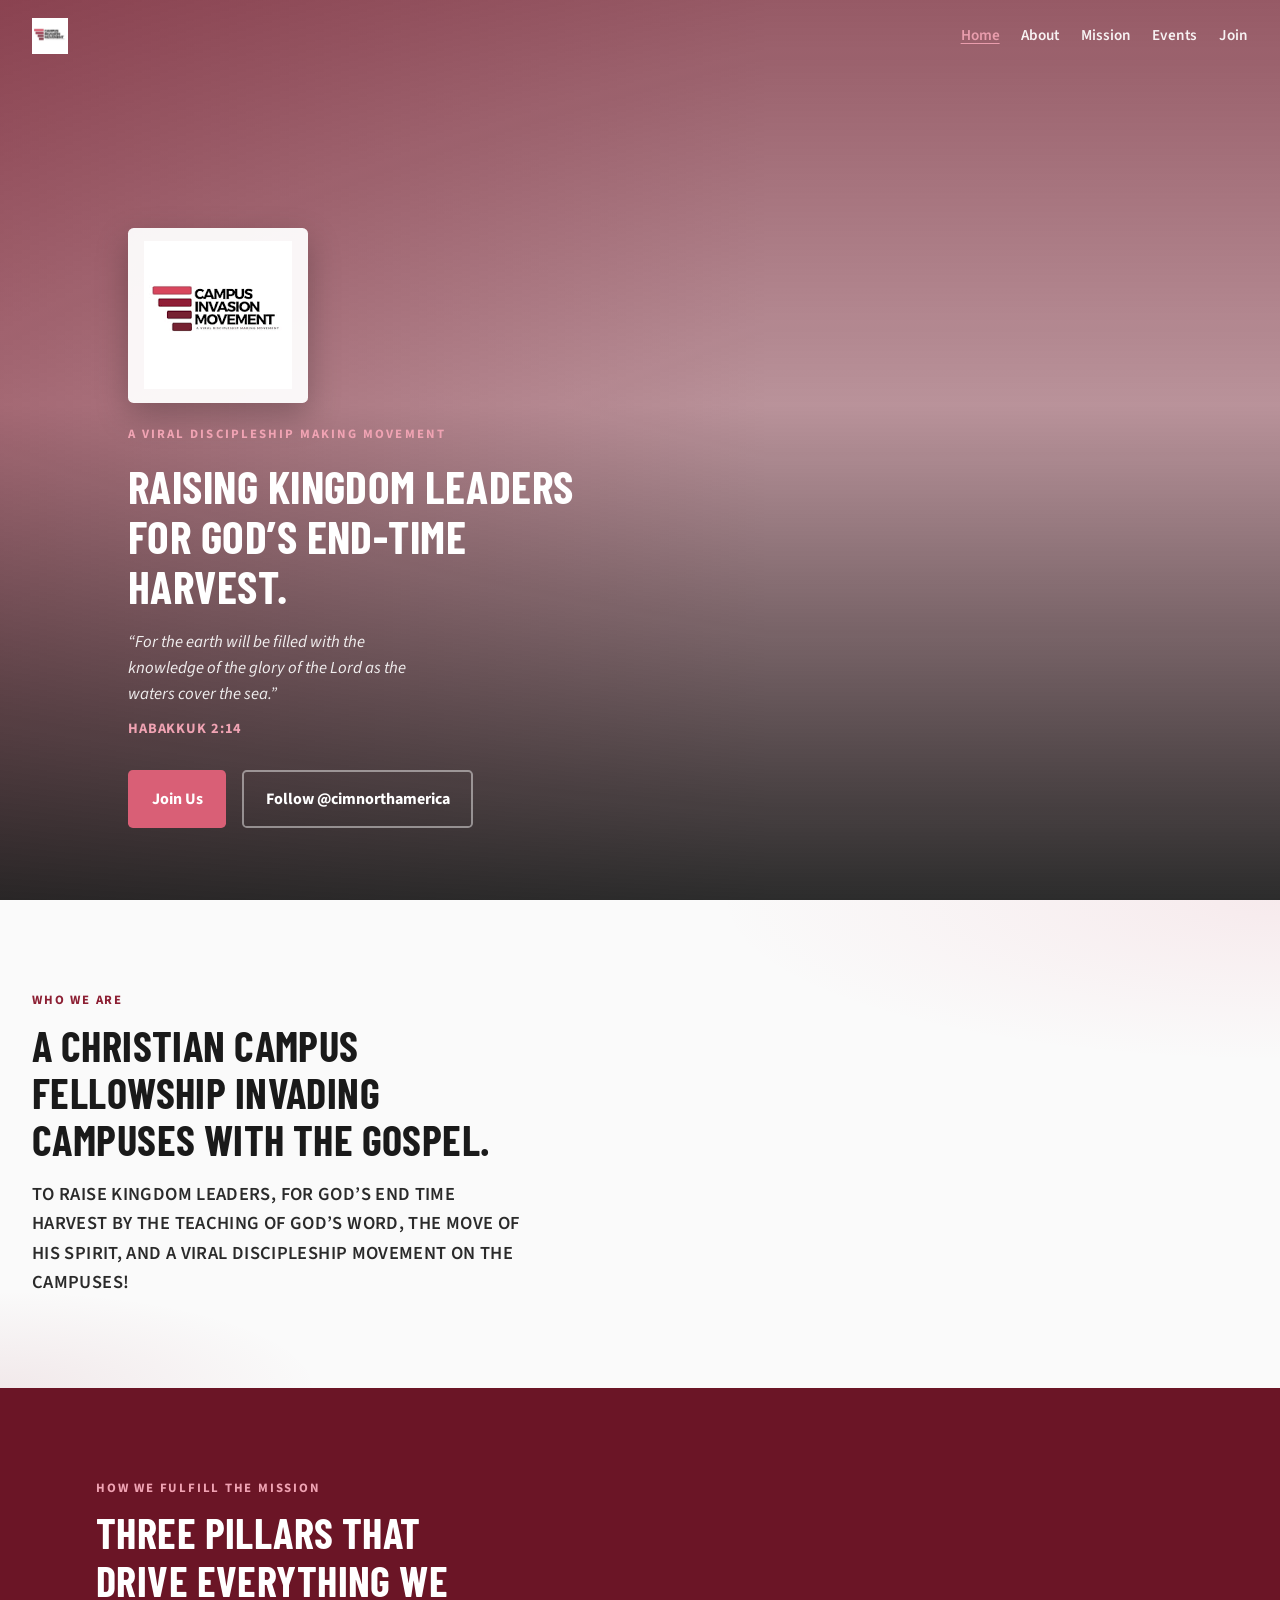
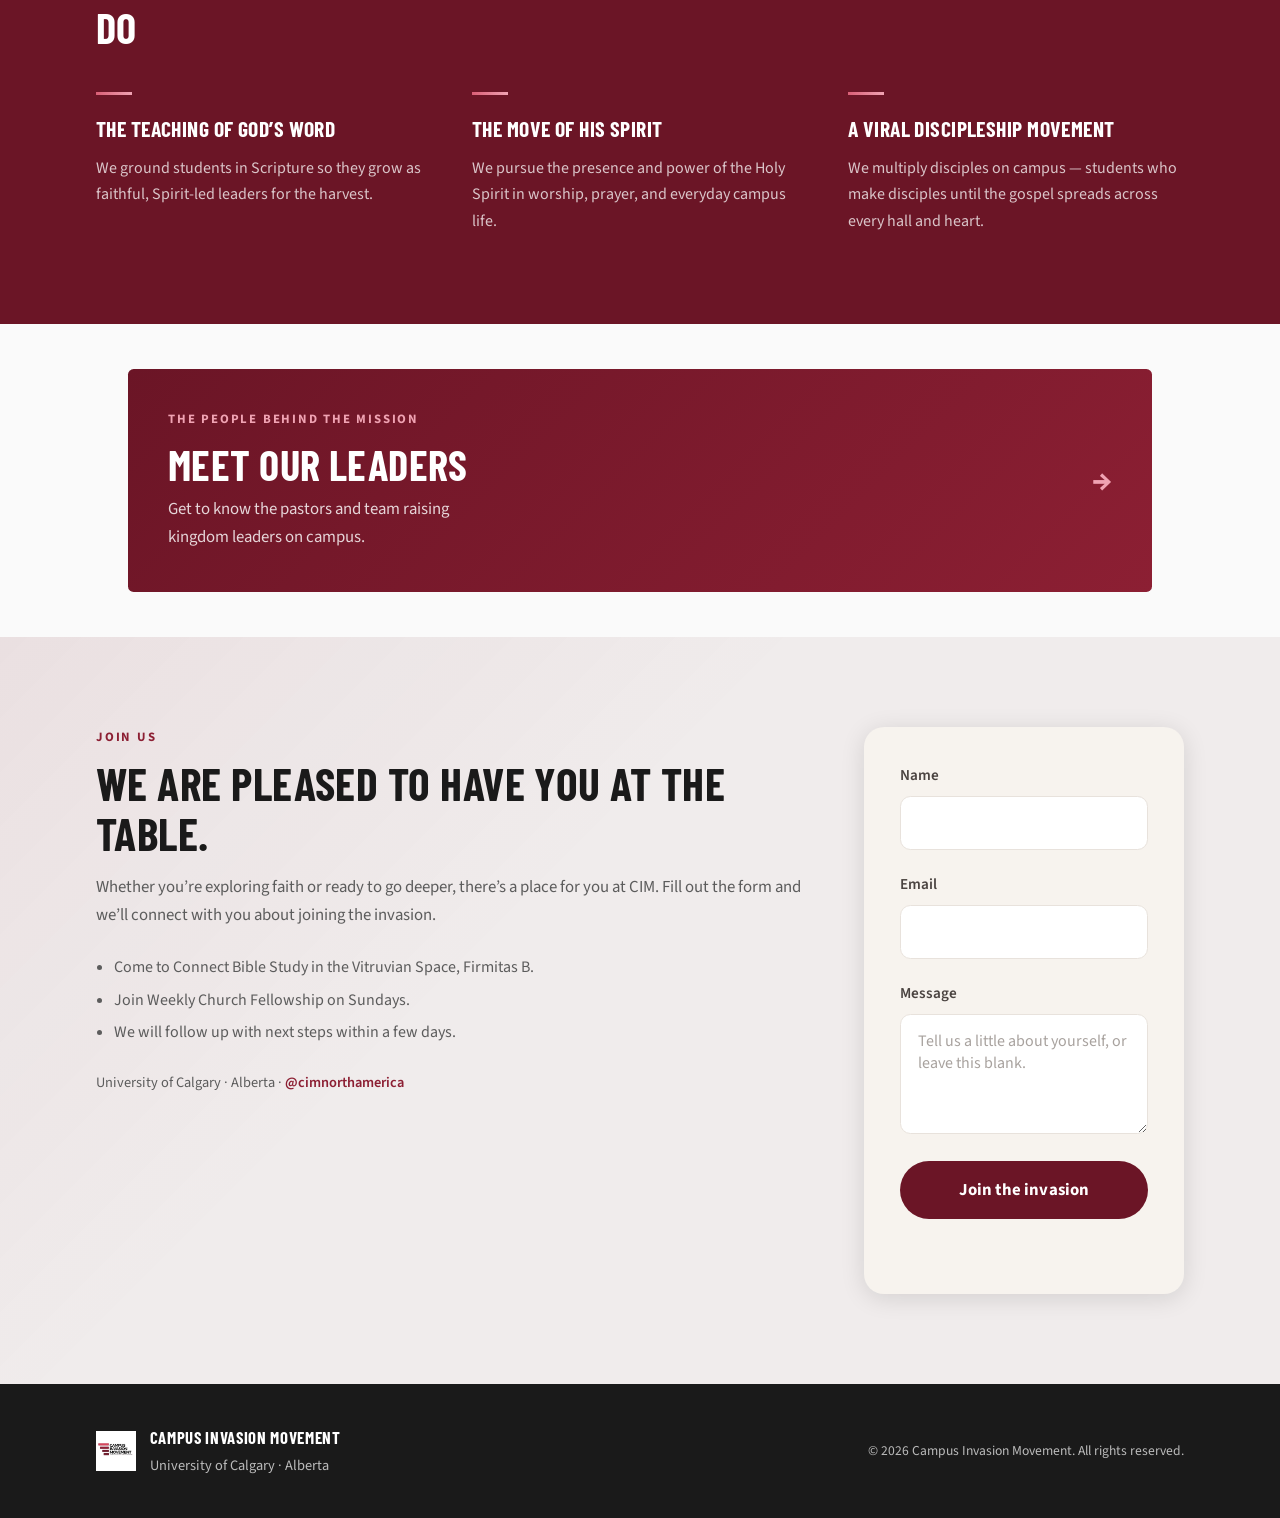
==== commit d90f5f8b: "Merge events, team photos, and Google Sheets join form into main. Co-authored-by: Cursor <cursoragen" ====
--- a/index.html
+++ b/index.html
@@ -8,7 +8,7 @@
   <link rel="preconnect" href="https://fonts.googleapis.com" />
   <link rel="preconnect" href="https://fonts.gstatic.com" crossorigin />
   <link href="https://fonts.googleapis.com/css2?family=Barlow+Condensed:wght@600;700&family=Source+Sans+3:wght@400;600;700&display=swap" rel="stylesheet" />
-  <link rel="stylesheet" href="styles.css?v=6" />
+  <link rel="stylesheet" href="styles.css?v=7" />
   <link rel="icon" href="assets/cim-logo.png" type="image/png" />
 </head>
 <body>
@@ -19,8 +19,10 @@
       <img src="assets/cim-logo.png" alt="Campus Invasion Movement" width="160" height="48" />
     </a>
     <nav class="header-nav" aria-label="Primary">
+      <a href="index.html" aria-current="page">Home</a>
       <a href="about.html">About</a>
       <a href="index.html#gather">Mission</a>
+      <a href="events.html">Events</a>
       <a href="index.html#join">Join</a>
     </nav>
   </header>
@@ -106,8 +108,8 @@
             Fill out the form and we&rsquo;ll connect with you about joining the invasion.
           </p>
           <ul class="invite-list">
-            <li>Come to Connect Bible Study — Wednesdays at 4pm in the Landing.</li>
-            <li>Tell us your name and how to reach you.</li>
+            <li>Come to Connect Bible Study in the Vitruvian Space, Firmitas B.</li>
+            <li>Join Weekly Church Fellowship on Sundays.</li>
             <li>We will follow up with next steps within a few days.</li>
           </ul>
           <p class="invite-meta">
@@ -117,28 +119,21 @@
         </div>
 
         <div class="join-form-wrap">
-          <form class="join-form" action="https://formsubmit.co/ayomideakinsanya11@gmail.com" method="POST">
-            <input type="hidden" name="_subject" value="New CIM join request from website" />
-            <input type="hidden" name="_next" value="thanks.html" />
-            <input type="hidden" name="_template" value="table" />
-            <input type="text" name="_honey" class="join-form-honey" tabindex="-1" autocomplete="off" aria-hidden="true" />
+          <form class="join-form" id="join-form" novalidate>
             <label class="join-field">
-              <span>First name</span>
-              <input type="text" name="first_name" autocomplete="given-name" required />
-            </label>
-            <label class="join-field">
-              <span>Last name</span>
-              <input type="text" name="last_name" autocomplete="family-name" required />
-            </label>
-            <label class="join-field">
-              <span>Phone number</span>
-              <input type="tel" name="phone" autocomplete="tel" required />
+              <span>Name</span>
+              <input type="text" name="name" autocomplete="name" required />
             </label>
             <label class="join-field">
               <span>Email</span>
               <input type="email" name="email" autocomplete="email" required />
             </label>
+            <label class="join-field">
+              <span>Message</span>
+              <textarea name="message" rows="4" placeholder="Tell us a little about yourself, or leave this blank."></textarea>
+            </label>
             <button class="btn btn-join" type="submit">Join the invasion</button>
+            <p class="form-status" id="join-status" role="status" aria-live="polite"></p>
           </form>
         </div>
       </div>
--- a/styles.css
+++ b/styles.css
@@ -105,12 +105,6 @@
 .header-brand img {
   width: auto;
   height: 2.25rem;
-  filter: brightness(0) invert(1);
-  transition: filter 0.35s var(--ease);
-}
-
-.site-header.is-scrolled .header-brand img {
-  filter: none;
 }
 
 .header-nav {
@@ -512,6 +506,44 @@
   text-decoration: underline;
 }
 
+.events-list {
+  list-style: none;
+  margin: 1.75rem 0 0;
+  padding: 0;
+  display: grid;
+  gap: 1.25rem;
+}
+
+.event-card {
+  display: grid;
+  grid-template-columns: 5.5rem 1fr;
+  gap: 1.15rem;
+  padding: 1.15rem 1.2rem;
+  background: var(--white);
+  border: 1px solid rgba(140, 31, 51, 0.1);
+  border-radius: 0.35rem;
+}
+
+.event-card time {
+  font-family: var(--font-display);
+  font-size: 1.15rem;
+  font-weight: 700;
+  letter-spacing: 0.04em;
+  text-transform: uppercase;
+  color: var(--burgundy);
+}
+
+.event-card h2 {
+  margin: 0 0 0.35rem;
+  font-size: 1.35rem;
+  max-width: none;
+}
+
+.event-card p {
+  margin: 0;
+  color: var(--muted);
+}
+
 /* ——— Join form card ——— */
 .join-form-wrap {
   width: 100%;
@@ -558,7 +590,8 @@
   color: var(--form-label);
 }
 
-.join-field input {
+.join-field input,
+.join-field textarea {
   width: 100%;
   padding: 0.95rem 1.05rem;
   border: 1px solid var(--form-border);
@@ -570,13 +603,37 @@
   transition: border-color 0.2s var(--ease);
 }
 
-.join-field input::placeholder {
+.join-field textarea {
+  min-height: 6.5rem;
+  resize: vertical;
+}
+
+.join-field input::placeholder,
+.join-field textarea::placeholder {
   color: #a8a29e;
 }
 
-.join-field input:focus {
+.join-field input:focus,
+.join-field textarea:focus {
   outline: none;
   border-color: rgba(140, 31, 51, 0.35);
+}
+
+.form-status {
+  min-height: 1.2em;
+  margin: 0;
+  font-size: 0.92rem;
+  font-weight: 600;
+  color: var(--burgundy);
+}
+
+.form-status.is-error {
+  color: var(--burgundy-deep);
+}
+
+.join-form .btn:disabled {
+  opacity: 0.65;
+  cursor: wait;
 }
 
 .btn-join {
@@ -711,7 +768,6 @@
 .footer-brand img {
   width: auto;
   height: 2.5rem;
-  filter: brightness(0) invert(1);
 }
 
 .footer-brand strong {
@@ -921,26 +977,45 @@
 
 .team-grid {
   display: grid;
-  gap: 2rem;
-  grid-template-columns: repeat(auto-fill, minmax(160px, 1fr));
+  gap: 1.75rem 1.25rem;
+  grid-template-columns: repeat(2, minmax(0, 1fr));
+  align-items: start;
+}
+
+@media (min-width: 720px) {
+  .team-grid {
+    grid-template-columns: repeat(4, minmax(0, 1fr));
+  }
 }
 
 .team-card {
   text-align: center;
+  min-width: 0;
 }
 
 .team-photo {
   overflow: hidden;
   border-radius: 0.35rem;
   margin-bottom: 0.75rem;
-  background: var(--white);
+  background: var(--paper-muted);
   box-shadow: 0 4px 16px rgba(140, 31, 51, 0.08);
+  aspect-ratio: 4 / 5;
 }
 
 .team-photo img {
   width: 100%;
-  aspect-ratio: 1;
+  height: 100%;
+  aspect-ratio: 4 / 5;
   object-fit: cover;
+  object-position: center center;
+}
+
+.team-photo img.team-photo-portrait {
+  object-position: center 16%;
+}
+
+.team-photo img.team-photo-portrait--headroom {
+  object-position: center 28%;
 }
 
 .team-card h3 {
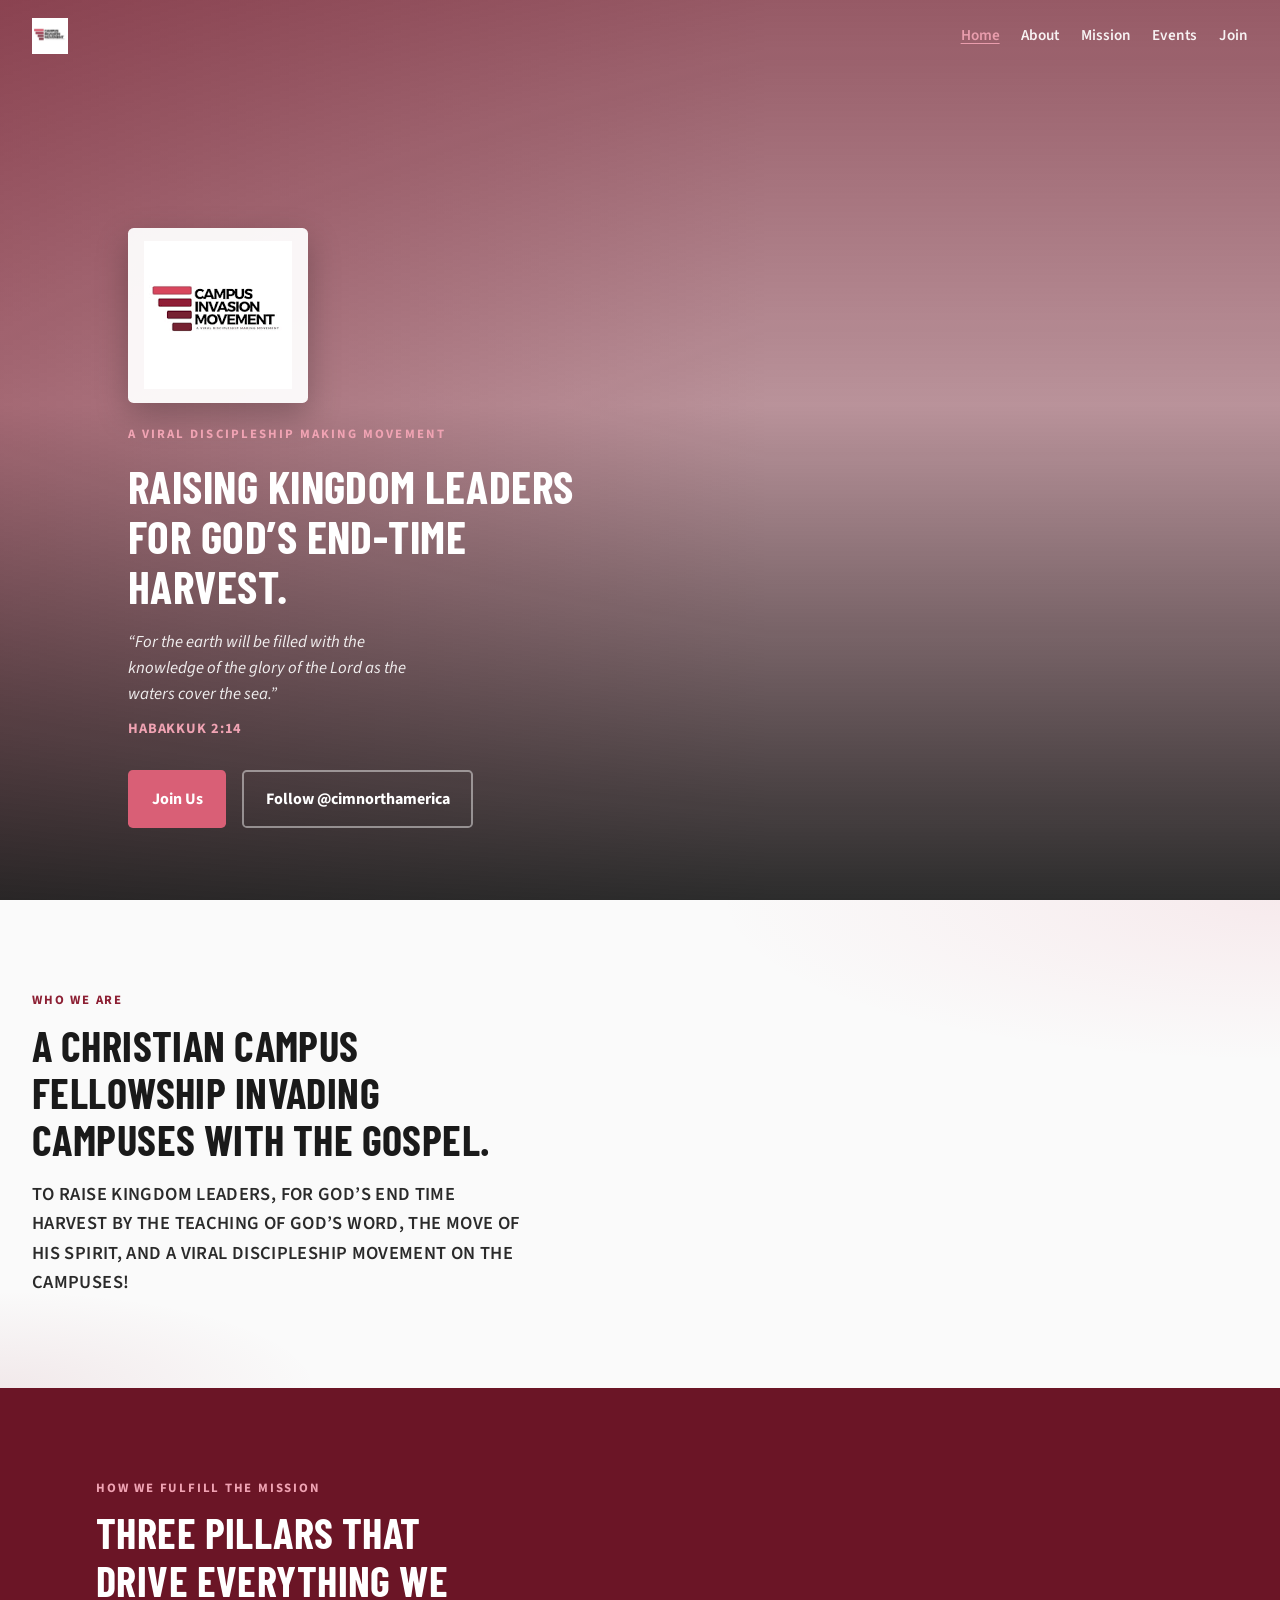
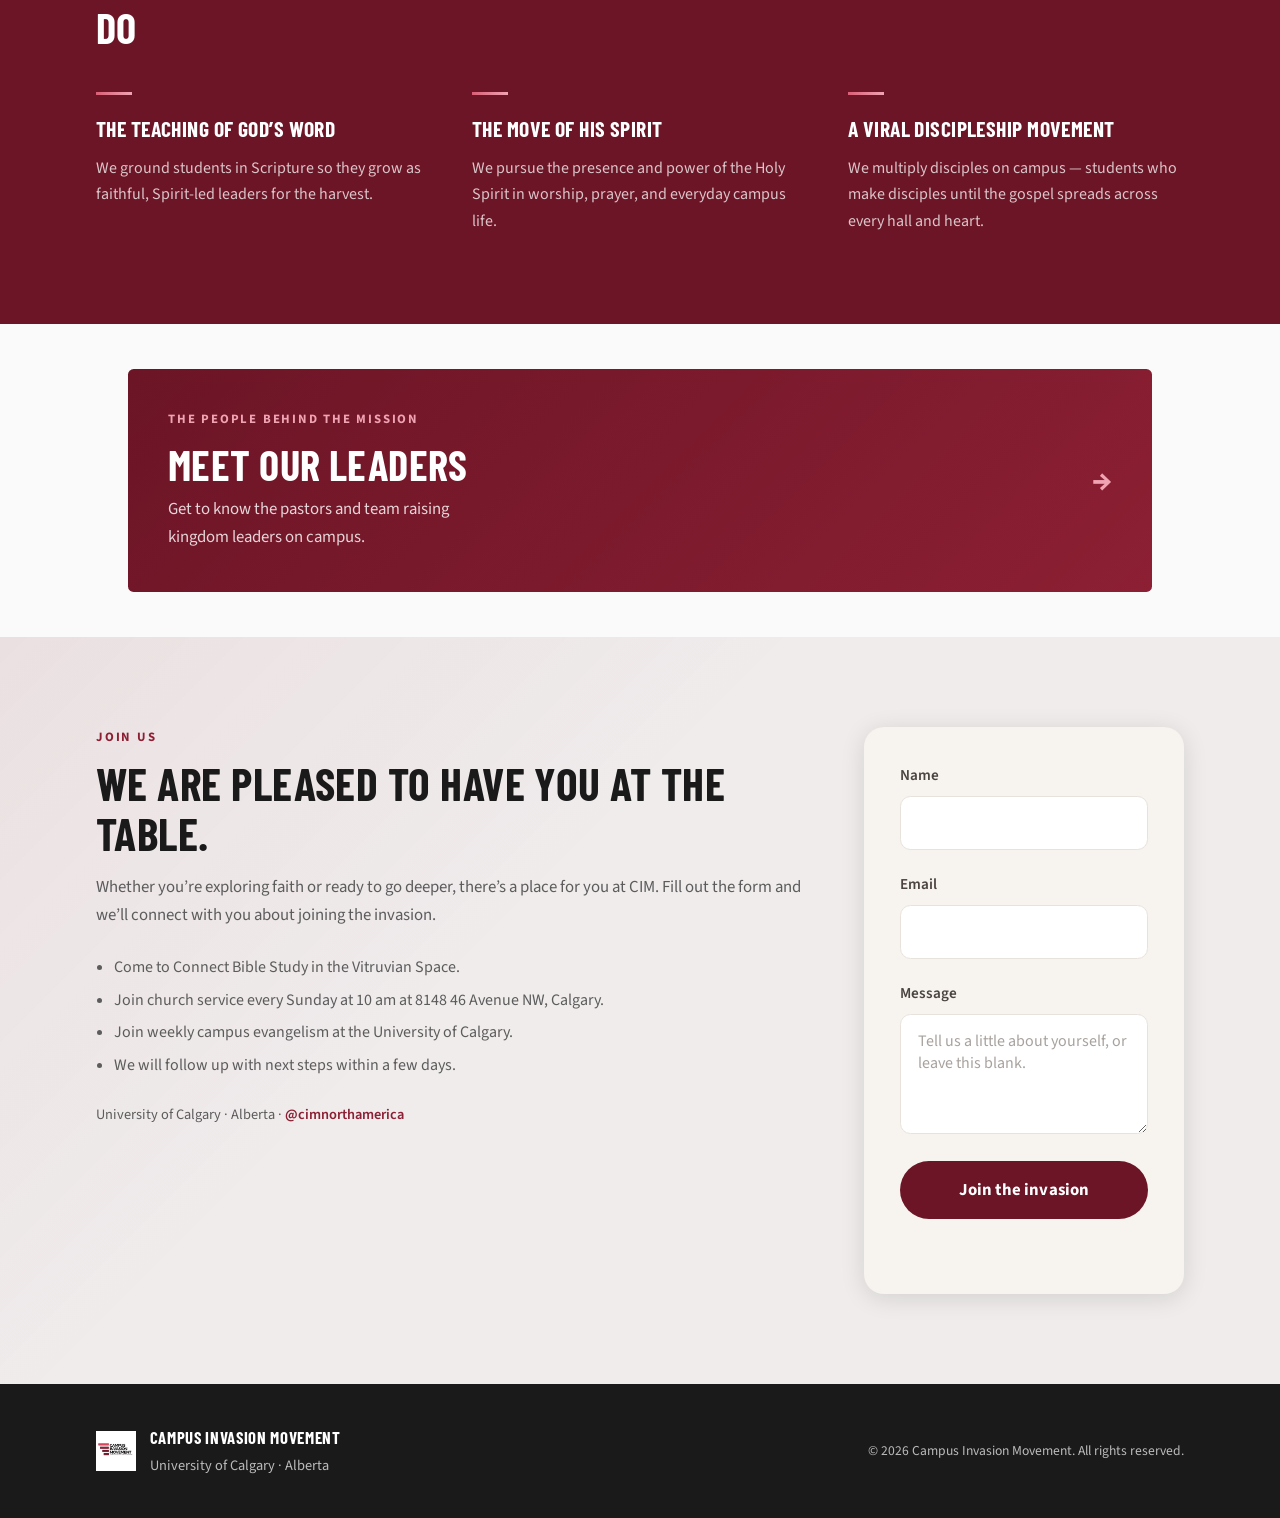
==== commit 381ff534: "Update gatherings details and add Setemi's team photo. Co-authored-by: Cursor <cursoragent@cursor.co" ====
--- a/index.html
+++ b/index.html
@@ -108,8 +108,9 @@
             Fill out the form and we&rsquo;ll connect with you about joining the invasion.
           </p>
           <ul class="invite-list">
-            <li>Come to Connect Bible Study in the Vitruvian Space, Firmitas B.</li>
-            <li>Join Weekly Church Fellowship on Sundays.</li>
+            <li>Come to Connect Bible Study in the Vitruvian Space.</li>
+            <li>Join church service every Sunday at 10 am at 8148 46 Avenue NW, Calgary.</li>
+            <li>Join weekly campus evangelism at the University of Calgary.</li>
             <li>We will follow up with next steps within a few days.</li>
           </ul>
           <p class="invite-meta">
--- a/styles.css
+++ b/styles.css
@@ -871,6 +871,40 @@
   border-bottom: 1px solid rgba(140, 31, 51, 0.1);
 }
 
+.page-hero--gather {
+  position: relative;
+  isolation: isolate;
+  overflow: hidden;
+  min-height: 18rem;
+  padding-block: calc(var(--header-h) + 3.25rem) clamp(3.25rem, 8vh, 4.75rem);
+  background: var(--paper);
+}
+
+.page-hero--gather::before {
+  content: "";
+  position: absolute;
+  inset: 0;
+  z-index: -1;
+  background:
+    url("assets/events-worship.jpg") center 72% / cover no-repeat;
+  filter: grayscale(0.12) saturate(0.85) contrast(1.02);
+  transform: scale(1.06);
+}
+
+.page-hero--gather::after {
+  content: "";
+  position: absolute;
+  inset: 0;
+  z-index: -1;
+  background:
+    linear-gradient(180deg, rgba(250, 250, 250, 0.42) 0%, rgba(250, 250, 250, 0.5) 55%, rgba(250, 250, 250, 0.7) 100%),
+    linear-gradient(135deg, rgba(140, 31, 51, 0.16), transparent 58%);
+}
+
+.page-hero--gather .page-hero-inner {
+  position: relative;
+}
+
 .page-hero-inner {
   width: min(100%, var(--max));
   margin: 0 auto;
